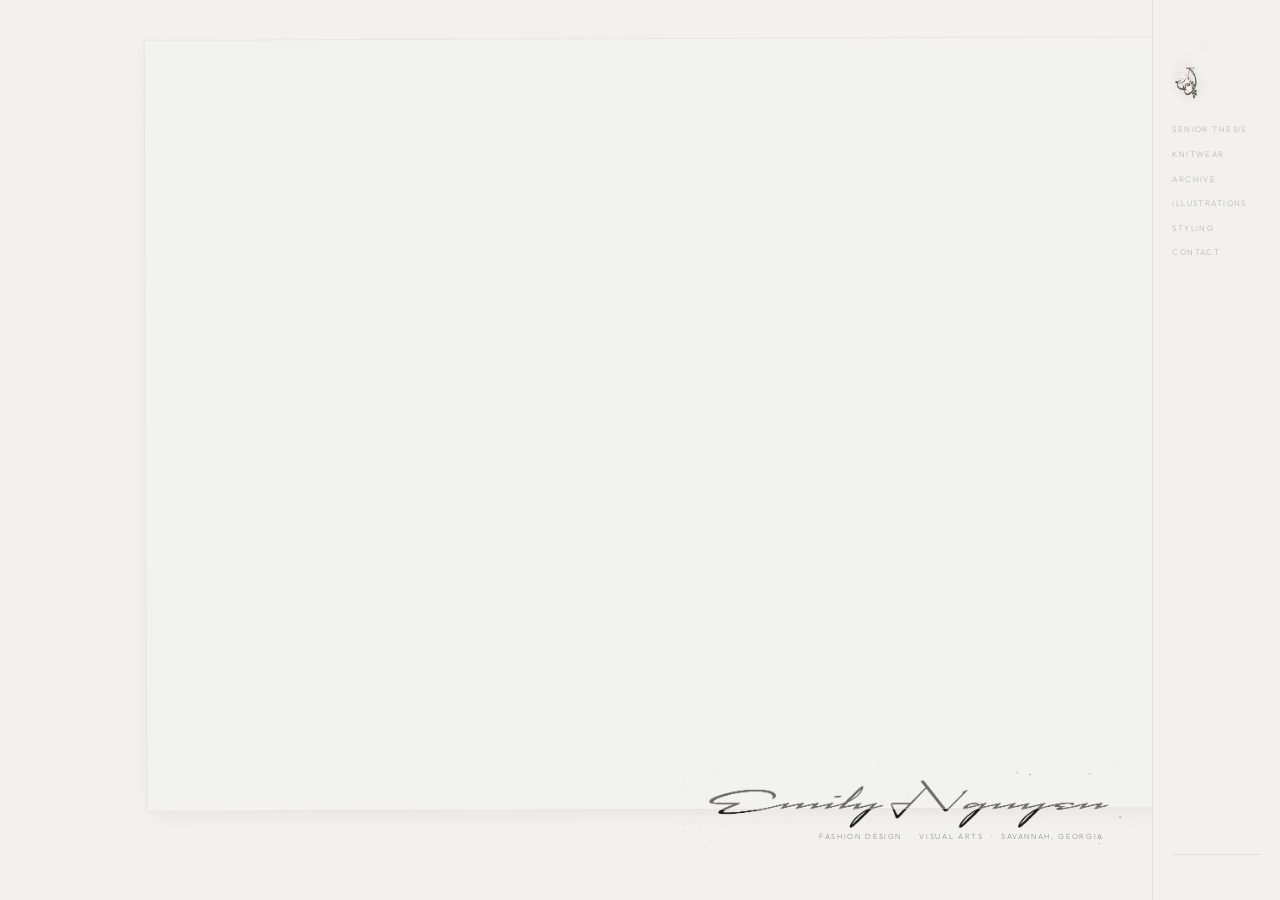
==== index.html @ 525126ff "homepage: remove iframe, fade hero out on scroll then navigate Eliminates the glitch caused by ifram" ====
<!DOCTYPE html>
<html lang="en">
<head>
  <meta charset="UTF-8" />
  <meta name="viewport" content="width=device-width, initial-scale=1.0" />
  <title>emily nguyen. — portfolio</title>
  <link rel="preconnect" href="https://fonts.googleapis.com" />
  <link rel="preconnect" href="https://fonts.gstatic.com" crossorigin />
  <link href="https://fonts.googleapis.com/css2?family=Bodoni+Moda:ital,opsz,wght@0,6..96,300;0,6..96,400;1,6..96,300;1,6..96,400&family=Cormorant+Garamond:ital,wght@0,300;1,300&family=Outfit:wght@200;300&display=swap" rel="stylesheet" />
  <link rel="stylesheet" href="style.css" />
</head>
<body>
  <!-- SIDEBAR -->
  <aside class="sidebar" id="sidebar">
    <a href="index.html" class="sidebar-brand">
      <img src="logo.png" alt="Emily Nguyen" class="sidebar-logo" />
      <span class="sidebar-name">emily nguyen.</span>
    </a>
    <nav class="sidebar-nav">
      <ul>
        <li><a href="speak-nearby.html">Senior Thesis</a></li>
        <li><a href="knitwear.html">Knitwear</a></li>
        <li><a href="archive.html">Archive</a></li>
        <li><a href="illustrations.html">Illustrations</a></li>
        <li><a href="other-works.html">Styling</a></li>
        <li><a href="contact.html">Contact</a></li>
      </ul>
    </nav>
    <div class="sidebar-footer">
      
    </div>
  </aside>


  <button class="sidebar-toggle" onclick="toggleSidebar()">
    <span></span><span></span><span></span>
  </button>

  <div class="content">

    <!-- HERO — asymmetric, color block right -->
    <section class="hero">
      <div class="hero-block">
        <!-- replace with <img> when ready -->
        <div class="img-placeholder"></div>
      </div>

      <!-- sheer veil crosses into text, partial cover -->
      <div class="sheer-rect hero-veil"></div>

      <!-- text sits under the veil -->
      <div class="hero-text">
        <h1 class="hero-name"><img src="emily%20nguyen%20transparent.png" alt="emily nguyen." class="logo-img logo-img--hero" /></h1>
        <p class="hero-sub">fashion design &nbsp;·&nbsp; visual arts &nbsp;·&nbsp; savannah, georgia</p>
      </div>

    </section>

  </div>

  <script src="script.js"></script>
  <script src="editor.js?v=6"></script>
  <script>
  (function () {
    var navigating = false;
    window.addEventListener('scroll', function () {
      /* fade the hero out as user scrolls — starts at 100px, gone by 500px */
      var t = Math.max(0, Math.min(1, (window.scrollY - 100) / 400));
      document.querySelector('.hero').style.opacity = 1 - t;
      /* once mostly faded, navigate to senior thesis */
      if (!navigating && t >= 0.9) {
        navigating = true;
        setTimeout(function () { window.location.href = 'speak-nearby.html'; }, 80);
      }
    }, { passive: true });
  })();
  </script>
  <button id="backTop" aria-label="Back to top" onclick="window.scrollTo({top:0,behavior:'smooth'})">↑</button>
  <style>
    #backTop { position: fixed; bottom: 5rem; right: 2rem; z-index: 500; width: 2.6rem; height: 2.6rem; border-radius: 50%; border: 1px solid var(--border); background: rgba(242,241,238,0.85); backdrop-filter: blur(6px); color: var(--text-mid); font-size: 1rem; cursor: pointer; display: flex; align-items: center; justify-content: center; line-height: 1; opacity: 0; pointer-events: none; transition: opacity 0.3s, color 0.2s; }
    #backTop.visible { opacity: 1; pointer-events: all; }
    #backTop:hover { color: var(--text-dark); }
  </style>
  <script>
  (function () {
    var btn = document.getElementById('backTop');
    window.addEventListener('scroll', function () { btn.classList.toggle('visible', window.scrollY > 300); }, { passive: true });
  })();
  </script>
</body>
</html>
---- style.css ----
/* ════════════════════════════════════════════
   SHEER RECTANGLE CONTROLS
   Edit these values to reposition/resize rects.
   Save the file and refresh your browser.

   hero-veil     — the rect over the name on the home page
   preview-veil  — the rect inside the hover color panel
   page-veil     — the rect on each section page (Speak Nearby etc.)
   ════════════════════════════════════════════ */
:root {
  /* HOME — name rect */
  --hv-left:    12.6%;     /* how far from the left edge   */
  --hv-bottom:  10.0%;     /* how far from the bottom      */
  --hv-width:   89.4%;     /* width of the rectangle       */
  --hv-height:  85.8%;     /* height of the rectangle      */
  --hv-rotate:  -0.2deg;   /* tilt — negative = left lean  */

  /* HOME — color preview panel rect */
  --pv-left:   -3.0%;
  --pv-bottom: -4.0%;
  --pv-width:   70.0%;
  --pv-height:  54.9%;
  --pv-rotate:  2.8deg;    /* positive = right lean        */

  /* SECTION PAGES — rect over page title */
  --sv-left:    6.1%;
  --sv-bottom:  10.1%;
  --sv-width:   93.9%;
  --sv-height:  124.0%;
  --sv-rotate:  0.0deg;

  /* HERO BLOCK widths */
  --hero-split:      81.8%; /* home hero right block  */
  --page-hero-split: 10.0%; /* subpage hero right block */

  /* PROJECTS SECTION — column split (list / color panel) */
  --proj-split: 19.0%;

  /* LOGO */
  --logo-hero-h: 6.05rem;

  /* ABOUT PHOTO */
  --about-photo-w:       323px;
  --about-photo-mt:      45px;
  --about-photo-opacity: 0.82;

  /* SECTION HEIGHTS */
  --hero-h:      100vh;
  --about-h:     auto;
  --projects-h:  100vh;
  --page-hero-h: 64.1vh;

}

/* ── ROOT ── */
:root {
  --bg:         #f2f1ee;
  --bg-alt:     #eceae6;
  --bg-warm:    #e8e5e0;
  --gray-1:     #dbd7d1;
  --gray-2:     #c2bdb7;
  --mauve:      #c4b5b9;
  --sage:       #b6bab2;
  --lavender:   #bdb9c8;
  --warm-gray:  #c8c0b8;
  --text-dark:  #4a4746;
  --text-mid:   #7c7876;
  --text-light: #aba6a2;
  --accent:     #8c8195;
  --border:     rgba(180, 172, 165, 0.25);
  --sheer:      rgba(242, 241, 238, 0.38);
  --sidebar-w:  128px;
  --ease:       cubic-bezier(0.25, 0.46, 0.45, 0.94);
}

/* Cadogan if user provides it */
@font-face {
  font-family: 'Cadogan';
  src: url('fonts/Cadogan-Italic.woff2') format('woff2');
  font-weight: 400; font-style: italic;
}
@font-face {
  font-family: 'Cadogan';
  src: url('fonts/Cadogan-Regular.woff2') format('woff2');
  font-weight: 400; font-style: normal;
}

/* ── RESET ── */
*, *::before, *::after { margin: 0; padding: 0; box-sizing: border-box; }
html { scroll-behavior: smooth; }
body {
  background: var(--bg);
  color: var(--text-dark);
  font-family: 'Cormorant Garamond', Georgia, serif;
  font-weight: 300;
  line-height: 1.8;
  overflow-x: hidden;
  display: flex;
}
a { color: inherit; text-decoration: none; }
ul { list-style: none; }
img { display: block; width: 100%; height: 100%; object-fit: cover; }

/* ── DISPLAY FONT ── */
/* Cadogan → Bodoni Moda italic → Cormorant fallback */
.display {
  font-family: 'Cadogan', 'Bodoni Moda', 'Cormorant Garamond', Georgia, serif;
  font-style: italic;
  font-weight: 400;
}

.eyebrow {
  font-family: 'Outfit', sans-serif;
  font-size: 0.55rem;
  font-weight: 200;
  letter-spacing: 0.22em;
  text-transform: uppercase;
  color: var(--text-light);
  display: block;
}

/* ── COLOR BLOCK placeholder ── */
.color-block {
  width: 100%;
  height: 100%;
  position: absolute;
  inset: 0;
}

.img-placeholder {
  width: 100%;
  height: 100%;
  min-height: inherit;
  background: linear-gradient(150deg, var(--gray-1) 0%, var(--bg-warm) 55%, var(--gray-2) 100%);
  position: relative;
}
.img-placeholder::after {
  content: '';
  position: absolute;
  inset: 0;
  background: linear-gradient(210deg, rgba(196,181,185,0.2) 0%, transparent 65%);
}

/* ── SHEER RECT ── */
.sheer-rect {
  position: absolute;
  background: var(--sheer);
  border: 1px solid rgba(200, 193, 186, 0.28);
  box-shadow: 0 8px 18px -4px rgba(100, 90, 85, 0.07);
  pointer-events: none;
}

/* ════════════════════
   SIDEBAR — narrow, condensed
   ════════════════════ */
.sidebar {
  position: fixed;
  top: 0; right: 0;
  width: var(--sidebar-w);
  height: 100vh;
  display: flex;
  flex-direction: column;
  padding: 2rem 1.2rem 1.8rem;
  border-left: 1px solid var(--border);
  background: var(--bg);
  z-index: 200;
  flex-shrink: 0;
}

.sidebar-brand {
  display: flex;
  flex-direction: column;
  gap: 0.5rem;
  margin-bottom: 1rem;
}
.sidebar-logo {
  width: 52px;
  height: auto;
  object-fit: contain;
  opacity: 0.88;
  filter: drop-shadow(0 1px 6px rgba(80, 60, 55, 0.22));
}
.sidebar-name {
  display: none;  /* name shown in hero, not duplicated in sidebar */
}

.sidebar-nav { flex: 1; }
.sidebar-nav ul { display: flex; flex-direction: column; gap: 0; }
.sidebar-nav a {
  font-family: 'Outfit', sans-serif;
  font-size: 0.5rem;
  font-weight: 200;
  letter-spacing: 0.18em;
  text-transform: uppercase;
  color: var(--text-light);
  display: block;
  padding: 0.32rem 0;
  transition: color 0.25s;
}
.sidebar-nav a:hover,
.sidebar-nav a.active { color: var(--text-dark); }

.sidebar-footer { border-top: 1px solid var(--border); padding-top: 1rem; }
.sidebar-footer a {
  font-family: 'Outfit', sans-serif;
  font-size: 0.48rem;
  font-weight: 200;
  letter-spacing: 0.14em;
  text-transform: uppercase;
  color: var(--text-light);
  transition: color 0.25s;
}
.sidebar-footer a:hover { color: var(--accent); }

/* mobile toggle */
.sidebar-toggle {
  display: none;
  position: fixed;
  top: 1.2rem; right: 1.2rem;
  z-index: 300;
  background: none;
  border: none;
  cursor: pointer;
  flex-direction: column;
  gap: 5px;
  padding: 4px;
}
.sidebar-toggle span {
  display: block;
  width: 18px; height: 1px;
  background: var(--text-mid);
  transition: 0.3s;
}

/* ════════════════════
   MAIN CONTENT
   ════════════════════ */
.content {
  margin-right: var(--sidebar-w);
  flex: 1;
  min-height: 100vh;
  overflow-x: hidden;
}

/* ── HERO — asymmetric ── */
.hero {
  height: var(--hero-h);
  position: relative;
  overflow: hidden;
  background: var(--bg);
}

/* large color block pushed right — asymmetric */
.hero-block {
  position: absolute;
  top: 0; right: 0;
  width: var(--hero-split);
  height: 100%;
  background: var(--bg);
  overflow: hidden;
}
.hero-block .img-placeholder {
  min-height: 100%;
  background: var(--bg);
}
.hero-block .img-placeholder::after { display: none; }

.hero-veil {
  bottom: var(--hv-bottom);
  left:   var(--hv-left);
  width:  var(--hv-width);
  height: var(--hv-height);
  transform: rotate(var(--hv-rotate));
  z-index: 3;
}


/* text: lower left, z-index 2 — partially under veil */
.hero-text {
  position: absolute;
  bottom: 3.5rem;
  right: 3rem;
  left: auto;
  z-index: 2;
  text-align: right;
}
.hero-name {
  font-family: 'Cadogan', 'Bodoni Moda', 'Cormorant Garamond', serif;
  font-style: italic;
  font-weight: 400;
  font-size: 2.18rem;
  line-height: 1;
  color: var(--text-dark);
  letter-spacing: -0.01em;
  transform: translate(31.0px, 37.0px);
}
.hero-sub {
  font-family: 'Outfit', sans-serif;
  font-size: 0.47rem;
  font-weight: 200;
  letter-spacing: 0.22em;
  text-transform: uppercase;
  color: var(--text-mid);
  margin-top: 0.8rem;
}

/* scroll indicator */
.hero-scroll {
  position: absolute;
  bottom: 2.2rem;
  right: 3rem;
  z-index: 4;
  display: flex;
  flex-direction: column;
  align-items: center;
  gap: 0.5rem;
}
.hero-scroll span {
  font-family: 'Outfit', sans-serif;
  font-size: 0.48rem;
  letter-spacing: 0.2em;
  text-transform: uppercase;
  color: var(--text-light);
  writing-mode: vertical-rl;
}
.scroll-line {
  width: 1px;
  height: 40px;
  background: linear-gradient(to bottom, var(--gray-2), transparent);
  animation: pulse 2.2s ease-in-out infinite;
}
@keyframes pulse {
  0%,100% { opacity: 0.25; }
  50% { opacity: 0.9; }
}

/* ── ABOUT — offset, asymmetric ── */
.about-strip {
  padding: 4.5rem 3rem 4.5rem;
  min-height: var(--about-h);
  border-top: 1px solid var(--border);
  background: var(--bg-alt);
  display: flex;
  align-items: flex-start;
  gap: 3.5rem;
}
.about-photo {
  width: var(--about-photo-w);
  flex-shrink: 0;
  margin-top: var(--about-photo-mt);
}
.about-photo img {
  width: 100%;
  height: auto;
  object-fit: cover;
  opacity: var(--about-photo-opacity);
}
.about-inner {
  max-width: 380px;
}
.about-inner .eyebrow { margin-bottom: 1rem; }
.about-bio {
  font-size: 0.82rem;
  color: var(--text-mid);
  line-height: 1.9;
}
.insta-link {
  display: inline-block;
  margin-top: 1.8rem;
  font-family: 'Outfit', sans-serif;
  font-size: 0.5rem;
  font-weight: 200;
  letter-spacing: 0.18em;
  text-transform: uppercase;
  color: var(--text-light);
  border-bottom: 1px solid var(--border);
  padding-bottom: 2px;
  transition: color 0.3s, border-color 0.3s;
}
.insta-link:hover { color: var(--accent); border-color: var(--accent); }

/* ── PROJECTS — interactive hover reveal ── */
.projects-section {
  display: grid;
  grid-template-columns: var(--proj-split) 1fr;
  min-height: var(--projects-h);
  border-top: 1px solid var(--border);
}

.projects-list {
  padding: 3.5rem 2rem 3.5rem 2.5rem;
  display: flex;
  flex-direction: column;
  justify-content: flex-start;
  border-right: 1px solid var(--border);
}

.proj-row {
  display: grid;
  grid-template-columns: 28px 1fr;
  align-items: baseline;
  gap: 0.8rem;
  padding: 1.1rem 0;
  border-bottom: 1px solid var(--border);
  cursor: pointer;
  transition: padding-left 0.35s var(--ease);
}
.proj-row:first-child { border-top: 1px solid var(--border); }
.proj-row:hover { padding-left: 0.6rem; }

.proj-num {
  font-family: 'Outfit', sans-serif;
  font-size: 0.5rem;
  font-weight: 200;
  letter-spacing: 0.14em;
  color: var(--text-light);
  padding-top: 0.3rem;
}
.proj-name {
  font-family: 'Cadogan', 'Bodoni Moda', 'Cormorant Garamond', serif;
  font-style: italic;
  font-weight: 400;
  font-size: 1.08rem;
  line-height: 1.1;
  color: var(--text-dark);
  letter-spacing: -0.01em;
  transition: color 0.3s;
}
.proj-row:hover .proj-name { color: var(--accent); }

/* preview panel — right side */
.preview-panel {
  position: relative;
  overflow: hidden;
  background: var(--bg);
}

/* each color block: fades in on hover, slight scale */
.preview-block {
  position: absolute;
  inset: 0;
  opacity: 0;
  transform: scale(1.03);
  transition: opacity 0.45s var(--ease), transform 0.6s var(--ease);
}
.preview-block.active {
  opacity: 1;
  transform: scale(1);
}

.preview-veil {
  bottom: var(--pv-bottom);
  left:   var(--pv-left);
  width:  var(--pv-width);
  height: var(--pv-height);
  transform: rotate(var(--pv-rotate));
  z-index: 2;
  opacity: 0;
  transition: opacity 0.4s ease 0.15s;
}
.preview-veil.active { opacity: 1; }

.preview-label {
  position: absolute;
  bottom: 2.2rem;
  right: 2rem;
  font-family: 'Outfit', sans-serif;
  font-size: 0.5rem;
  font-weight: 200;
  letter-spacing: 0.2em;
  text-transform: uppercase;
  color: var(--text-dark);
  opacity: 0;
  transition: opacity 0.3s ease 0.1s;
  z-index: 3;
}
.preview-label.active { opacity: 0.55; }

/* ── FOOTER ── */
.footer {
  border-top: 1px solid var(--border);
  padding: 2.5rem 3rem;
  background: var(--bg-warm);
  display: flex;
  align-items: center;
  justify-content: space-between;
}
.footer-name {
  font-family: 'Cadogan', 'Bodoni Moda', 'Cormorant Garamond', serif;
  font-style: italic;
  font-size: 1.15rem;
  color: var(--text-dark);
  opacity: 0.55;
}
.footer-links {
  display: flex;
  gap: 1.8rem;
  font-family: 'Outfit', sans-serif;
  font-size: 0.5rem;
  font-weight: 200;
  letter-spacing: 0.16em;
  text-transform: uppercase;
  color: var(--text-light);
}
.footer-links a:hover { color: var(--accent); }
.footer-copy {
  font-family: 'Outfit', sans-serif;
  font-size: 0.48rem;
  letter-spacing: 0.1em;
  color: var(--text-light);
}

/* ── LOGO IMAGE replacements ── */
.logo-img {
  display: inline-block;
  width: auto;
  filter: none;
}
.logo-img--hero {
  height: var(--logo-hero-h);
}
.logo-img--footer {
  height: 2rem;
  opacity: 0.55;
}

/* ── FADE IN ── */
.fade-up {
  opacity: 0;
  transform: translateY(18px);
  transition: opacity 0.65s var(--ease), transform 0.65s var(--ease);
}
.fade-up.visible { opacity: 1; transform: translateY(0); }

/* ════════════════════
   SUBPAGES
   ════════════════════ */
.page-hero {
  height: var(--page-hero-h);
  min-height: 300px;
  position: relative;
  overflow: hidden;
  border-bottom: 1px solid var(--border);
}

/* asymmetric color block in subpage hero — smaller, offset */
.page-hero-block {
  position: absolute;
  top: 0; right: 0;
  width: var(--page-hero-split);
  height: 100%;
  overflow: hidden;
}
.page-hero-block .img-placeholder { min-height: 100%; }

.page-veil {
  bottom: var(--sv-bottom);
  left:   var(--sv-left);
  width:  var(--sv-width);
  height: var(--sv-height);
  transform: rotate(var(--sv-rotate));
  z-index: 3;
}

.page-hero-content {
  position: absolute;
  bottom: 3rem;
  left: 2.8rem;
  z-index: 2;
}
.page-hero-content .eyebrow { margin-bottom: 0.7rem; }
.page-title {
  font-family: 'Cadogan', 'Bodoni Moda', 'Cormorant Garamond', serif;
  font-style: italic;
  font-weight: 400;
  font-size: 2.36rem;
  line-height: 1;
  color: var(--text-dark);
  letter-spacing: -0.01em;
}
.page-subtitle {
  font-size: 0.75rem;
  font-style: italic;
  color: var(--text-light);
  margin-top: 0.5rem;
}

/* ── GALLERY ── */
.page-body {
  padding: 4rem 3rem 6rem;
}

.gallery-grid { display: grid; gap: 0.7rem; }
.gallery-grid.cols-3 { grid-template-columns: repeat(3, 1fr); }
.gallery-grid.cols-2 { grid-template-columns: repeat(2, 1fr); }

.g-item { overflow: hidden; }
.g-item .img-placeholder {
  min-height: 280px;
  transition: transform 0.65s var(--ease), filter 0.4s;
}
.g-item:hover .img-placeholder { transform: scale(1.02); filter: brightness(0.96); }
.g-item.tall .img-placeholder  { min-height: 460px; }
.g-item.wide                    { grid-column: span 2; }
.g-item.wide .img-placeholder  { min-height: 320px; }
.g-item.sq .img-placeholder    { min-height: 380px; }

.g-caption { padding: 0.65rem 0 0.15rem; }
.g-caption h3 {
  font-size: 0.9rem;
  font-weight: 400;
  color: var(--text-dark);
  letter-spacing: 0.01em;
}
.g-caption p {
  font-family: 'Outfit', sans-serif;
  font-size: 0.5rem;
  font-weight: 200;
  letter-spacing: 0.16em;
  text-transform: uppercase;
  color: var(--text-light);
  margin-top: 0.1rem;
}

.page-quote {
  max-width: 560px;
  margin: 0 0 4rem;
  padding-left: 1.1rem;
  border-left: 1px solid var(--border);
}
.page-quote blockquote {
  font-size: 0.9rem;
  font-style: italic;
  color: var(--text-mid);
  line-height: 1.95;
}
.page-quote cite {
  display: block;
  margin-top: 0.9rem;
  font-size: 0.68rem;
  color: var(--text-light);
  font-style: normal;
  font-family: 'Outfit', sans-serif;
  font-weight: 200;
  letter-spacing: 0.07em;
}

/* ── FRUIT CONCEPT SECTION ── */
.fruit-concept {
  display: grid;
  grid-template-columns: 1fr 1.4fr;
  gap: 4rem;
  align-items: start;
  margin: 4rem 0 5rem;
}


.fruit-text {
  padding-top: 1rem;
}

.fruit-text .eyebrow {
  display: block;
  margin-bottom: 1.2rem;
}

.fruit-text p {
  font-family: 'Cormorant Garamond', Georgia, serif;
  font-weight: 300;
  font-style: italic;
  font-size: clamp(0.95rem, 1.3vw, 1.15rem);
  line-height: 1.85;
  color: var(--text-mid);
  max-width: 42ch;
}

.fruit-text p em {
  font-style: normal;
}

@media (max-width: 700px) {
  .fruit-concept { grid-template-columns: 1fr; gap: 2.5rem; }
  .fruit-visual { position: static; }
  .fruit-scroll-wrap { height: 55vw; }
}

.sub-divider { height: 1px; background: var(--border); margin: 4rem 0; }
/* ── FALLEN SCRIPT SCATTERED TEASER ── */
.fs-teaser {
  position: relative;
  height: 420px;
  margin-bottom: 5rem;
}
.fs-teaser-photo {
  position: absolute;
  display: block;
  box-shadow: 0 4px 18px rgba(0,0,0,0.11), 0 1px 4px rgba(0,0,0,0.07);
  transition: transform 0.38s cubic-bezier(.22,.68,0,1.15), box-shadow 0.3s ease;
  z-index: 1;
}
.fs-teaser-photo img {
  display: block;
  width: 100%;
  height: auto;
  transition: opacity 0.3s;
}
.fs-teaser-photo:hover {
  z-index: 10;
  box-shadow: 0 10px 36px rgba(0,0,0,0.17);
  transform: scale(1.05) rotate(0deg) !important;
}
.fs-teaser-photo:hover img { opacity: 0.95; }
.sub-heading { margin-bottom: 2rem; }
.sub-heading .eyebrow { margin-bottom: 0.3rem; }
.sub-case-link {
  display: inline-block;
  margin-top: 0.6rem;
  font-family: 'Outfit', sans-serif;
  font-size: 0.7rem;
  font-weight: 200;
  letter-spacing: 0.14em;
  text-transform: uppercase;
  color: var(--text);
  opacity: 0.7;
  transition: opacity 0.2s, color 0.2s;
}
.sub-case-link:hover { opacity: 1; color: var(--text-dark); }
.sub-heading h2 {
  font-family: 'Cadogan', 'Bodoni Moda', 'Cormorant Garamond', serif;
  font-style: italic;
  font-weight: 400;
  font-size: clamp(0.95rem, 1.6vw, 1.4rem);
  color: var(--text-dark);
  line-height: 1.05;
  letter-spacing: -0.01em;
}

/* ════════════════════
   SPEAK NEARBY PAGE
   ════════════════════ */

/* full-bleed lineup hero */
/* ── FILM STRIPS ── */
.sn-strips {
  padding: 5rem 0 0;
  display: flex;
  flex-direction: column;
  gap: 0.5rem;
}
.sn-strip-row {
  overflow-x: hidden;
  overflow-y: visible;
  width: 100%;
  padding: 18px 0; /* room for scale to breathe */
  touch-action: pan-x;
}
.sn-strip-track {
  display: flex;
  gap: 0.5rem;
  width: max-content;
  will-change: transform;
}
.sn-strip-track--fwd { animation: snFwd 140s linear infinite; }
.sn-strip-track--rev { animation: snRev 140s linear infinite; }
/* Pause entire row on hover */
.sn-strip-row:hover .sn-strip-track { animation-play-state: paused; }
@keyframes snFwd {
  from { transform: translateX(0); }
  to   { transform: translateX(-50%); }
}
@keyframes snRev {
  from { transform: translateX(-50%); }
  to   { transform: translateX(0); }
}
.sn-strip-item {
  flex: 0 0 auto;
  height: 240px;
  cursor: pointer;
  display: block;
  overflow: visible;
}
.sn-strip-item img {
  height: 100%;
  width: auto;
  display: block;
  transition: transform 0.45s cubic-bezier(0.4,0,0.2,1);
}
.sn-strip-item:hover img {
  transform: scale(1.14);
}

/* ── STRIP ARROW BUTTONS ── */
.sn-strips-wrap {
  position: relative;
}
.sn-strip-arrow {
  position: absolute;
  top: 50%;
  transform: translateY(-50%);
  z-index: 10;
  background: rgba(242,241,238,0.82);
  border: none;
  width: 38px;
  height: 38px;
  border-radius: 50%;
  display: flex;
  align-items: center;
  justify-content: center;
  cursor: pointer;
  font-size: 1rem;
  color: var(--text-dark);
  backdrop-filter: blur(4px);
  transition: background 0.2s, transform 0.2s;
  user-select: none;
}
.sn-strip-arrow:hover {
  background: rgba(242,241,238,1);
  transform: translateY(-50%) scale(1.08);
}
.sn-strip-arrow--left  { left: 1.2rem; }
.sn-strip-arrow--right { right: 1.2rem; }

/* ── TITLE BLOCK (below strips) ── */
.sn-title-block {
  padding: 4rem 3rem 0;
}
.sn-title-block .eyebrow { margin-bottom: 0.7rem; }
.sn-title {
  font-family: 'Cadogan', 'Bodoni Moda', 'Cormorant Garamond', serif;
  font-style: italic;
  font-weight: 400;
  font-size: clamp(2.4rem, 5vw, 4rem);
  line-height: 1;
  color: var(--text-dark);
  letter-spacing: -0.01em;
}
.sn-subtitle {
  font-size: 0.78rem;
  font-style: italic;
  color: var(--text-mid);
  margin-top: 0.6rem;
}

/* concept section — two column */
.sn-concept {
  padding: 5rem 3rem 0;
  display: grid;
  grid-template-columns: 1fr 1fr;
  gap: 3.5rem;
  border-top: 1px solid var(--border);
  align-items: start;
}
.sn-concept-left {
  display: flex;
  flex-direction: column;
  gap: 3rem;
}
.sn-concept-lineup {
  margin-left: -2rem;
}
.sn-concept-lineup img {
  width: 115%;
  height: auto;
  display: block;
}
.sn-concept-quote { padding-left: 4rem; }
.sn-concept-quote blockquote {
  font-family: 'Cormorant Garamond', Georgia, serif;
  font-size: 0.88rem;
  font-style: italic;
  color: var(--text-mid);
  line-height: 1.95;
  border-left: 1px solid var(--border);
  padding-left: 1.1rem;
}
.sn-concept-quote cite {
  display: block;
  margin-top: 0.9rem;
  padding-left: 1.1rem;
  font-size: 0.63rem;
  color: var(--text-light);
  font-style: normal;
  font-family: 'Outfit', sans-serif;
  font-weight: 200;
  letter-spacing: 0.07em;
}
.sn-concept-text .eyebrow { margin-bottom: 1.1rem; }
.sn-concept-text p {
  font-family: 'Cormorant Garamond', Georgia, serif;
  font-weight: 300;
  font-style: italic;
  font-size: clamp(0.88rem, 1.2vw, 1.05rem);
  line-height: 1.9;
  color: var(--text-mid);
  max-width: 42ch;
}

/* editorial scatter zone */
.sn-scatter-section {
  border-top: 1px solid var(--border);
  padding: 4rem 3rem 2rem;
}
.sn-scatter-label { margin-bottom: 2.5rem; }
.sn-scatter-zone {
  position: relative;
  min-height: 600px;
  overflow: hidden;
}


/* ── PHOTOS LINK BLOCK ── */
.sn-photos-link-block {
  border-top: 1px solid var(--border);
  padding: 4rem 3rem;
  display: flex;
  align-items: center;
  gap: 4rem;
}
.sn-photos-link {
  display: inline-flex;
  flex-direction: column;
  gap: 0.6rem;
  text-decoration: none;
  flex-shrink: 0;
}
.sn-photos-link .eyebrow {
  display: block;
}
.sn-photos-link-label {
  font-family: 'Bodoni Moda', serif;
  font-size: clamp(1.4rem, 2.5vw, 2rem);
  font-weight: 300;
  font-style: italic;
  color: var(--text-dark);
  transition: opacity 0.2s ease;
}
.sn-photos-link:hover .sn-photos-link-label {
  opacity: 0.55;
}

/* ── CARD STACK ── */
.sn-card-stack {
  position: relative;
  width: 190px;
  height: 254px;
  flex-shrink: 0;
  overflow: visible;
  user-select: none;
  -webkit-user-select: none;
}
.sn-card {
  position: absolute;
  width: 190px;
  height: 254px;
  overflow: hidden;
  cursor: pointer;
  transform-origin: bottom center;
  transition: transform 0.5s cubic-bezier(0.34, 1.1, 0.64, 1);
}
.sn-card img {
  width: 100%;
  height: 100%;
  object-fit: cover;
  display: block;
  pointer-events: none;
}

/* ── STACK (default) — pos 0 = front ── */
.sn-card[data-pos="0"] { z-index: 5; transform: rotate(0deg)    translate(0px,  0px);  }
.sn-card[data-pos="1"] { z-index: 4; transform: rotate(-1.2deg) translate(7px,  4px);  }
.sn-card[data-pos="2"] { z-index: 3; transform: rotate(1.8deg)  translate(14px, 8px);  }
.sn-card[data-pos="3"] { z-index: 2; transform: rotate(-2.4deg) translate(21px, 12px); }
.sn-card[data-pos="4"] { z-index: 1; transform: rotate(2deg)    translate(28px, 16px); }

/* ── FAN (on container hover) ── */
.sn-card-stack.fanned .sn-card[data-pos="0"] { transform: rotate(14deg);  }
.sn-card-stack.fanned .sn-card[data-pos="1"] { transform: rotate(7deg);   }
.sn-card-stack.fanned .sn-card[data-pos="2"] { transform: rotate(0deg);   }
.sn-card-stack.fanned .sn-card[data-pos="3"] { transform: rotate(-7deg);  }
.sn-card-stack.fanned .sn-card[data-pos="4"] { transform: rotate(-14deg); }

/* Lift on hover when fanned */
.sn-card-stack.fanned .sn-card[data-pos="0"]:hover { transform: rotate(14deg)  translateY(-16px); }
.sn-card-stack.fanned .sn-card[data-pos="1"]:hover { transform: rotate(7deg)   translateY(-16px); }
.sn-card-stack.fanned .sn-card[data-pos="2"]:hover { transform: rotate(0deg)   translateY(-16px); }
.sn-card-stack.fanned .sn-card[data-pos="3"]:hover { transform: rotate(-7deg)  translateY(-16px); }
.sn-card-stack.fanned .sn-card[data-pos="4"]:hover { transform: rotate(-14deg) translateY(-16px); }

/* lightbox */
.sn-lightbox {
  position: fixed;
  inset: 0;
  background: rgba(242, 241, 238, 0.97);
  z-index: 500;
  display: flex;
  align-items: center;
  justify-content: center;
  opacity: 0;
  pointer-events: none;
  transition: opacity 0.3s ease;
}
.sn-lightbox.active {
  opacity: 1;
  pointer-events: all;
}
.sn-lightbox-img {
  max-height: 84vh;
  max-width: 80vw;
  object-fit: contain;
  display: block;
}
.sn-lightbox-close {
  position: absolute;
  top: 2rem; right: 2.5rem;
  background: none; border: none;
  font-family: 'Outfit', sans-serif;
  font-size: 0.5rem;
  font-weight: 200;
  letter-spacing: 0.2em;
  text-transform: uppercase;
  color: var(--text-light);
  cursor: pointer;
  transition: color 0.2s;
}
.sn-lightbox-close:hover { color: var(--text-dark); }
.sn-lightbox-prev,
.sn-lightbox-next {
  position: absolute;
  top: 50%;
  transform: translateY(-50%);
  background: none; border: none;
  font-size: 1.1rem;
  color: var(--text-light);
  cursor: pointer;
  padding: 1.2rem;
  transition: color 0.2s;
}
.sn-lightbox-prev { left: 1.5rem; }
.sn-lightbox-next { right: 1.5rem; }
.sn-lightbox-prev:hover,
.sn-lightbox-next:hover { color: var(--text-dark); }

/* section nav links */
.sn-sections {
  border-top: 1px solid var(--border);
  margin-top: 5rem;
}
.sn-section-link {
  display: grid;
  grid-template-columns: 80px 1fr auto;
  align-items: center;
  gap: 1.5rem;
  padding: 2.8rem 3rem;
  border-bottom: 1px solid var(--border);
  transition: background 0.35s var(--ease), padding-left 0.35s var(--ease);
}
.sn-section-link:hover {
  background: var(--bg-alt);
  padding-left: 4rem;
}
.sn-section-link .eyebrow { transition: color 0.3s; }
.sn-section-name {
  font-family: 'Cadogan', 'Bodoni Moda', 'Cormorant Garamond', serif;
  font-style: italic;
  font-weight: 400;
  font-size: clamp(1.7rem, 3.2vw, 3rem);
  color: var(--text-dark);
  letter-spacing: -0.01em;
  transition: color 0.3s;
  line-height: 1;
}
.sn-section-link:hover .sn-section-name { color: var(--accent); }
.sn-section-arrow {
  font-size: 1.4rem;
  color: var(--text-light);
  transition: transform 0.35s var(--ease), color 0.3s;
  line-height: 1;
}
.sn-section-link:hover .sn-section-arrow {
  transform: translateX(10px);
  color: var(--accent);
}

/* sub-page breadcrumb */
.sn-back {
  display: inline-flex;
  align-items: center;
  gap: 0.5rem;
  font-family: 'Outfit', sans-serif;
  font-size: 0.48rem;
  font-weight: 200;
  letter-spacing: 0.18em;
  text-transform: uppercase;
  color: var(--text-light);
  margin-bottom: 3rem;
  transition: color 0.25s;
}
.sn-back:hover { color: var(--text-dark); }
.sn-back::before { content: '←'; font-size: 0.6rem; }

/* responsive */
@media (max-width: 700px) {
  .sn-concept { grid-template-columns: 1fr; gap: 2.5rem; }
  .sn-section-link { grid-template-columns: 60px 1fr auto; padding: 2rem 1.5rem; }
  .sn-title-block { padding: 3rem 1.5rem 0; }
  .sn-strip-item { height: 160px; }
}

/* ── RESPONSIVE ── */
@media (max-width: 900px) {
  :root { --sidebar-w: 0px; }
  .sidebar {
    transform: translateX(100%);
    transition: transform 0.35s var(--ease);
    width: 160px;
    box-shadow: none;
  }
  .sidebar.open {
    transform: translateX(0);
    box-shadow: -4px 0 20px rgba(0,0,0,0.06);
  }
  .content { margin-right: 0; }
  .sidebar-toggle { display: flex; }
  .projects-section { grid-template-columns: 1fr; }
  .preview-panel { display: none; }
  .about-strip { flex-direction: column; gap: 2rem; }
  .about-photo { width: 100%; max-width: 320px; }
  .gallery-grid.cols-3 { grid-template-columns: repeat(2, 1fr); }
  .footer { flex-direction: column; gap: 0.8rem; text-align: center; }
}
@media (max-width: 560px) {
  .gallery-grid.cols-3,
  .gallery-grid.cols-2 { grid-template-columns: 1fr; }
  .g-item.wide { grid-column: span 1; }
  .hero-veil { display: none; }
  .page-body { padding: 3rem 1.5rem 5rem; }
  /* prevent full-bleed negative margins from overflowing on mobile */
  .fs-moodboard,
  .fs-cf,
  .fs-lineup { margin-left: 0; margin-right: 0; }
  /* collapse two-column layouts */
  .fs-cf { grid-template-columns: 1fr; }
  .fs-cf-text { border-left: none; border-top: 1px solid var(--border); }
  .fs-brands-grid,
  .fs-research-grid,
  .fs-products-grid { grid-template-columns: 1fr; }
  /* keep images from overflowing their containers */
  img { max-width: 100%; height: auto; }
  /* knitwear carousel: constrain width */
  .kw-garment-pair { grid-template-columns: 1fr; }
}


/* ══════════════════════════════════════════════
   GLOBAL LIGHTBOX (lightbox.js)
   All elements are direct children of <body> so
   z-index stacking is in the root context.
   ══════════════════════════════════════════════ */

/* Backdrop: click-outside target, sits below float img */
.glb-backdrop {
  position: fixed;
  inset: 0;
  z-index: 1000;
  background: transparent;
  opacity: 0;
  pointer-events: none;
  transition: opacity 0.25s ease;
  cursor: zoom-out;
}

/* Float img is z-index 1001 (set inline in JS) */

/* All control buttons above float img */
.glb-btn {
  position: fixed;
  z-index: 1002;
  background: none;
  border: none;
  cursor: pointer;
  opacity: 0;
  pointer-events: none;
  transition: opacity 0.25s ease;
}

.glb-close {
  top: 2rem; right: 2.5rem;
  color: rgba(20,19,18,0.4);
  font-family: 'Outfit', sans-serif;
  font-size: 0.62rem; font-weight: 200;
  letter-spacing: 0.2em; text-transform: uppercase;
  padding: 0;
  transition: opacity 0.25s ease, color 0.2s;
}
.glb-close:hover { color: rgba(20,19,18,0.85); }

.glb-prev, .glb-next {
  top: 50%; transform: translateY(-50%);
  width: 44px; height: 44px;
  border-radius: 50% !important;
  border: 1px solid rgba(20,19,18,0.18) !important;
  background: rgba(242,241,238,0.75) !important;
  backdrop-filter: blur(6px);
  color: rgba(20,19,18,0.55);
  font-size: 1rem;
  display: flex;
  align-items: center;
  justify-content: center;
  transition: opacity 0.25s ease, background 0.2s, color 0.2s;
}
.glb-prev:hover, .glb-next:hover {
  background: rgba(242,241,238,1) !important;
  color: rgba(20,19,18,0.9);
}
.glb-prev { left: 1.5rem; }
.glb-next { right: 1.5rem; }

.glb-counter {
  position: fixed;
  bottom: 1.8rem; left: 50%; transform: translateX(-50%);
  z-index: 1002;
  font-family: 'Outfit', sans-serif;
  font-size: 0.58rem; font-weight: 200;
  letter-spacing: 0.15em; color: rgba(20,19,18,0.35);
  opacity: 0; pointer-events: none;
  transition: opacity 0.25s ease;
}

/* ══════════════════════════════════════════════════════════
   KNITWEAR PAGE
══════════════════════════════════════════════════════════ */

/* hero photo wash */
.kw-hero-bg {
  position: absolute;
  inset: 0;
  z-index: 0;
  overflow: hidden;
}
.kw-hero-bg img {
  width: 100%;
  height: 100%;
  object-fit: cover;
  object-position: 50% 25%;
  opacity: 0.22;
  filter: saturate(0.55);
}

/* cover spread */
.kw-cover-spread {
  margin-bottom: 4rem;
}
.kw-cover-spread img {
  width: 100%;
  display: block;
}

/* concept 2-col */
.kw-concept {
  display: grid;
  grid-template-columns: 1fr 1fr;
  gap: 4.5rem;
  align-items: start;
}
.kw-concept-text .eyebrow { margin-bottom: 0.8rem; }
.kw-concept-text p {
  font-family: 'Outfit', sans-serif;
  font-weight: 200;
  font-size: 0.82rem;
  line-height: 1.92;
  color: var(--text-mid);
  margin-top: 0;
}
.kw-concept-text p + p { margin-top: 1rem; }
.kw-concept-credit {
  display: block;
  margin-top: 1.8rem;
  font-family: 'Cormorant Garamond', serif;
  font-style: italic;
  font-size: 0.74rem;
  color: var(--text-light);
  letter-spacing: 0.03em;
}
.kw-concept-img { overflow: hidden; }
.kw-concept-img img {
  width: 100%;
  display: block;
  opacity: 0.88;
}

/* swatches grid */
.kw-swatches {
  display: grid;
  grid-template-columns: repeat(3, 1fr);
  gap: 2.8rem 2.2rem;
}
.kw-swatch-img-wrap {
  background: #fff;
  display: flex;
  align-items: center;
  justify-content: center;
  aspect-ratio: 1 / 1;
  overflow: hidden;
  padding: 1.3rem;
  box-shadow: 0 1px 8px rgba(0,0,0,0.05);
}
.kw-swatch-img-wrap img {
  max-width: 100%;
  max-height: 100%;
  width: auto;
  height: auto;
  object-fit: contain;
  display: block;
}
.kw-swatch-label { padding-top: 0.85rem; }
.kw-swatch-num {
  display: block;
  font-family: 'Outfit', sans-serif;
  font-weight: 200;
  font-size: 0.52rem;
  letter-spacing: 0.24em;
  text-transform: uppercase;
  color: var(--text-light);
  margin-bottom: 0.28rem;
}
.kw-swatch-name {
  display: block;
  font-family: 'Cormorant Garamond', serif;
  font-style: italic;
  font-size: 0.95rem;
  line-height: 1.2;
  color: var(--text-dark);
  margin-bottom: 0.22rem;
}
.kw-swatch-tech {
  display: block;
  font-family: 'Outfit', sans-serif;
  font-weight: 200;
  font-size: 0.55rem;
  letter-spacing: 0.1em;
  color: var(--text-light);
}

/* garments editorial */
.kw-garment-full { overflow: hidden; margin-bottom: 0.7rem; }
.kw-garment-full img { width: 100%; display: block; }
.kw-garment-pair {
  display: grid;
  grid-template-columns: 1fr 1fr;
  gap: 0.7rem;
  margin-bottom: 0.7rem;
}
.kw-garment-pair img { width: 100%; display: block; }

/* night editorial closing */
.kw-closing { position: relative; margin-top: 0; }
.kw-closing img { width: 100%; display: block; }
.kw-closing-caption {
  position: absolute;
  bottom: 2.2rem;
  right: 3rem;
  font-family: 'Bodoni Moda', 'Cormorant Garamond', serif;
  font-style: italic;
  font-size: 1.05rem;
  color: rgba(242,241,238,0.82);
  letter-spacing: 0.01em;
  pointer-events: none;
}

/* process grid */
.kw-process-grid {
  display: grid;
  grid-template-columns: repeat(3, 1fr);
  gap: 0.7rem;
}
.kw-process-grid img {
  width: 100%;
  display: block;
  object-fit: cover;
}

/* swatch stack (knitwear.html preview) */
/* physical card stack — swatches overlap like a deck of cards */
.kw-swatch-stack {
  position: relative;
  width: 420px;
  margin: 2rem 0 0;
}
.kw-swatch-stack a {
  position: absolute;
  display: block;
  transition: transform 0.15s ease;
  cursor: pointer;
}
.kw-swatch-stack a img {
  width: 100%;
  height: auto;
  display: block;
  pointer-events: none;
}
.kw-swatch-stack a:hover {
  filter: brightness(0.93);
  z-index: 20;
}

.kw-col-nav {
  display: flex;
  flex-direction: row;
  align-items: center;
  gap: 1.6rem;
  margin: 2rem 0 2.4rem;
}
.kw-col-arrow {
  background: none;
  border: none;
  cursor: pointer;
  font-size: 1.1rem;
  color: var(--text-mid);
  padding: 0.2rem 0.4rem;
  transition: color 0.15s;
  line-height: 1;
}
.kw-col-arrow:hover { color: var(--text-dark); }
.kw-col-nav-label {
  display: flex;
  flex-direction: column;
  gap: 0.25rem;
}
.kw-col-nav-title {
  font-family: var(--font-serif);
  font-style: italic;
  font-weight: 300;
  font-size: 1.5rem;
  color: var(--text-dark);
  line-height: 1.1;
}
.kw-coming-soon {
  font-family: var(--font-serif);
  font-style: italic;
  font-weight: 300;
  color: var(--text-mid);
  font-size: 0.95rem;
  margin: 2rem 0 4rem;
}

/* Edit mode */
.kw-swatch-stack.editing a {
  cursor: grab;
  outline: 1px solid rgba(80,120,255,0.35);
  transition: none;
}
.kw-swatch-stack.editing a:hover { filter: none; }
.kw-swatch-stack.editing a:active { cursor: grabbing; }

.kw-stack-resize {
  display: none;
  position: absolute;
  right: -5px; bottom: -5px;
  width: 14px; height: 14px;
  background: #5070ff;
  border-radius: 2px;
  cursor: se-resize;
  z-index: 10;
}
.kw-swatch-stack.editing a .kw-stack-resize { display: block; }

.kw-stack-badge {
  display: none;
  position: absolute;
  top: 4px; left: 4px;
  background: rgba(0,0,0,0.65);
  color: #fff;
  font-family: monospace;
  font-size: 9px;
  padding: 2px 5px;
  pointer-events: none;
  z-index: 10;
  white-space: nowrap;
}
.kw-swatch-stack.editing a .kw-stack-badge { display: block; }

/* ── Shared edit bar (knitwear stack + swatches page) ── */
.kw-sw-edit-bar {
  display: flex;
  align-items: center;
  gap: 1rem;
  padding: 0.7rem 0 0.9rem;
  margin-bottom: 0.5rem;
}
.kw-sw-edit-bar button {
  background: none;
  border: 1px solid var(--border);
  font-family: 'Outfit', sans-serif;
  font-size: 0.6rem;
  font-weight: 300;
  letter-spacing: 0.14em;
  text-transform: uppercase;
  color: var(--text);
  padding: 0.4rem 0.9rem;
  cursor: pointer;
  transition: background 0.2s, color 0.2s;
}
.kw-sw-edit-bar button:hover { background: var(--text-dark); color: var(--bg); }
.kw-sw-edit-bar button.active-edit { background: var(--text-dark); color: var(--bg); border-color: var(--text-dark); }
.kw-sw-edit-hint {
  font-family: 'Outfit', sans-serif;
  font-size: 0.58rem;
  font-weight: 200;
  letter-spacing: 0.1em;
  color: var(--text-mid);
}

.kw-swatch-cta-row {
  margin-top: 0;
  text-align: left;
}
.kw-swatch-cta {
  font-family: 'Outfit', sans-serif;
  font-size: 0.62rem;
  font-weight: 200;
  letter-spacing: 0.2em;
  text-transform: uppercase;
  color: var(--text-mid);
  text-decoration: none;
  transition: color 0.2s;
}
.kw-swatch-cta:hover { color: var(--text-dark); }

/* responsive */
@media (max-width: 960px) {
  .kw-concept { grid-template-columns: 1fr; gap: 2.4rem; }
  .kw-process-grid { grid-template-columns: repeat(2, 1fr); }
}
@media (max-width: 600px) {
  .kw-garment-pair { grid-template-columns: 1fr; }
  .kw-process-grid { grid-template-columns: 1fr; }
  .kw-closing-caption { font-size: 0.82rem; right: 1.5rem; bottom: 1.2rem; }
}
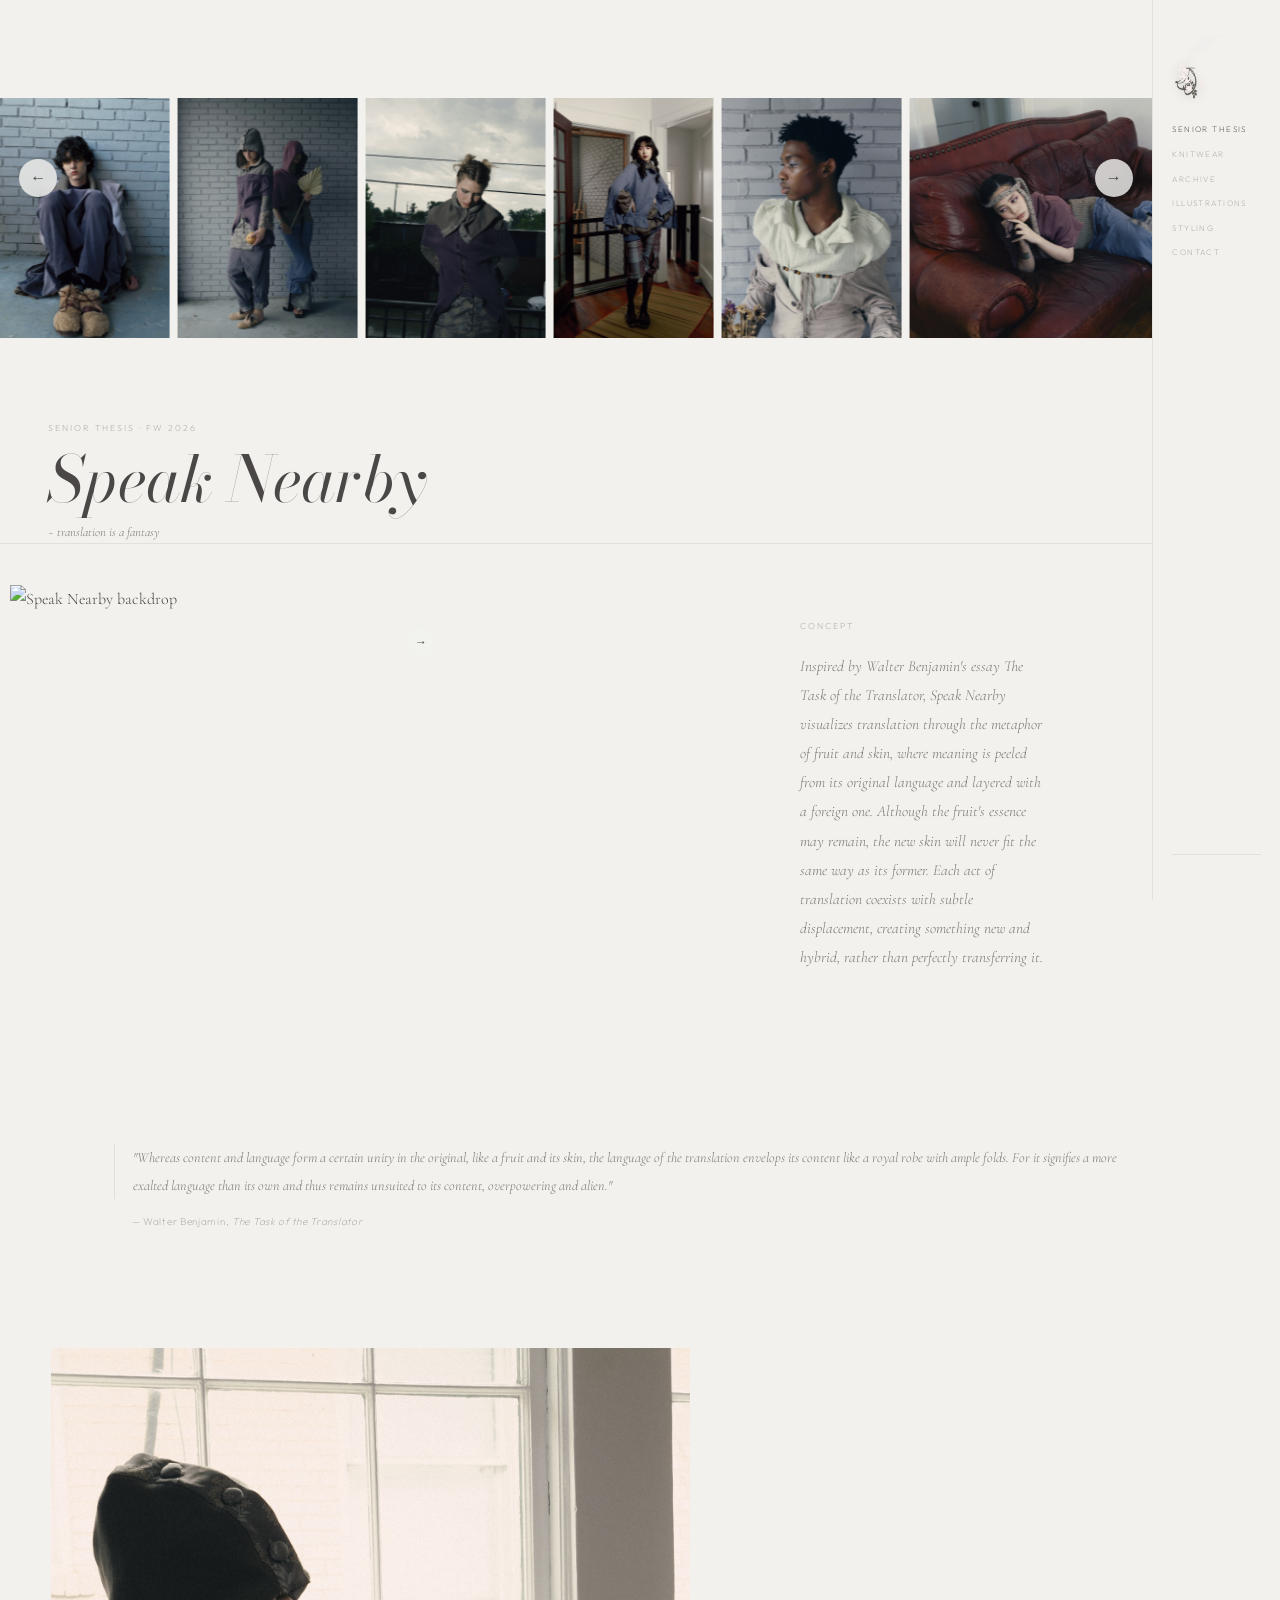
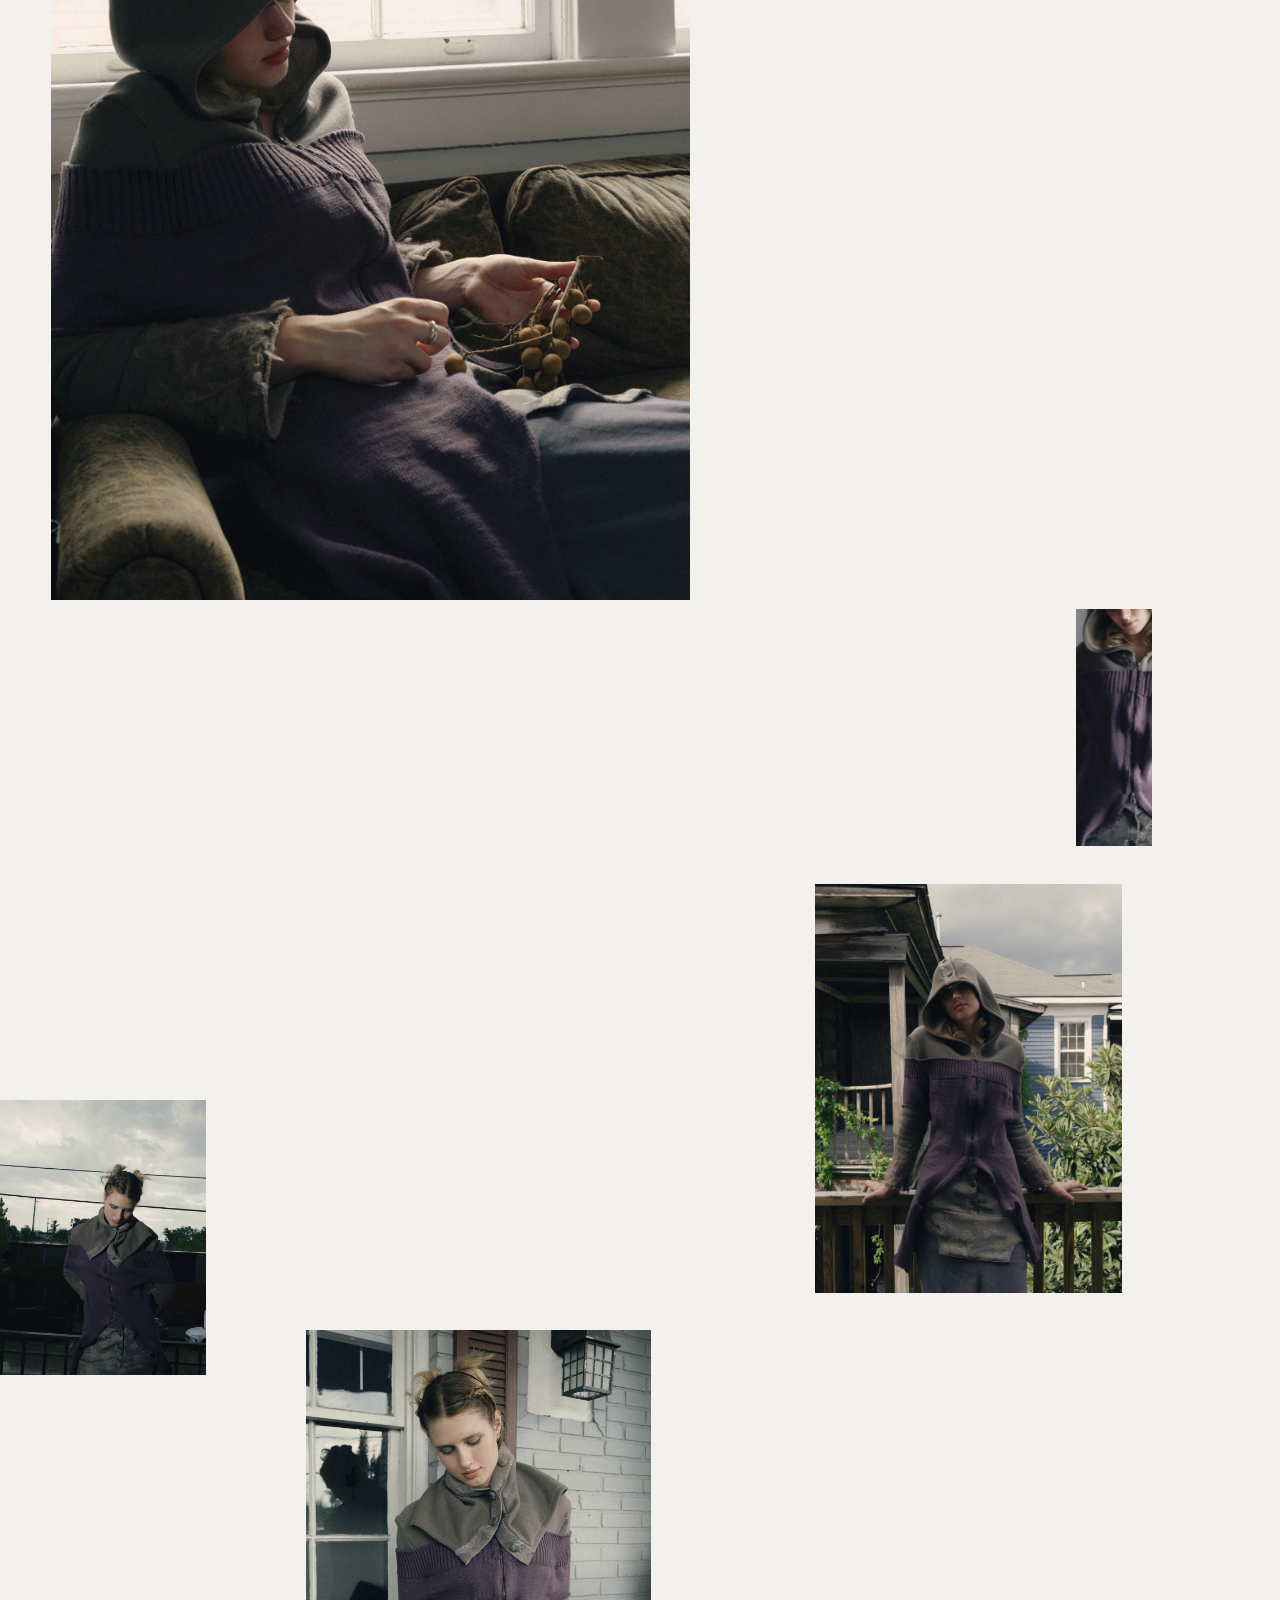
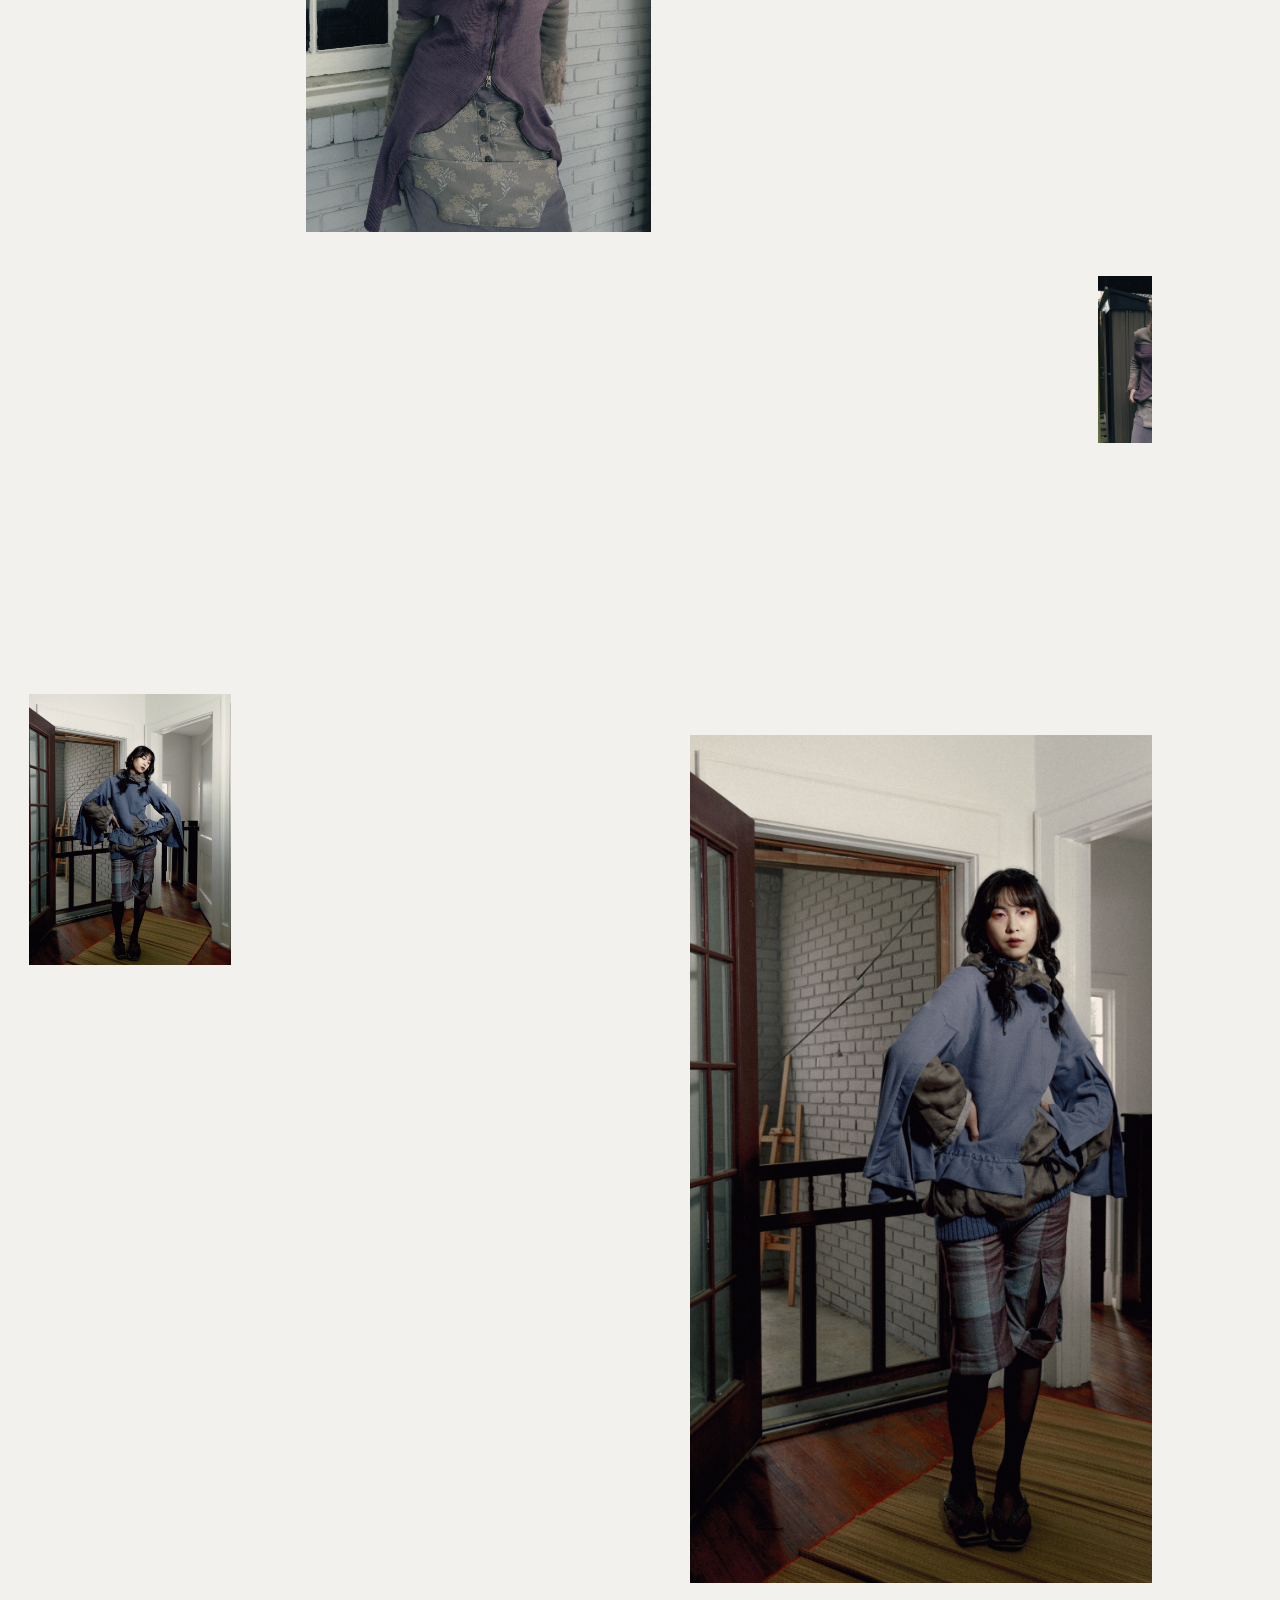
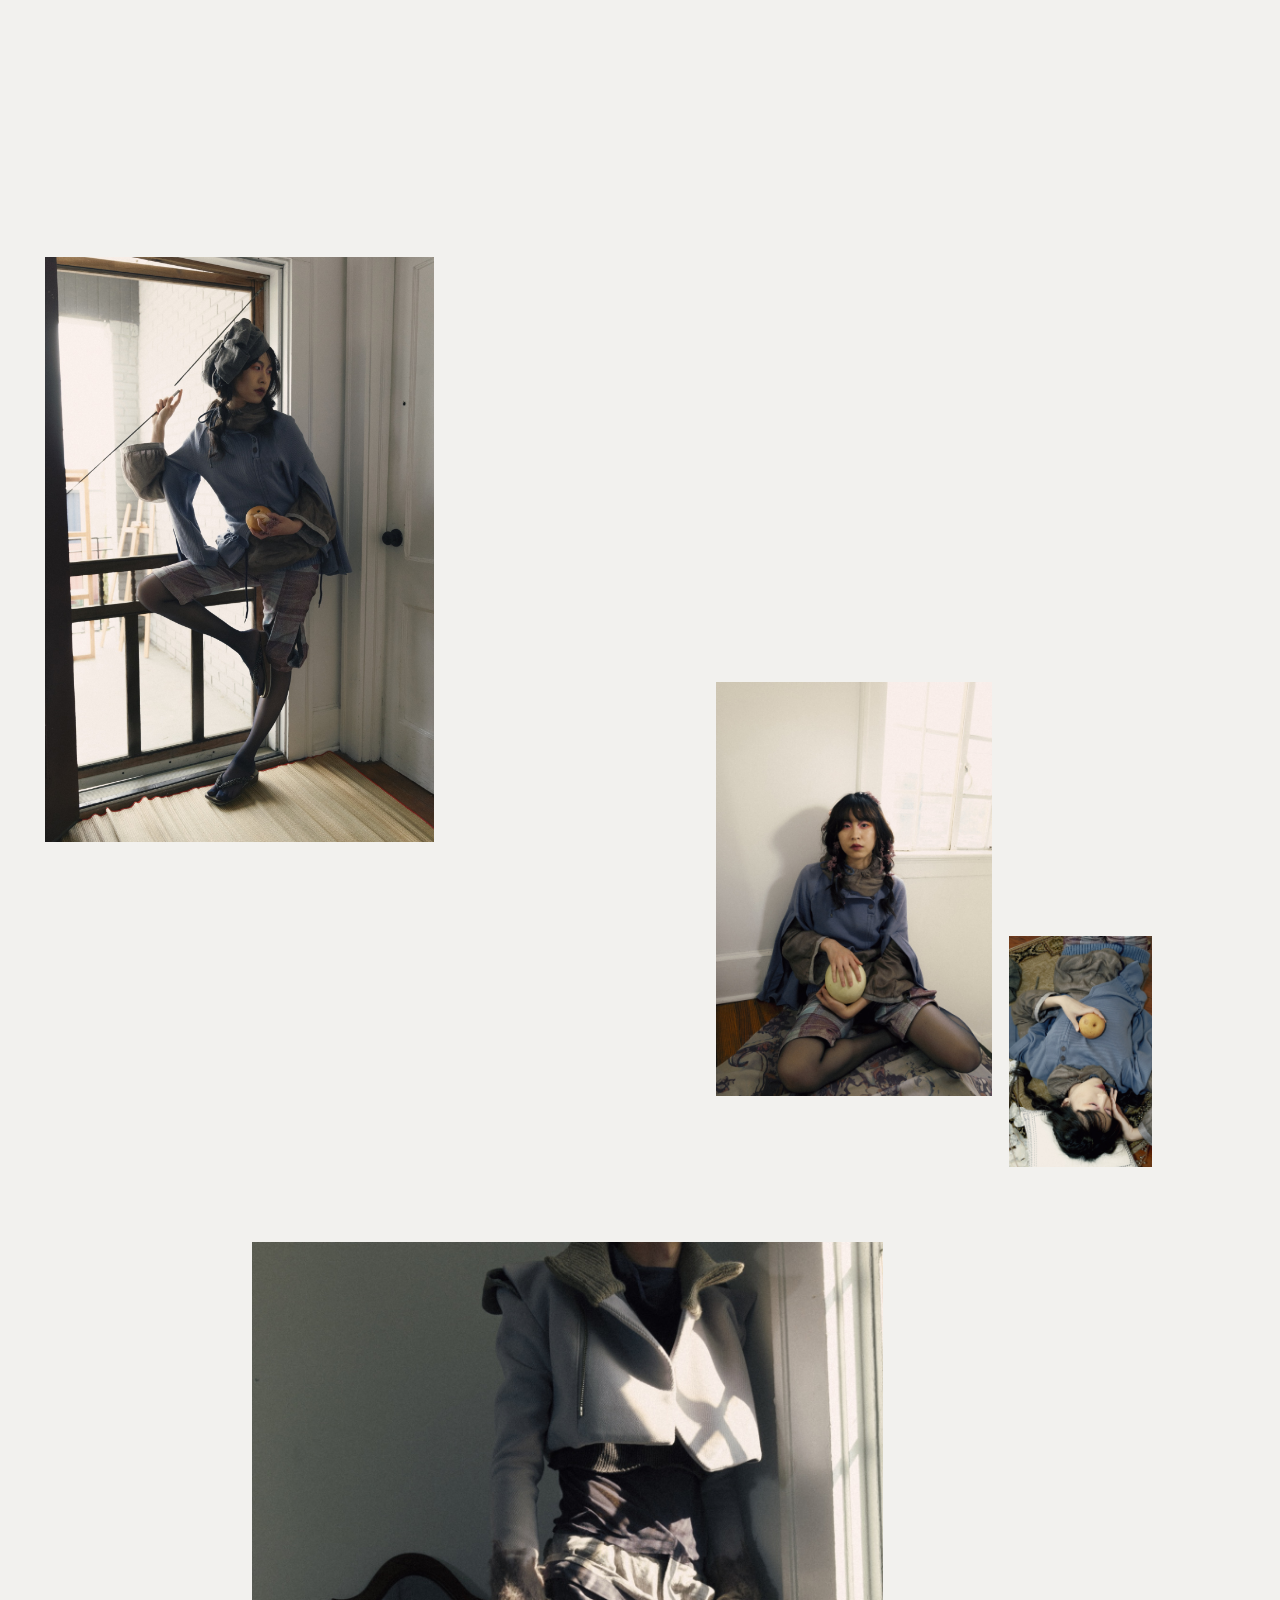
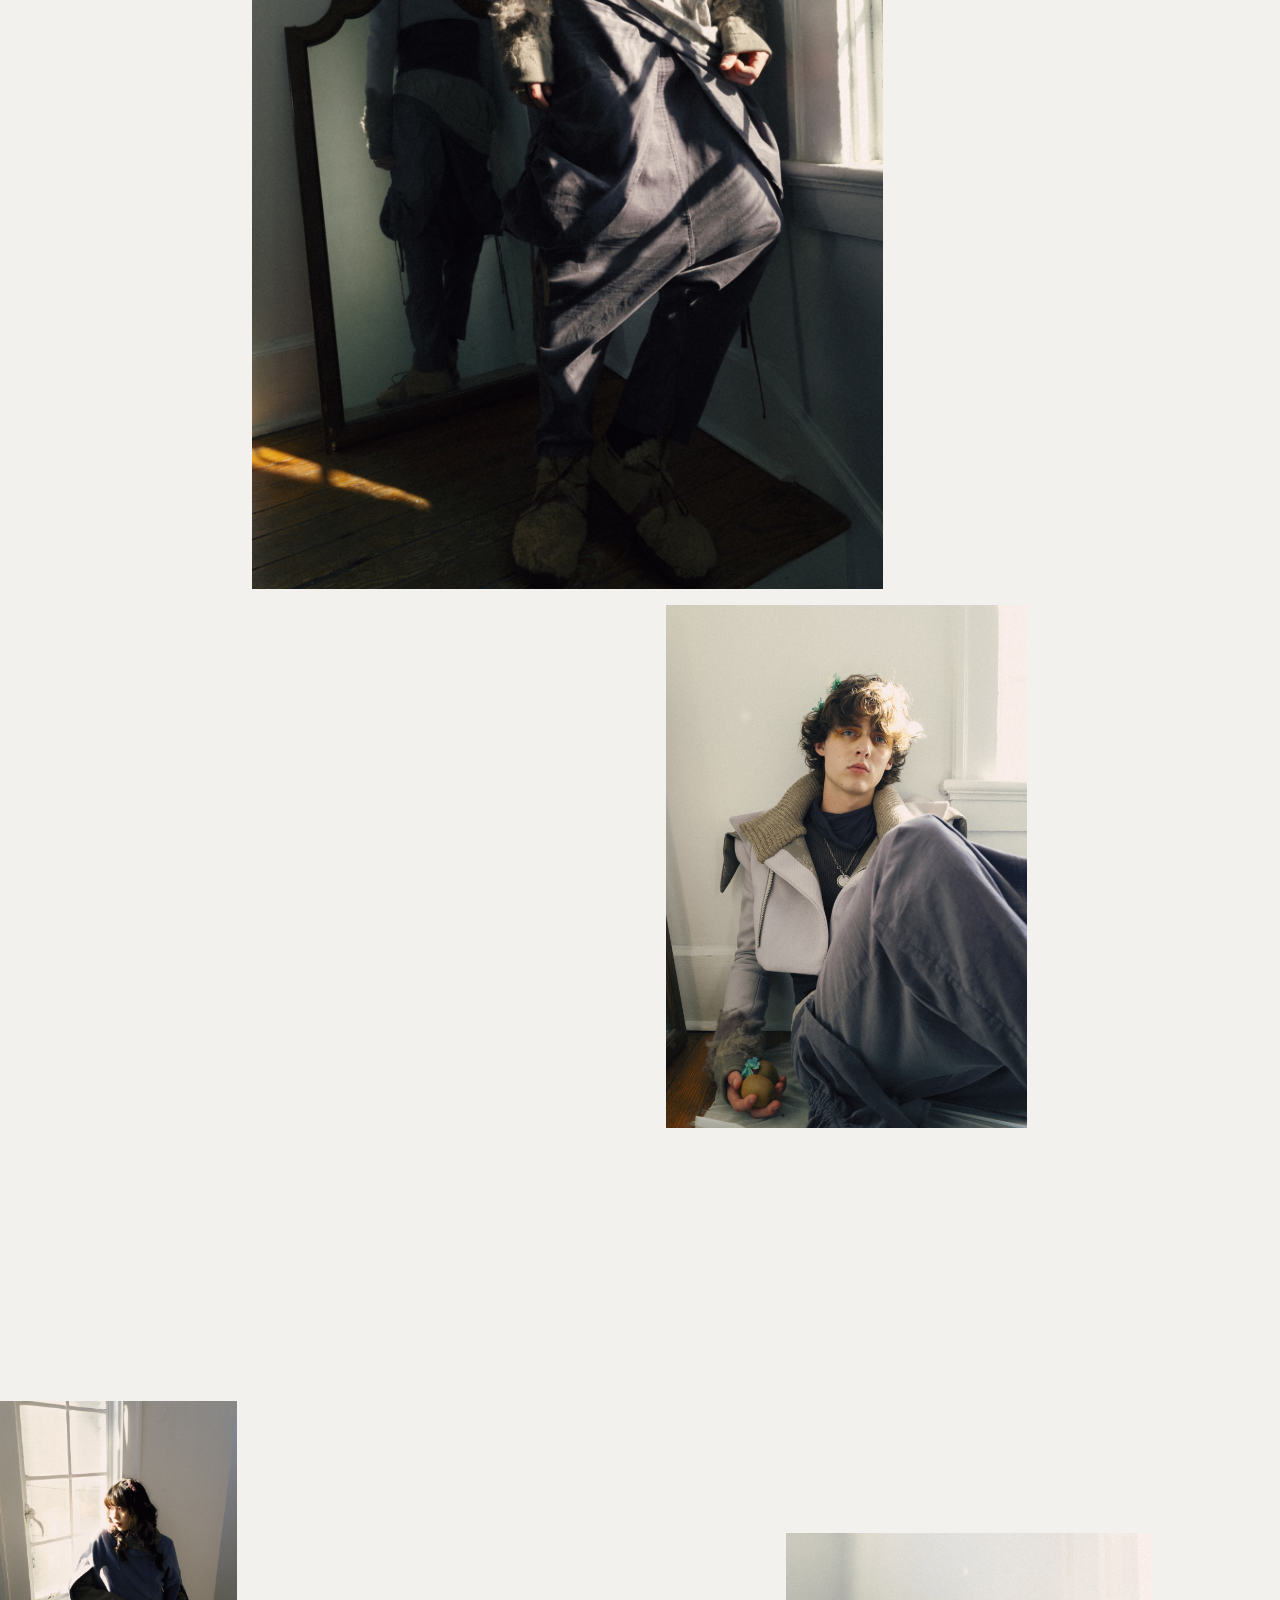
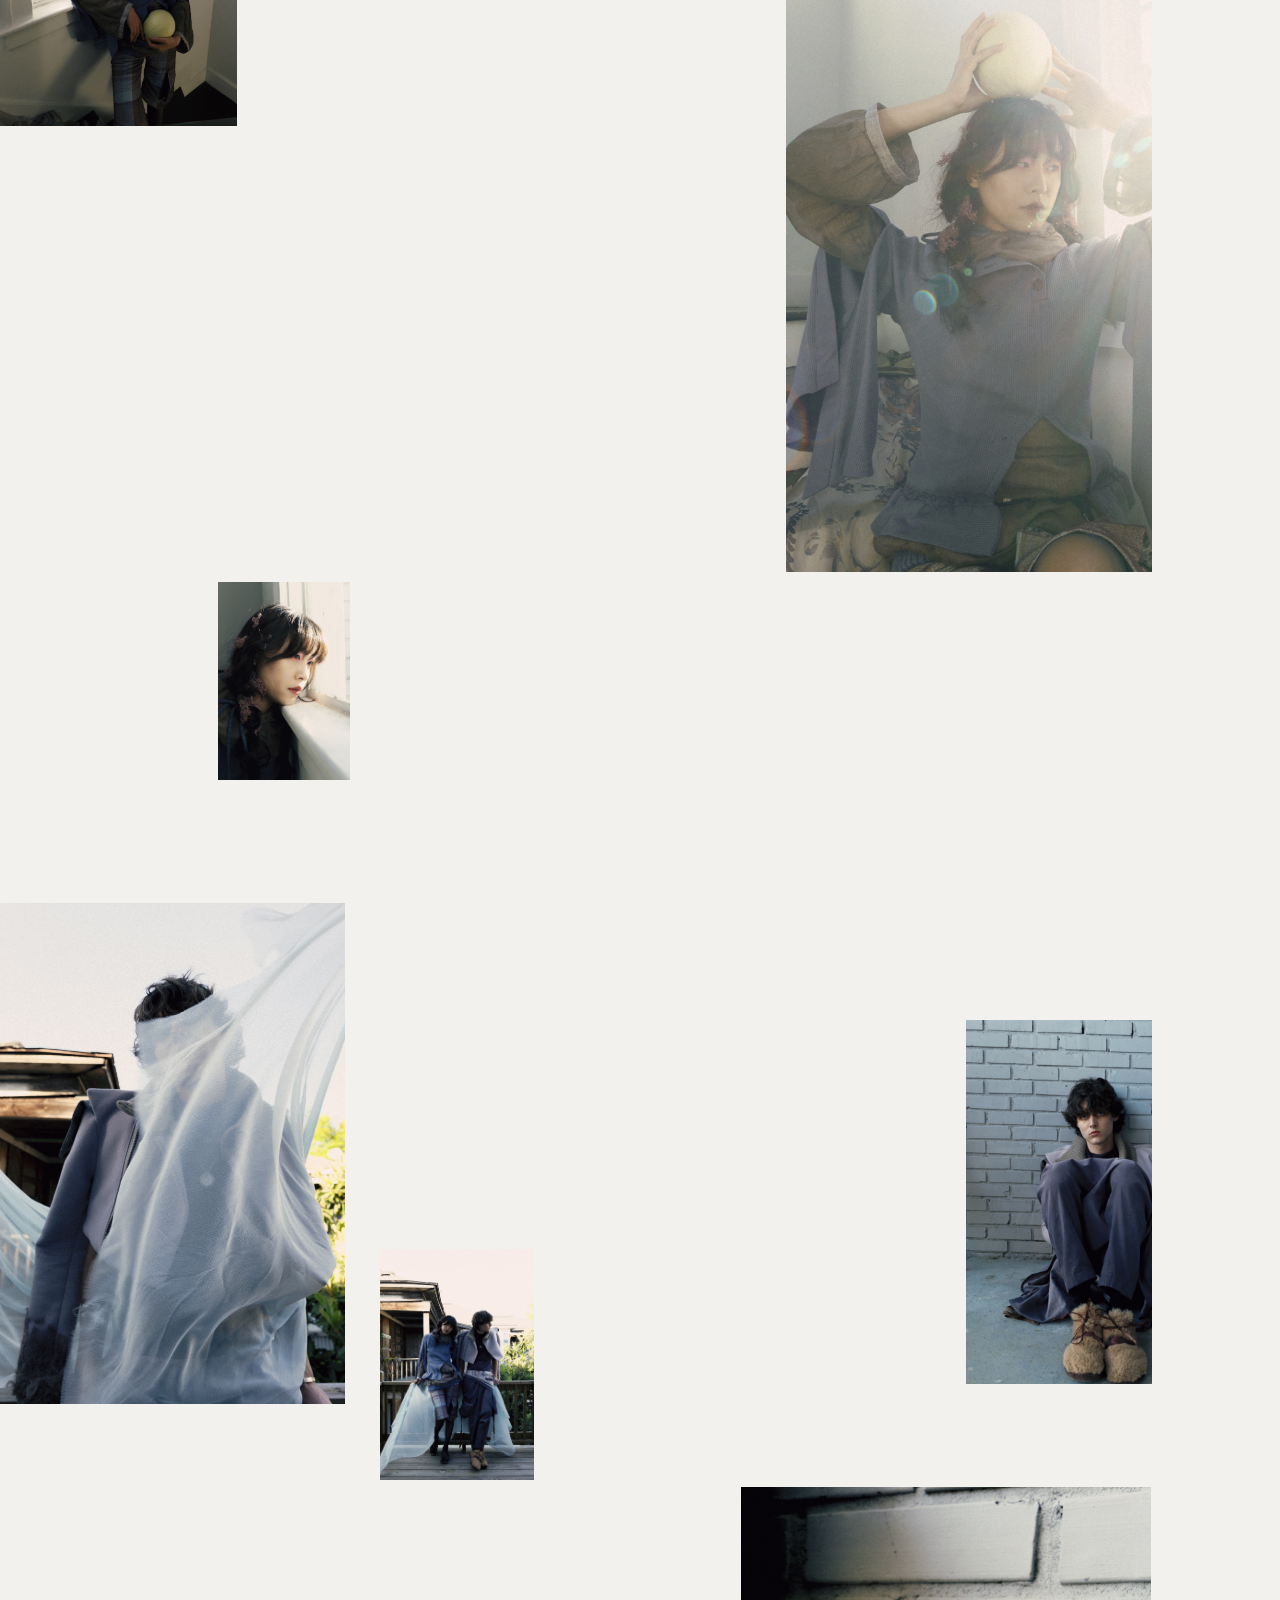
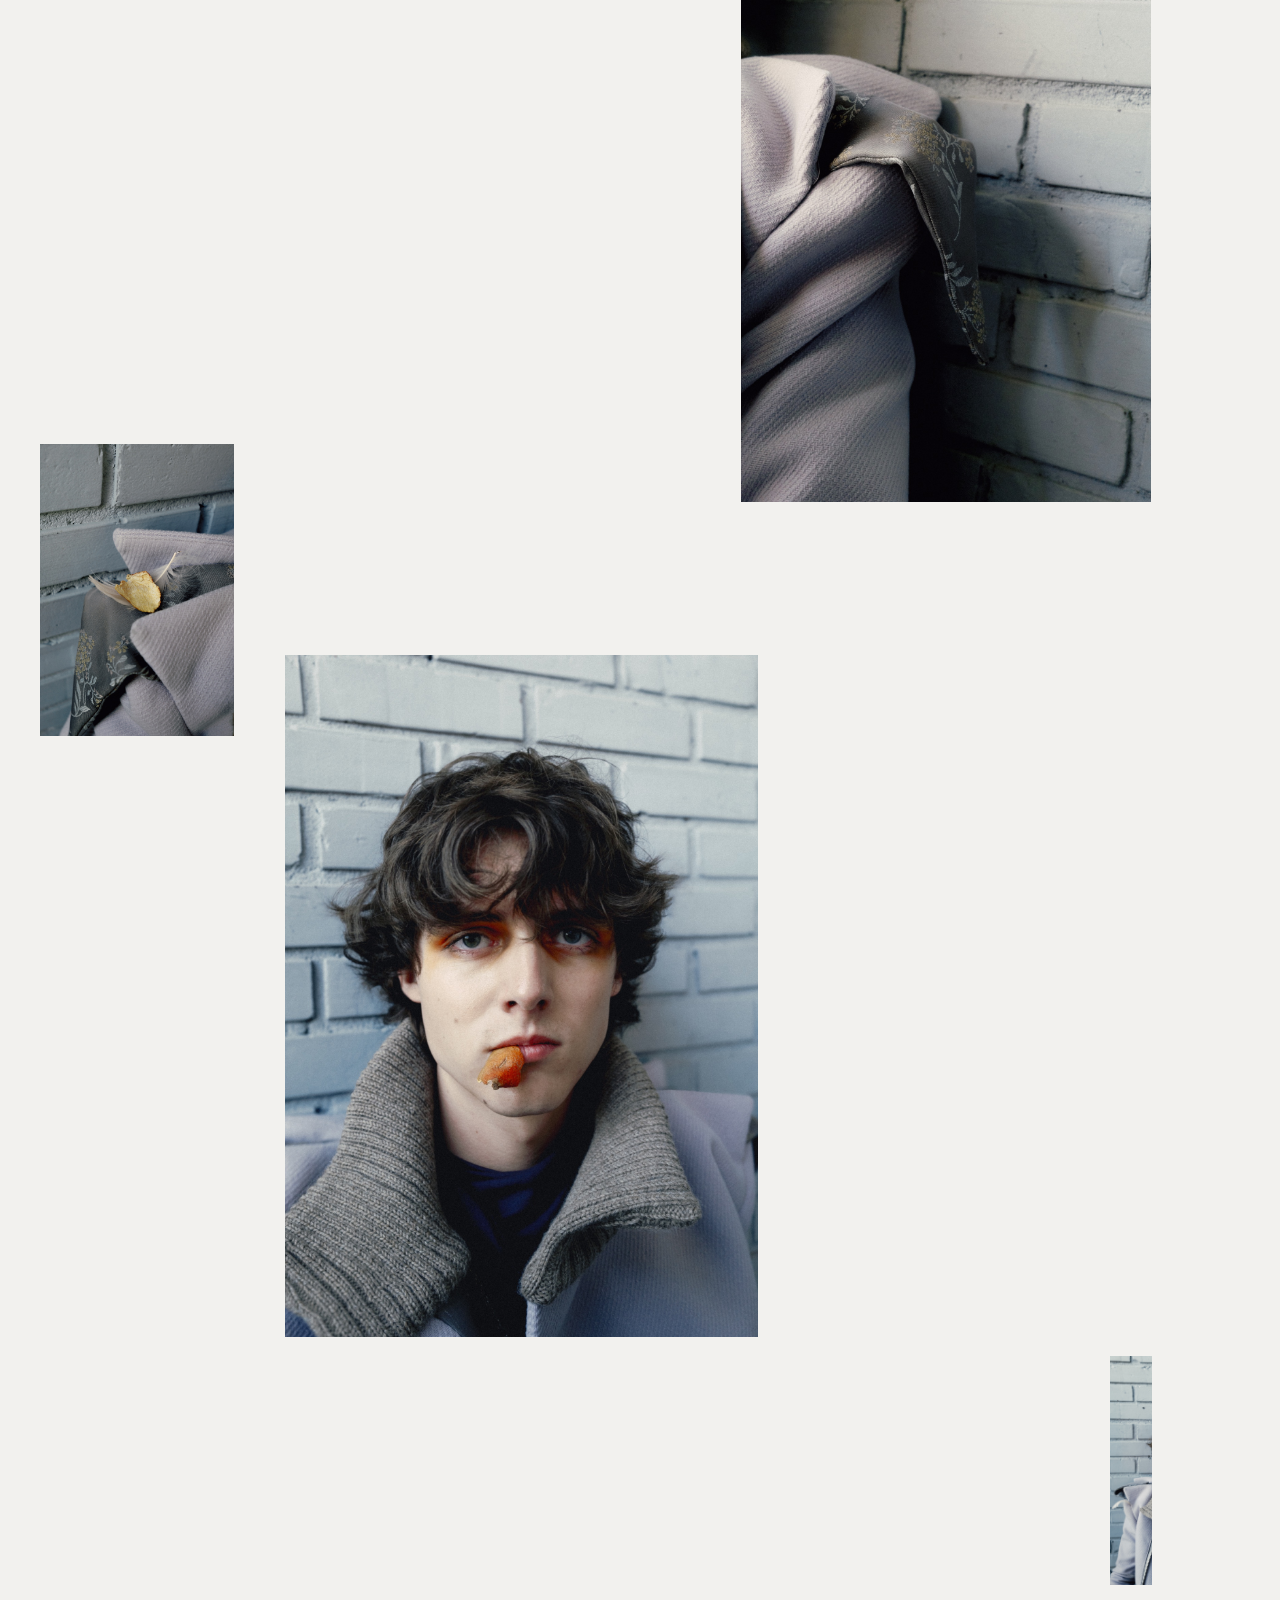
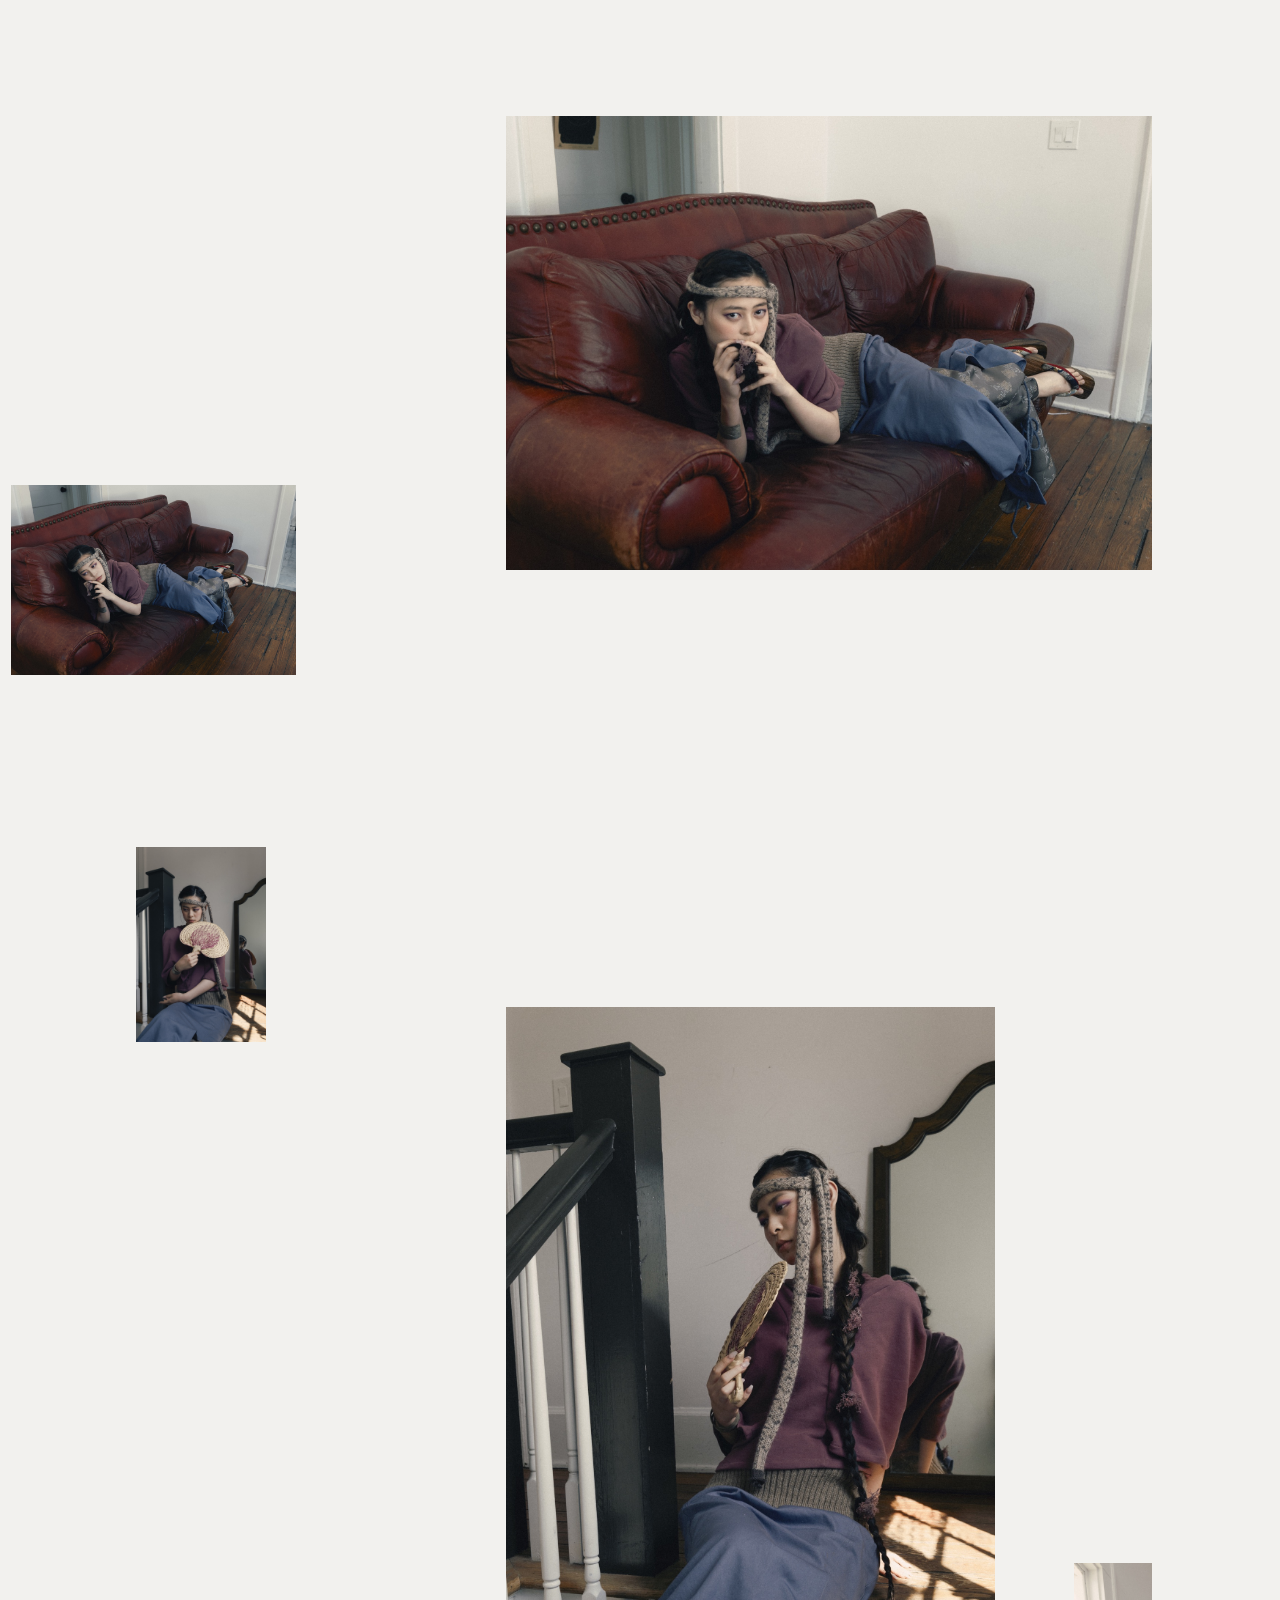
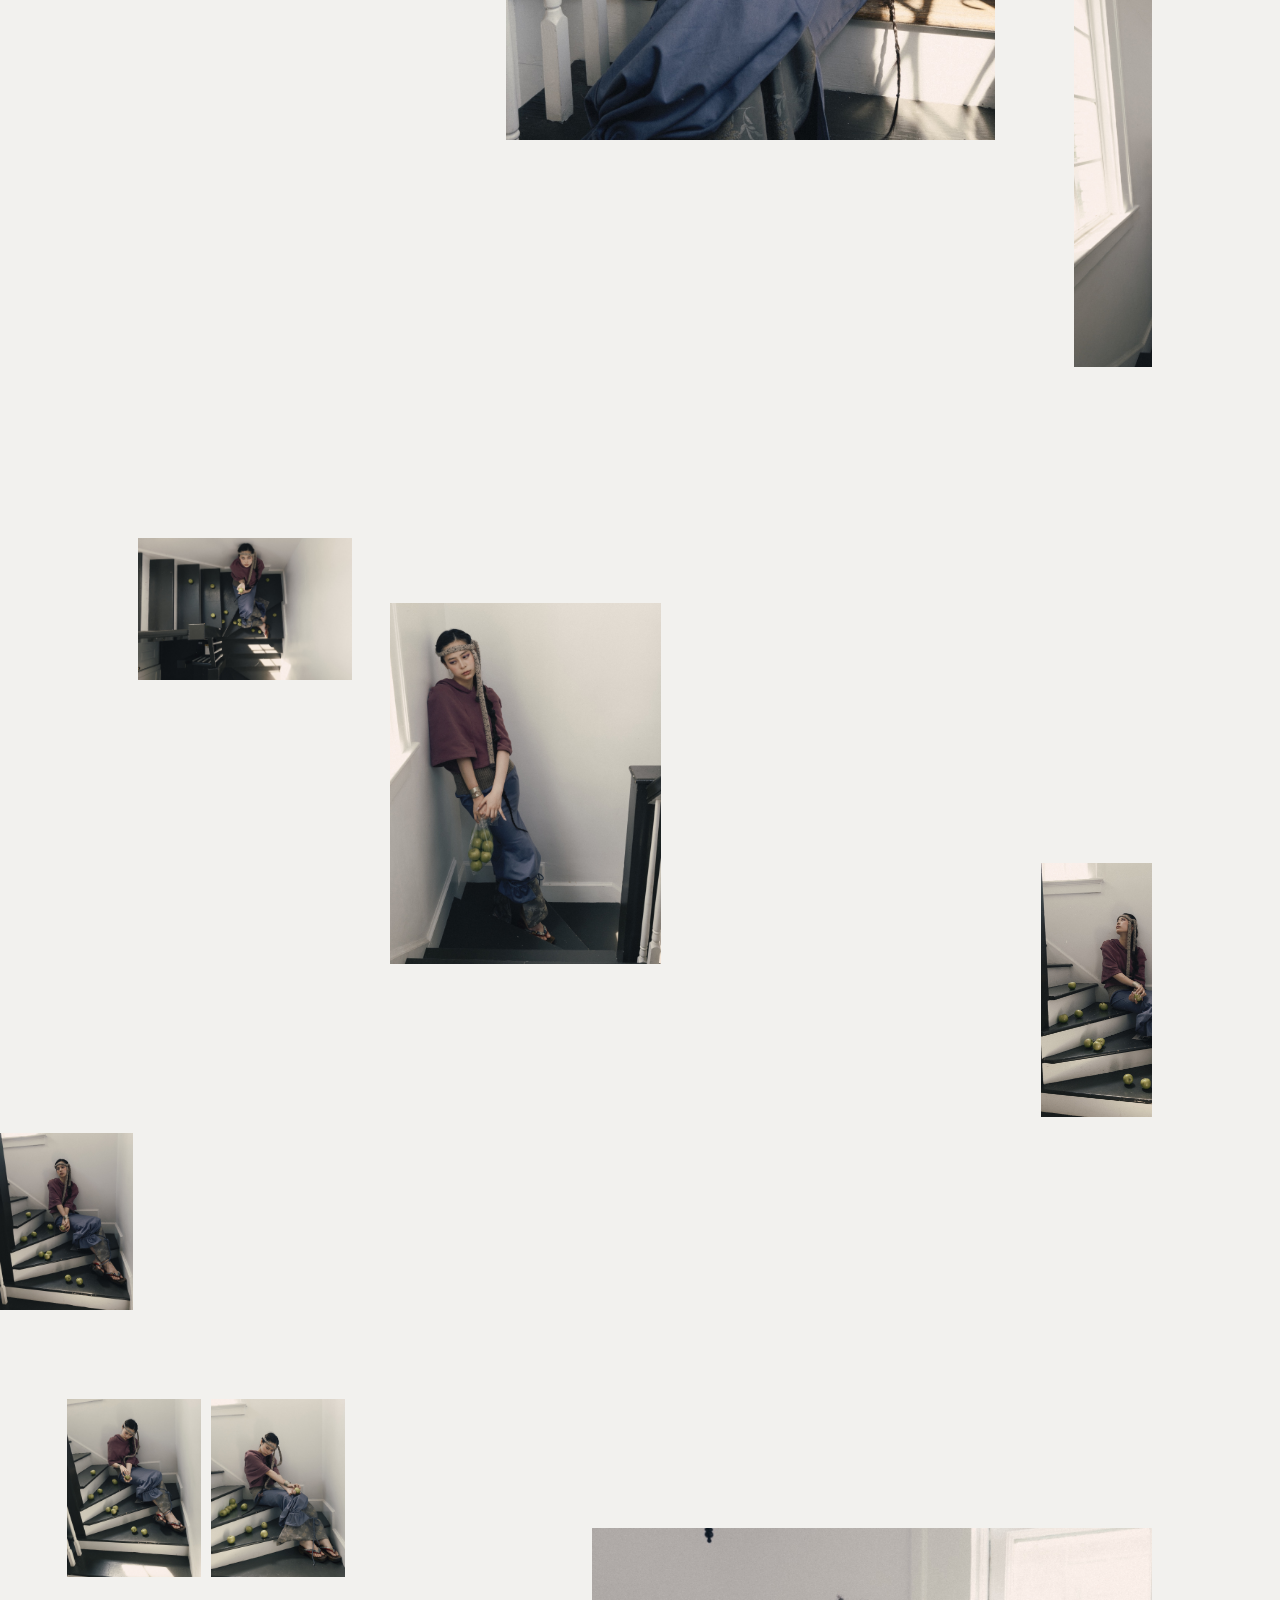
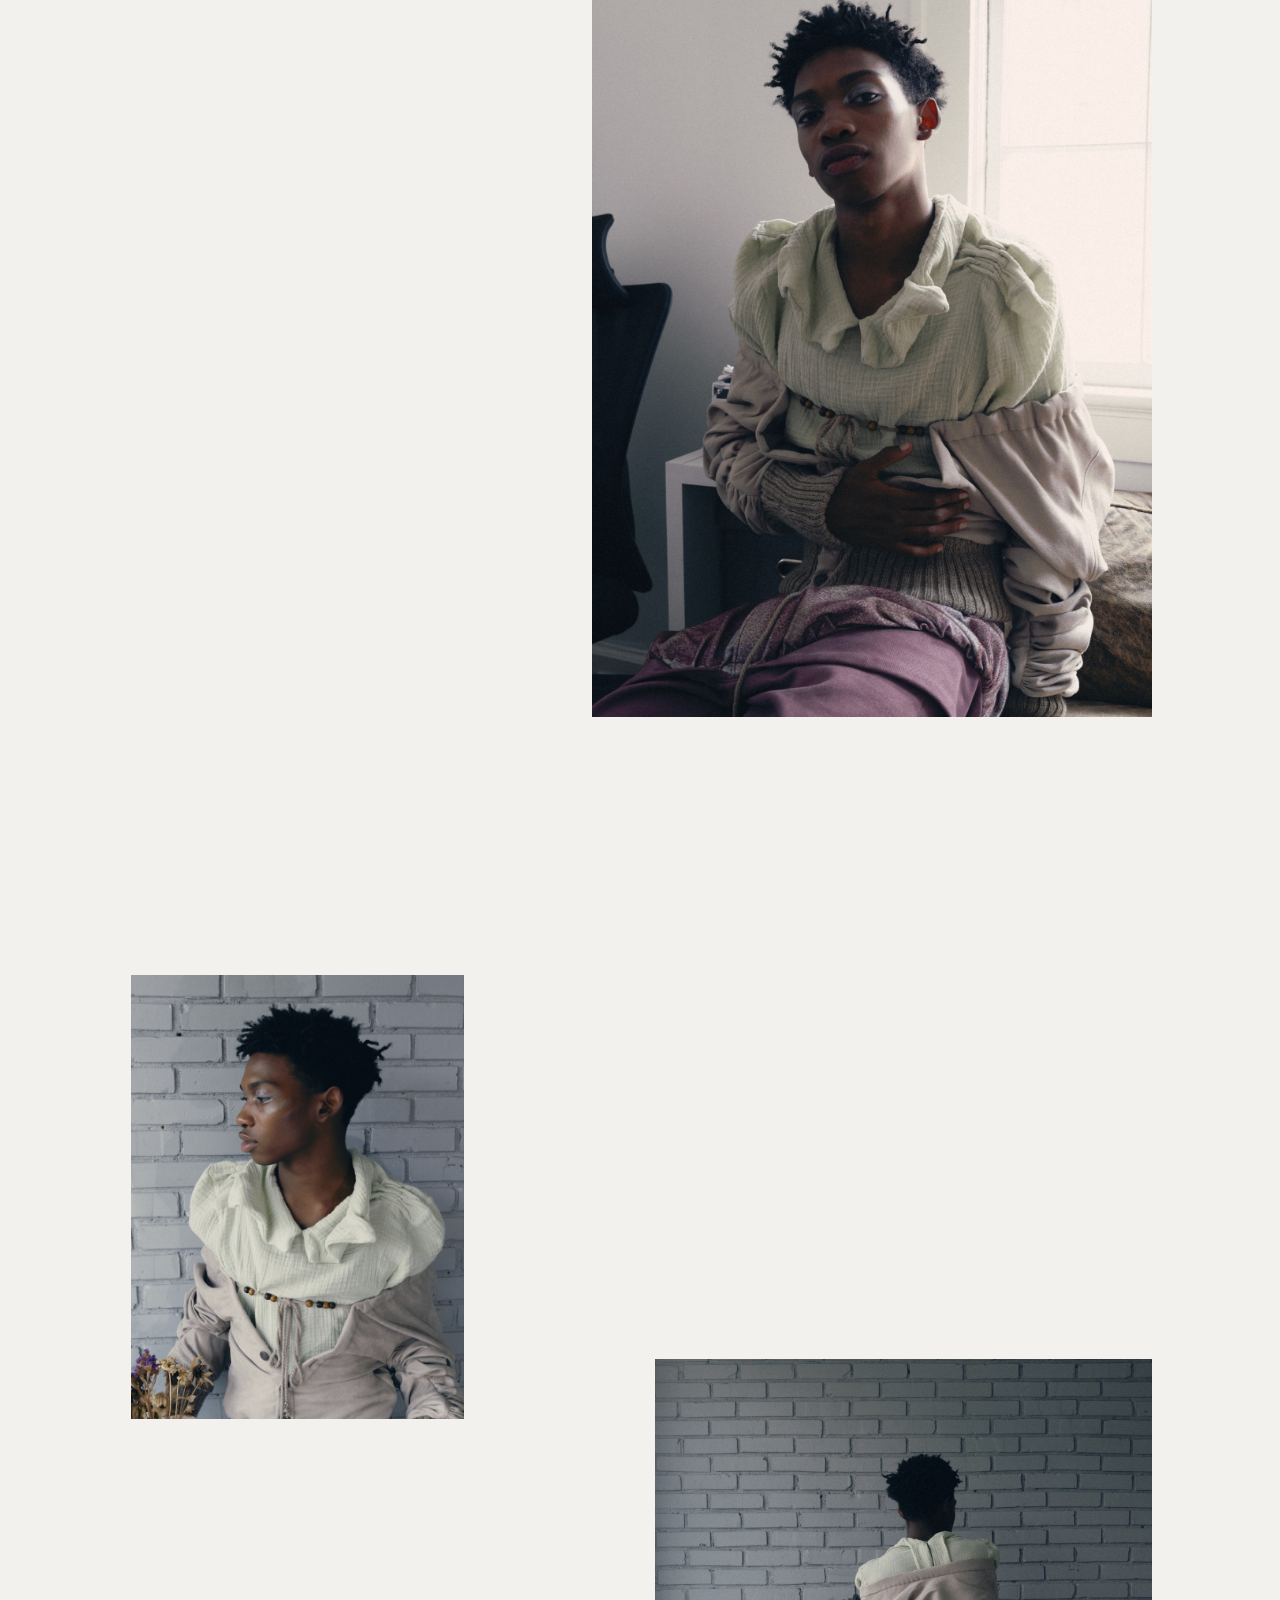
==== commit e5bb1f0d: "homepage: add scroll spacer so page is scrollable past hero Without content below the 100vh hero the" ====
--- a/index.html
+++ b/index.html
@@ -56,6 +56,9 @@
 
     </section>
 
+    <!-- spacer so the page is scrollable; navigation fires before user reaches it -->
+    <div style="height:600px;background:var(--bg);"></div>
+
   </div>
 
   <script src="script.js"></script>
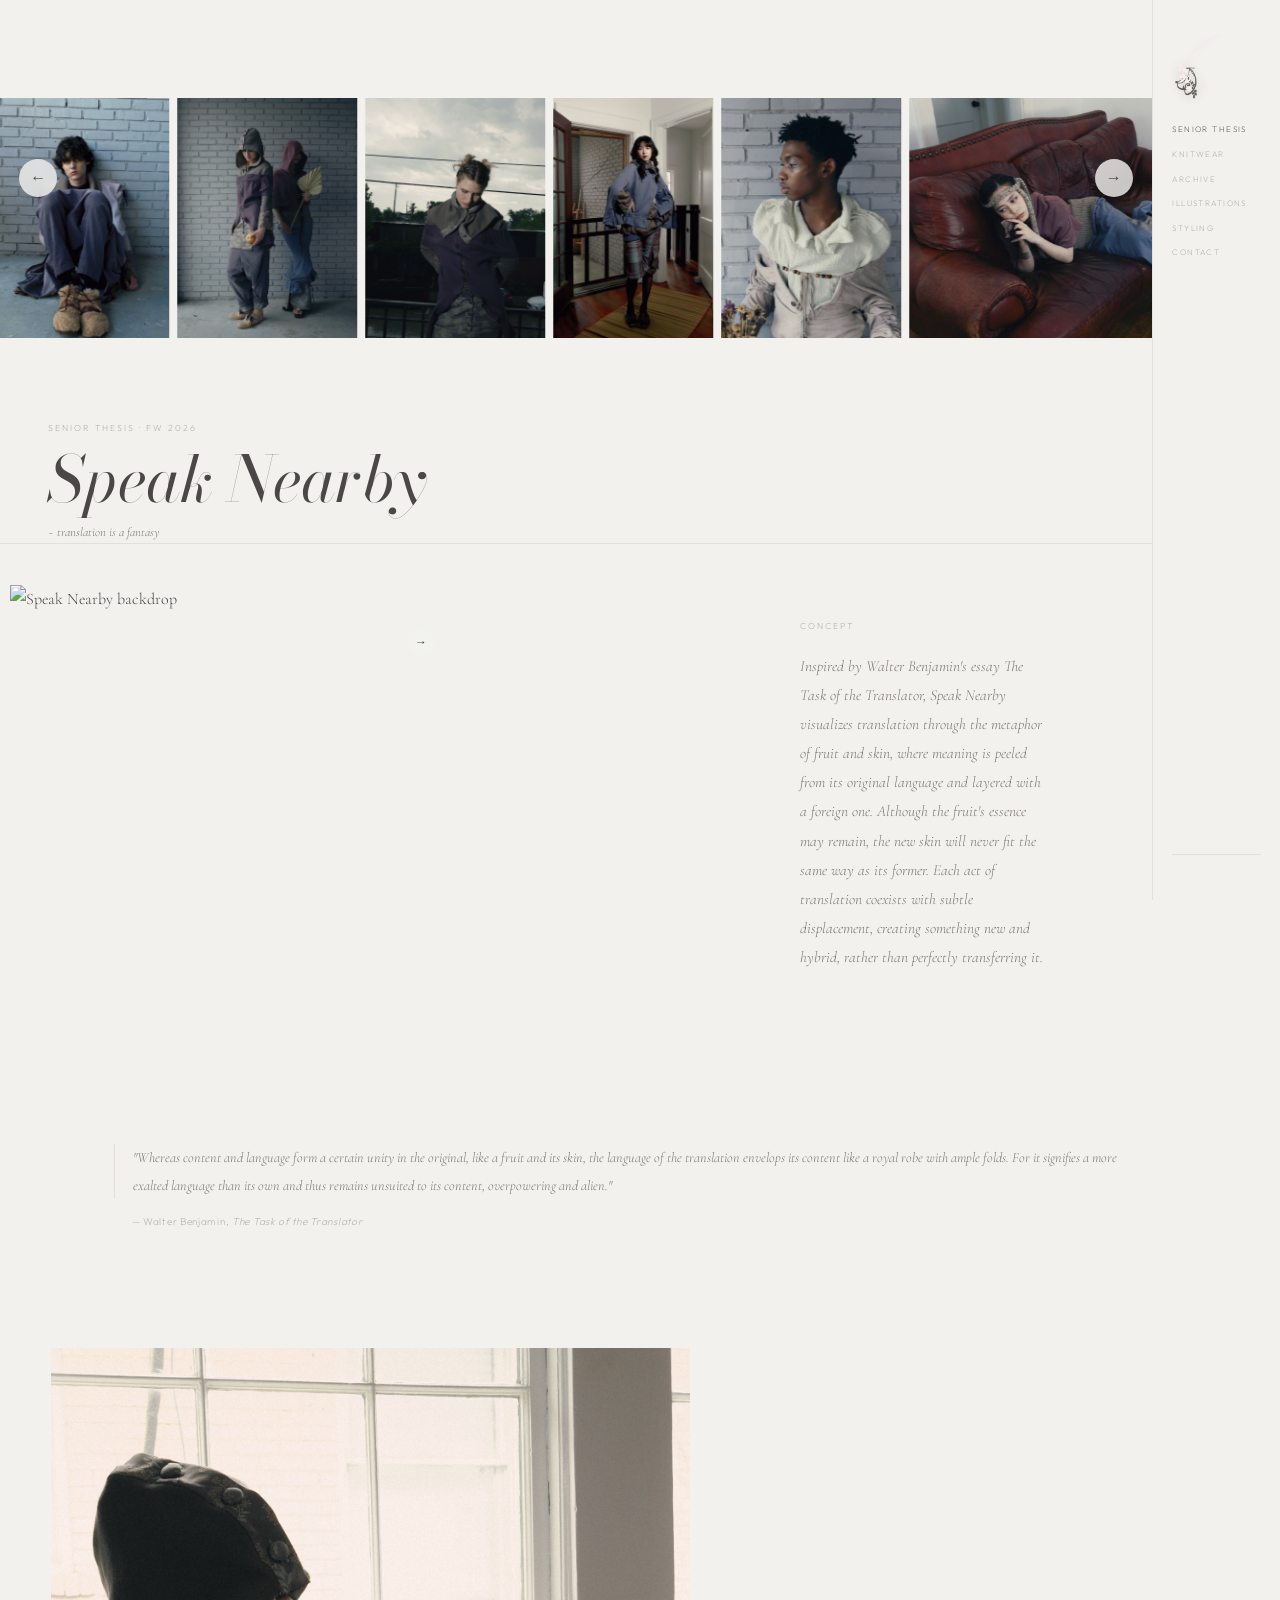
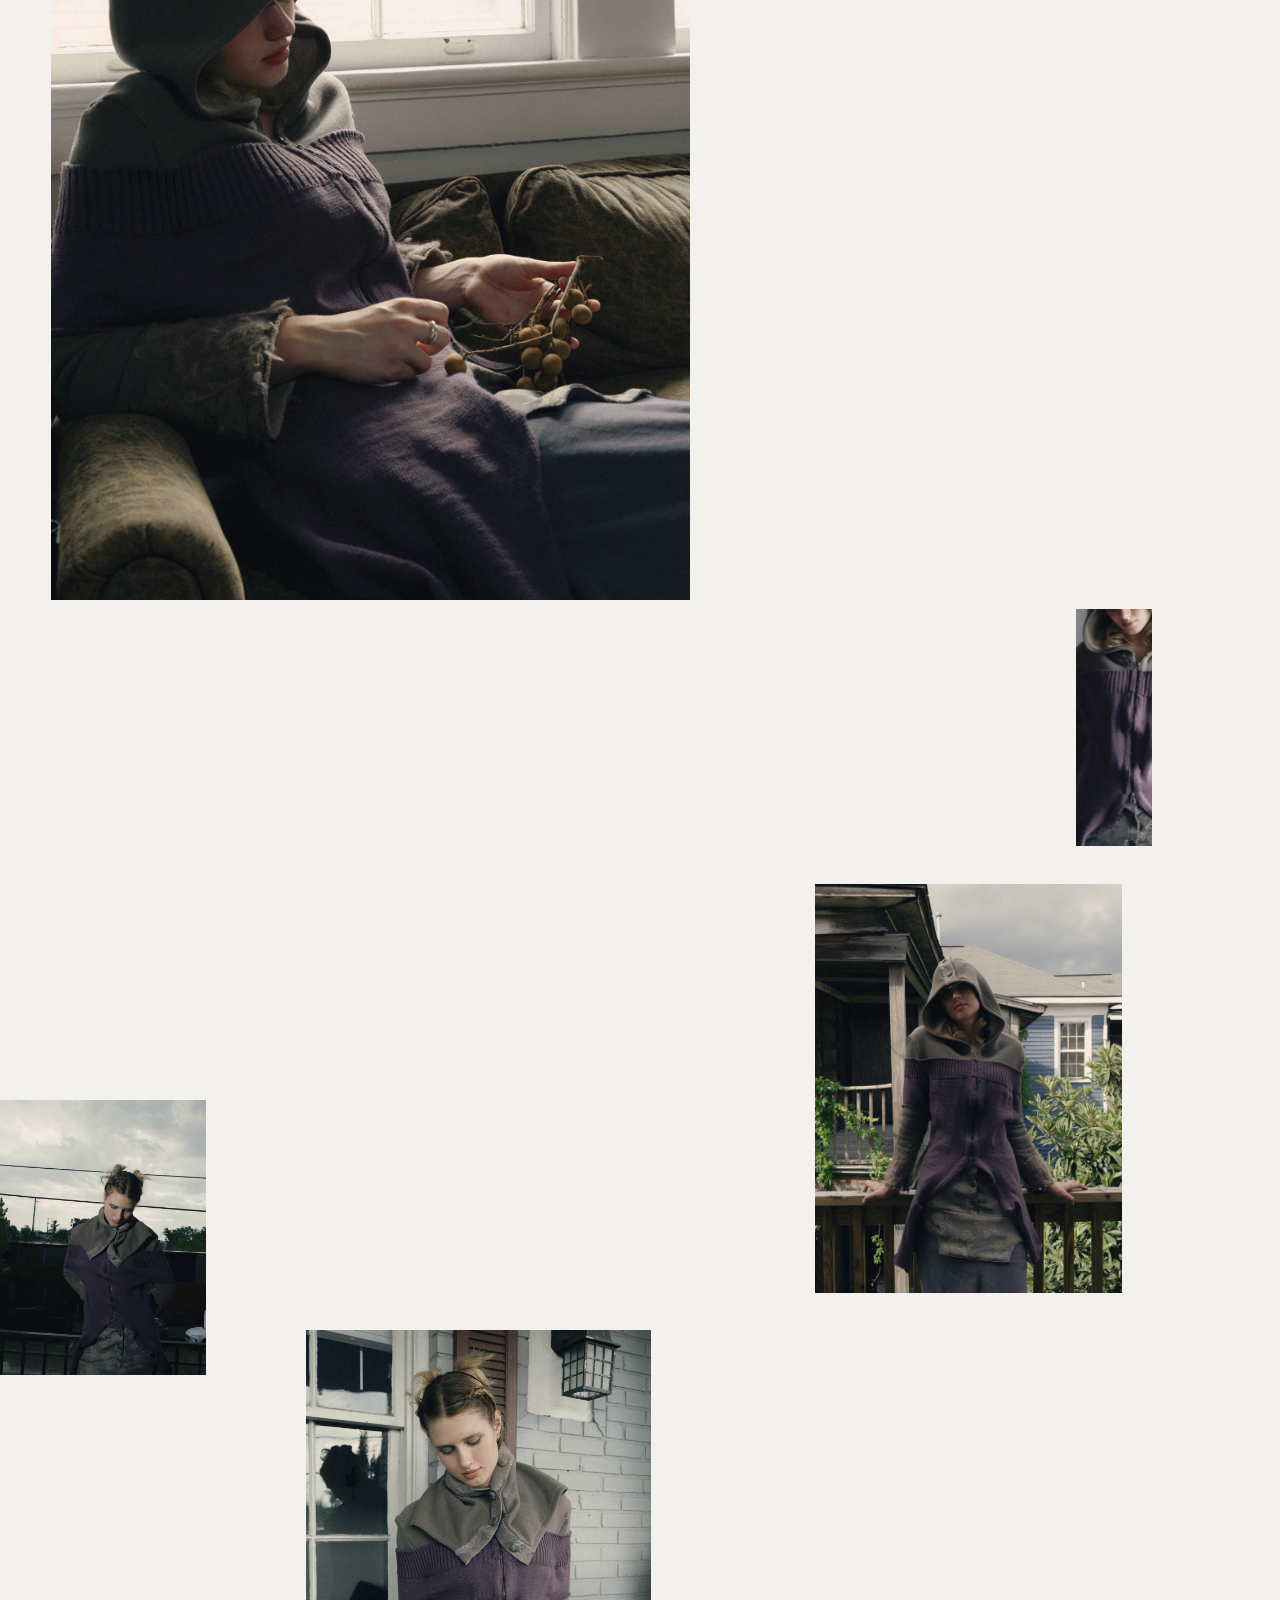
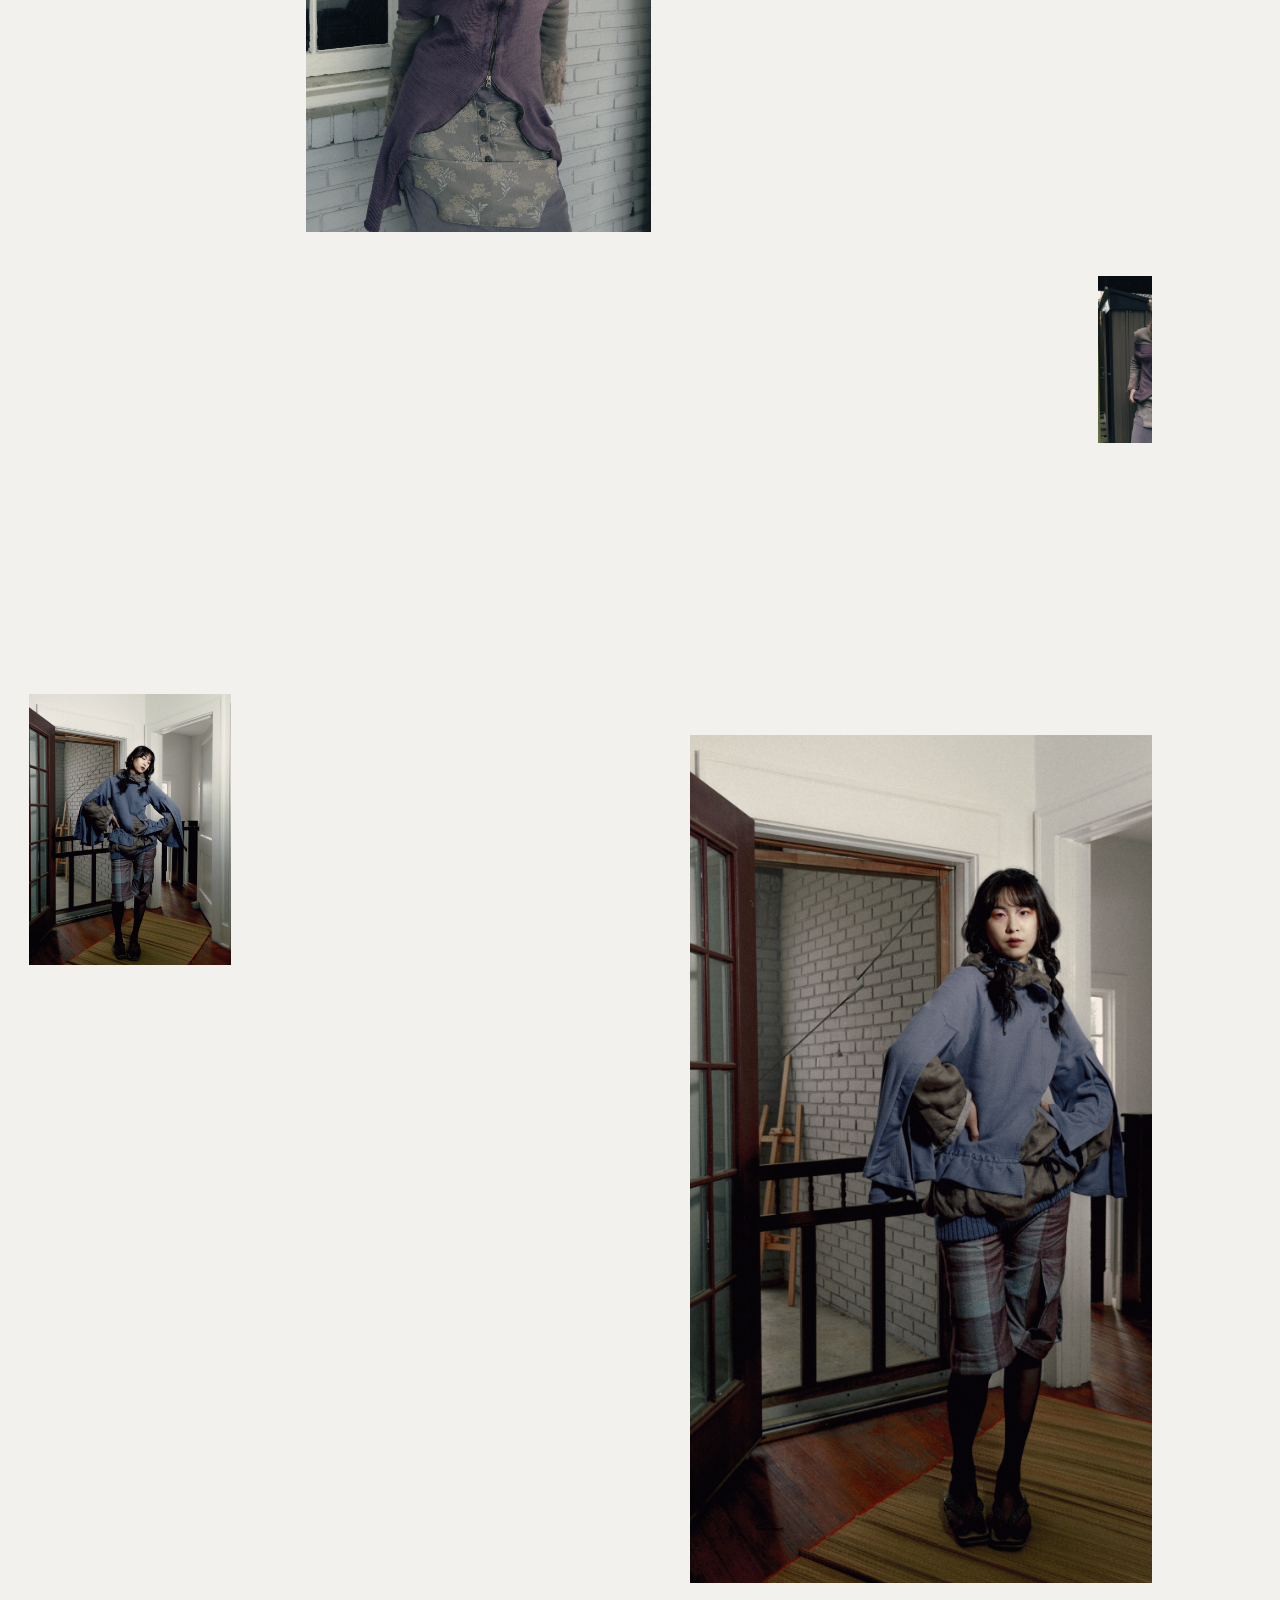
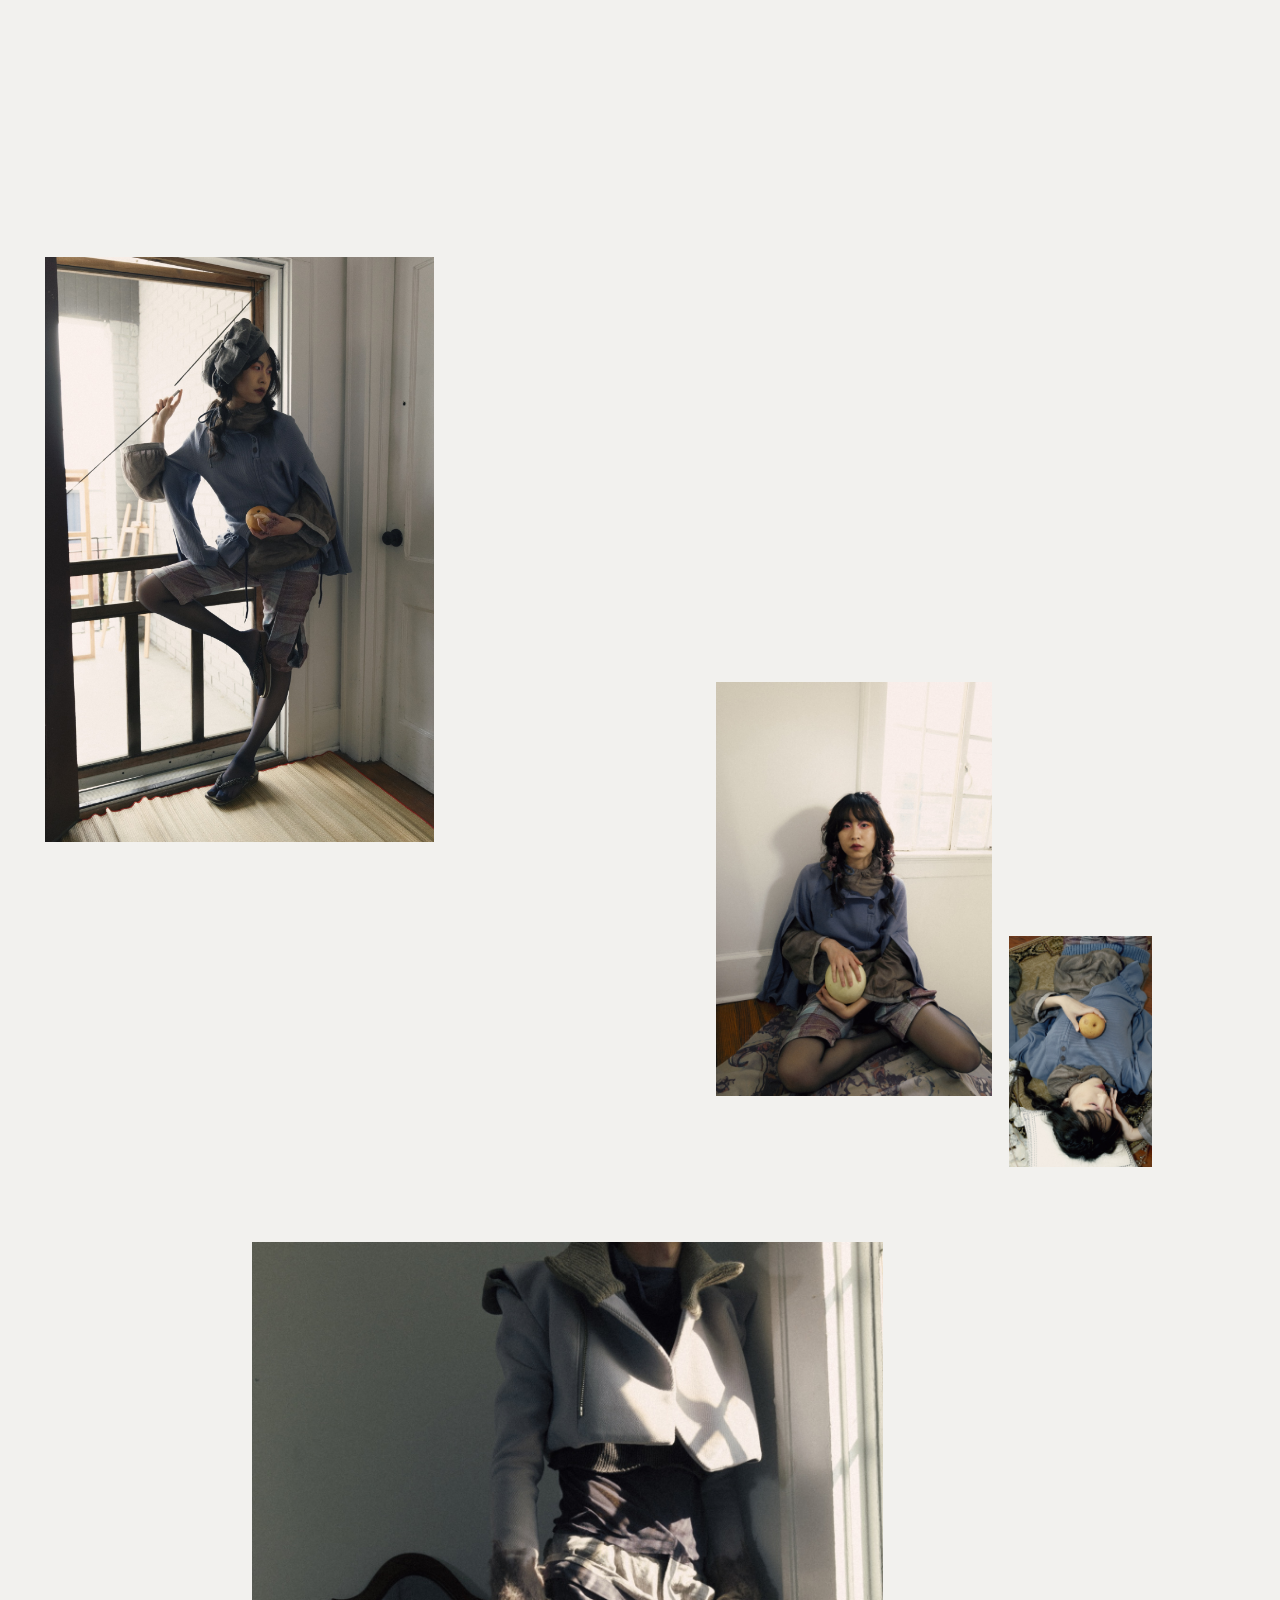
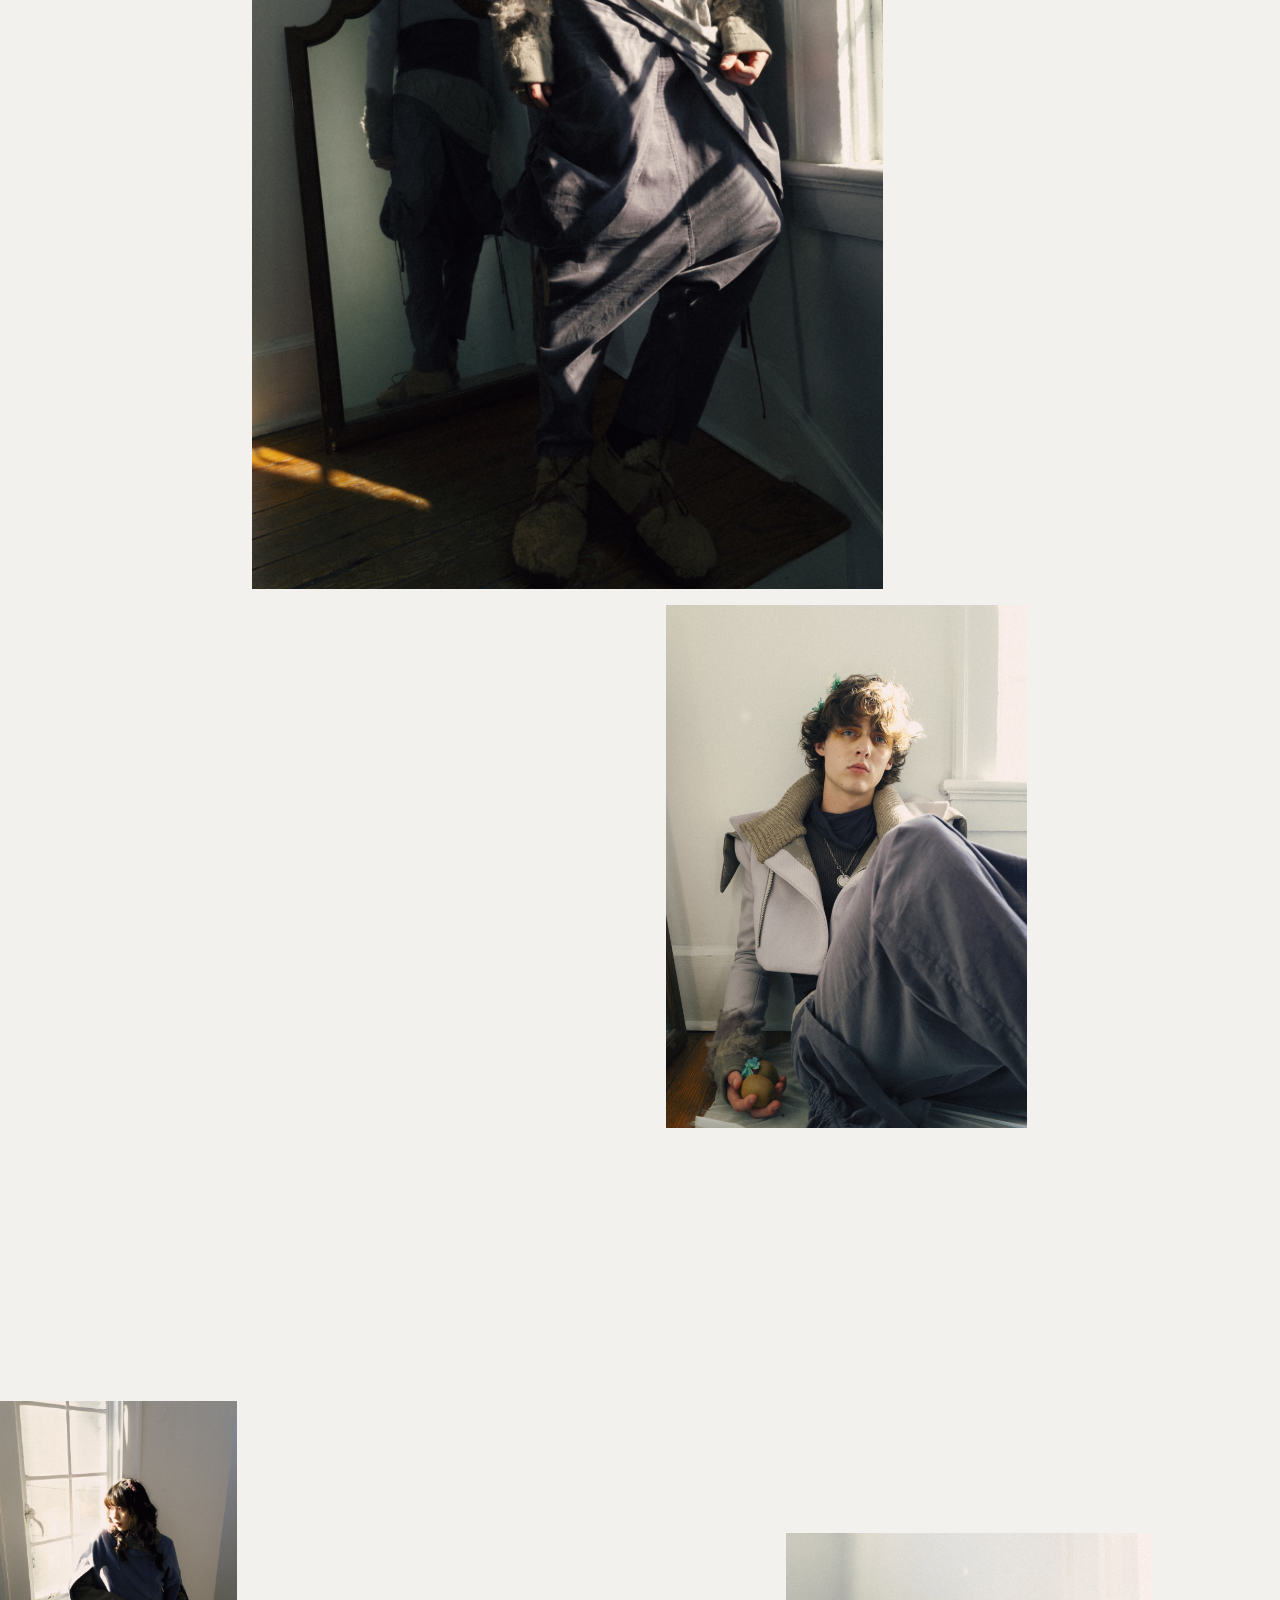
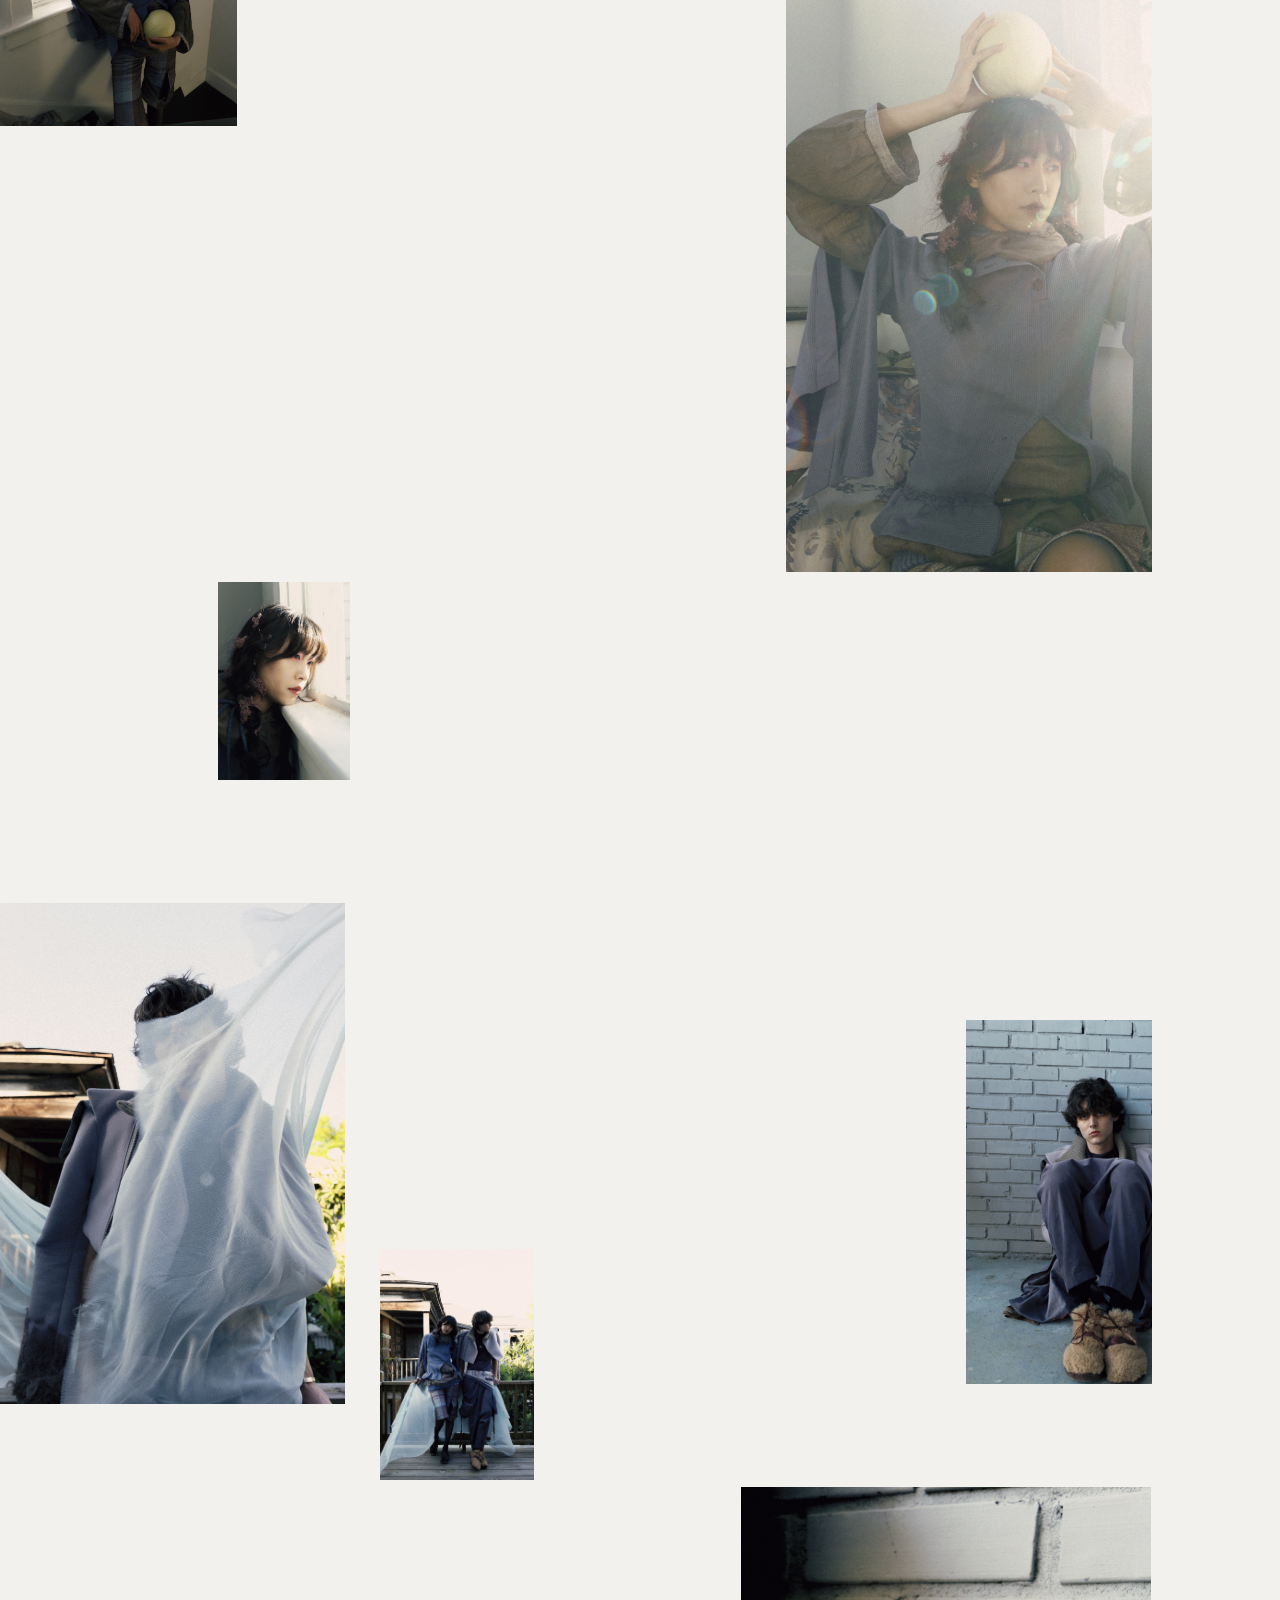
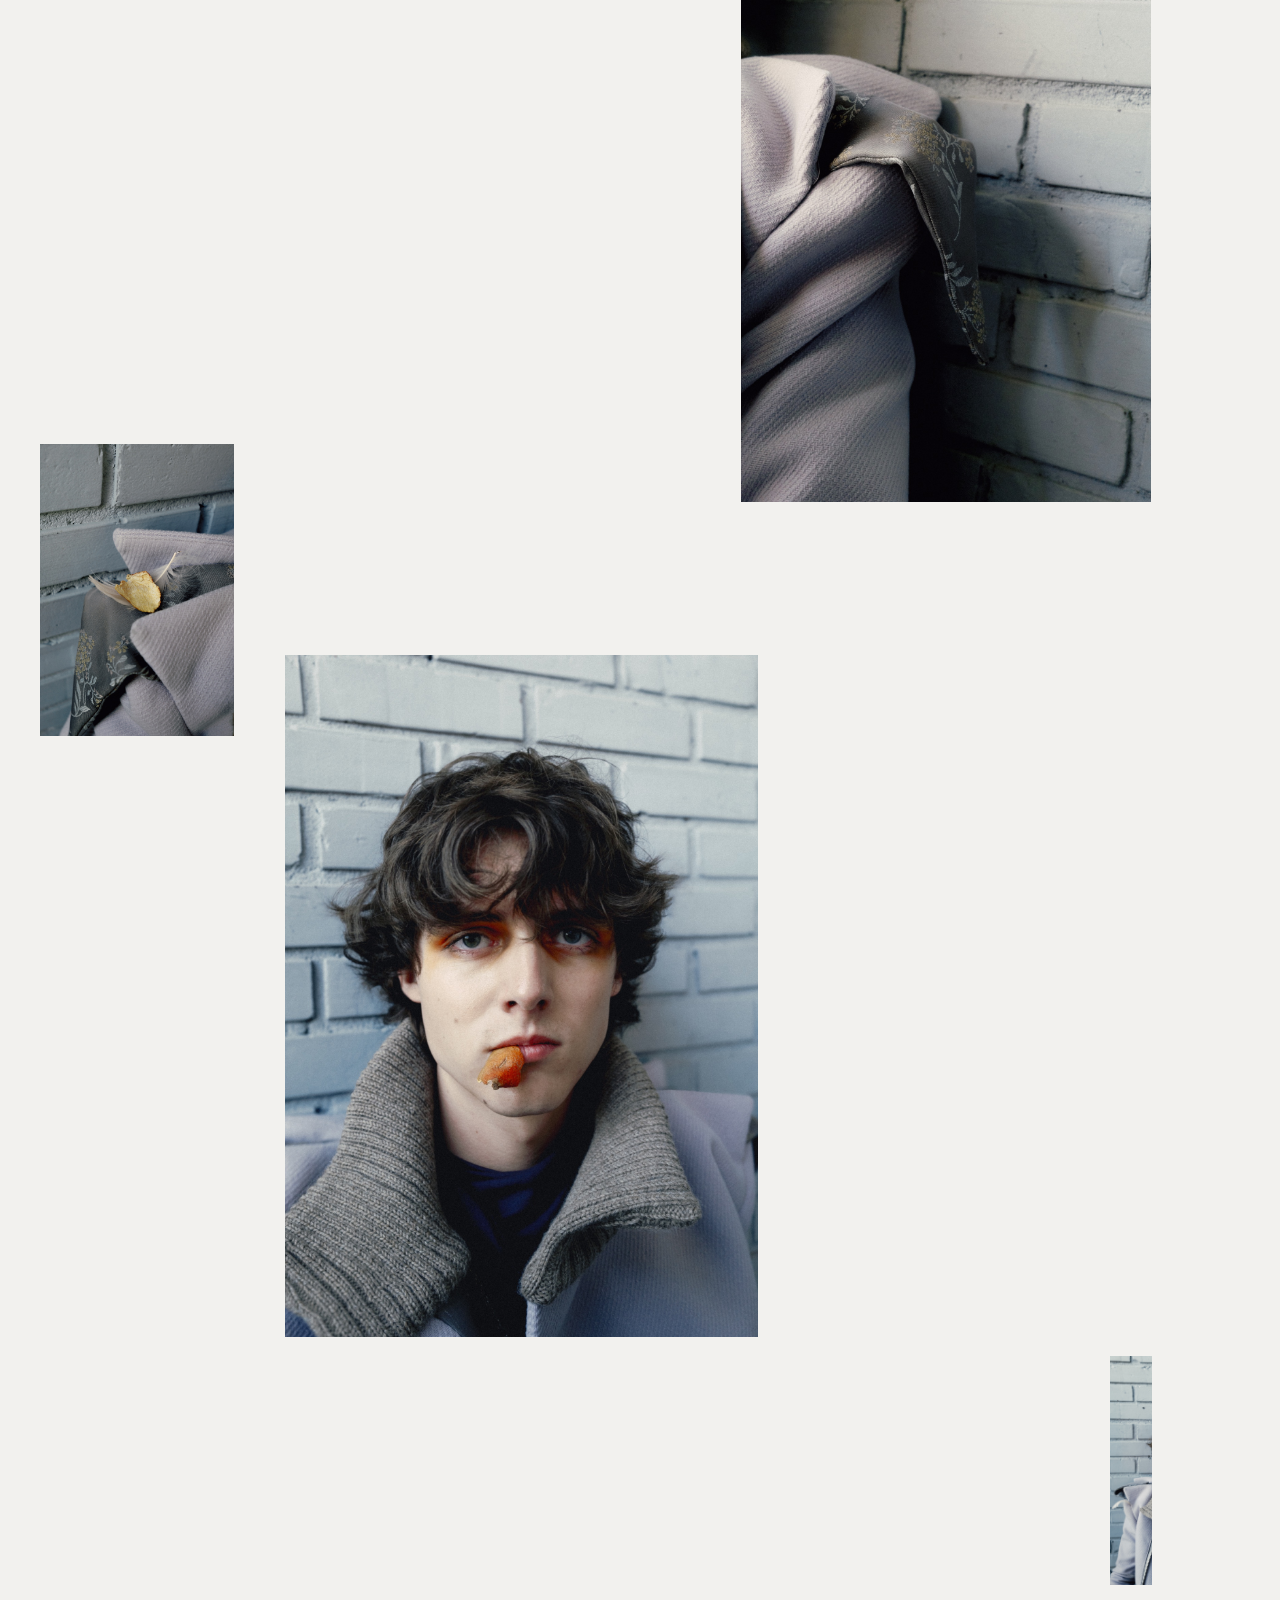
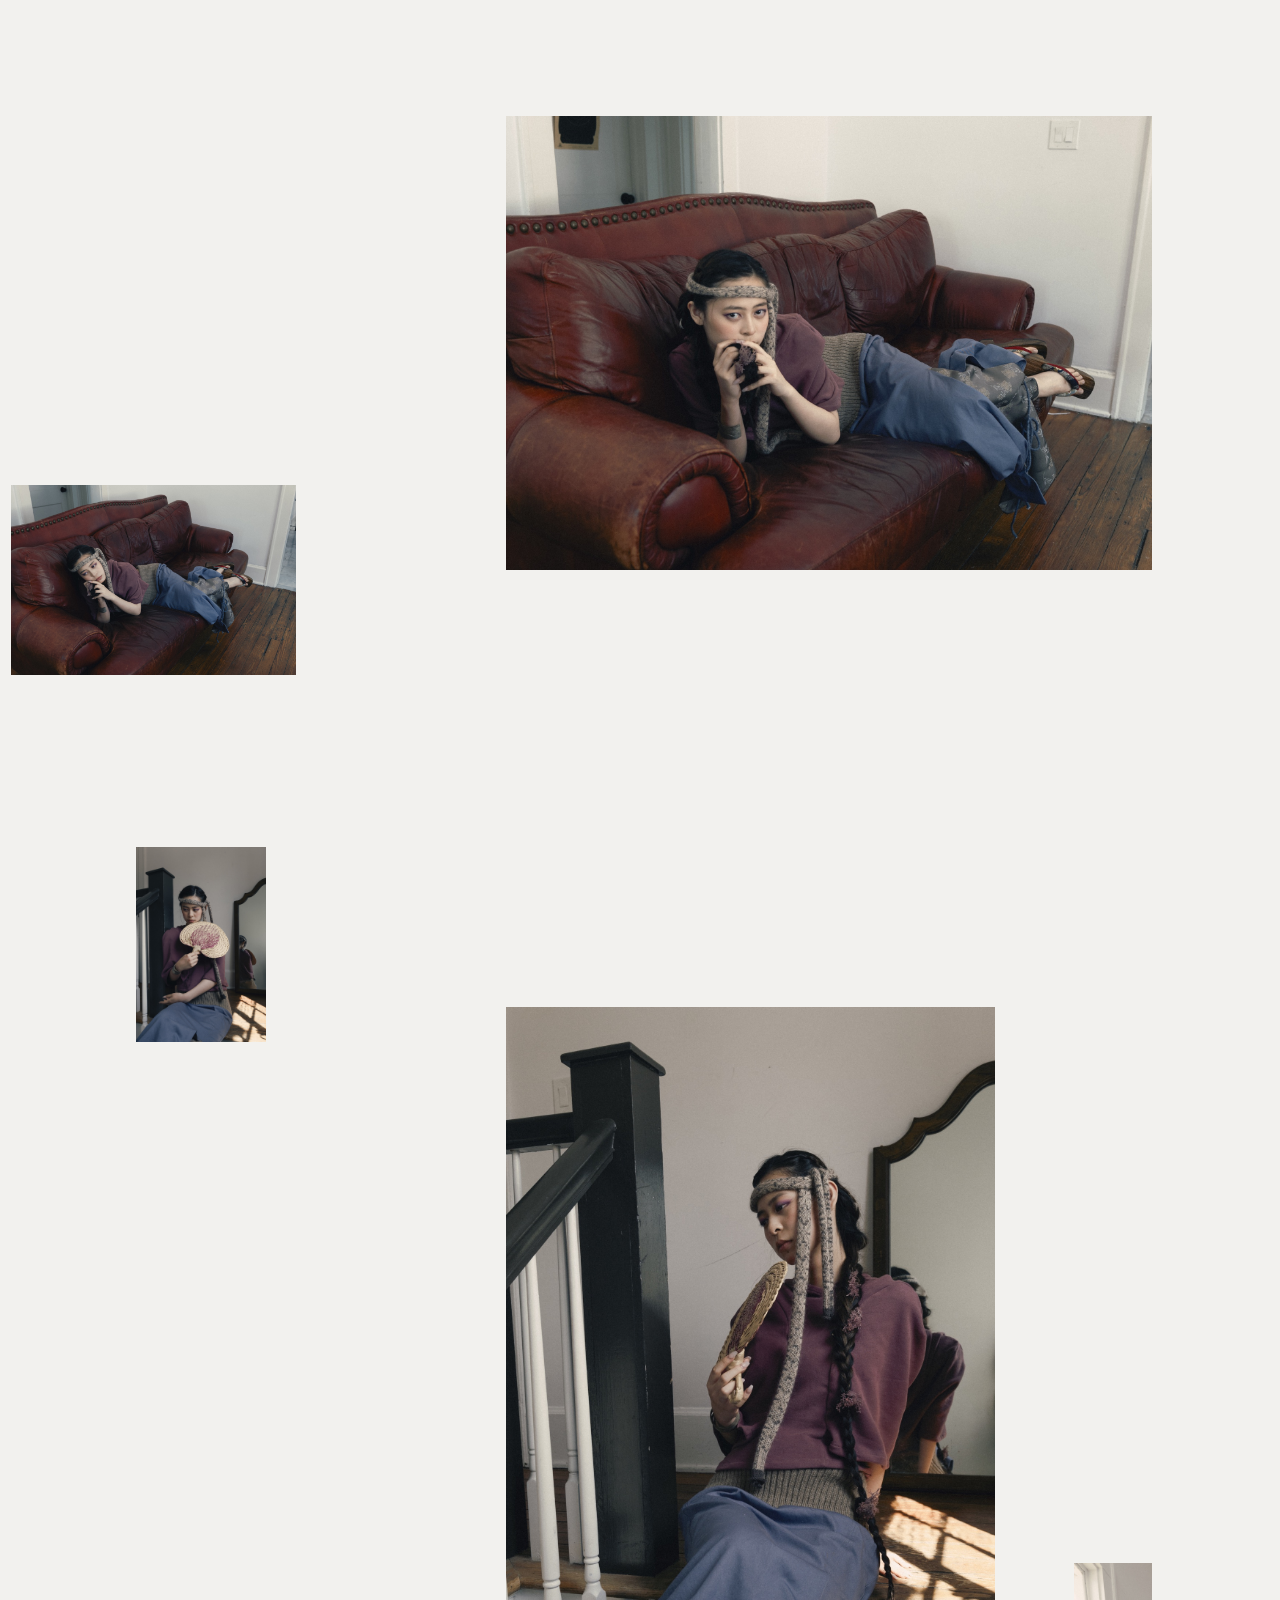
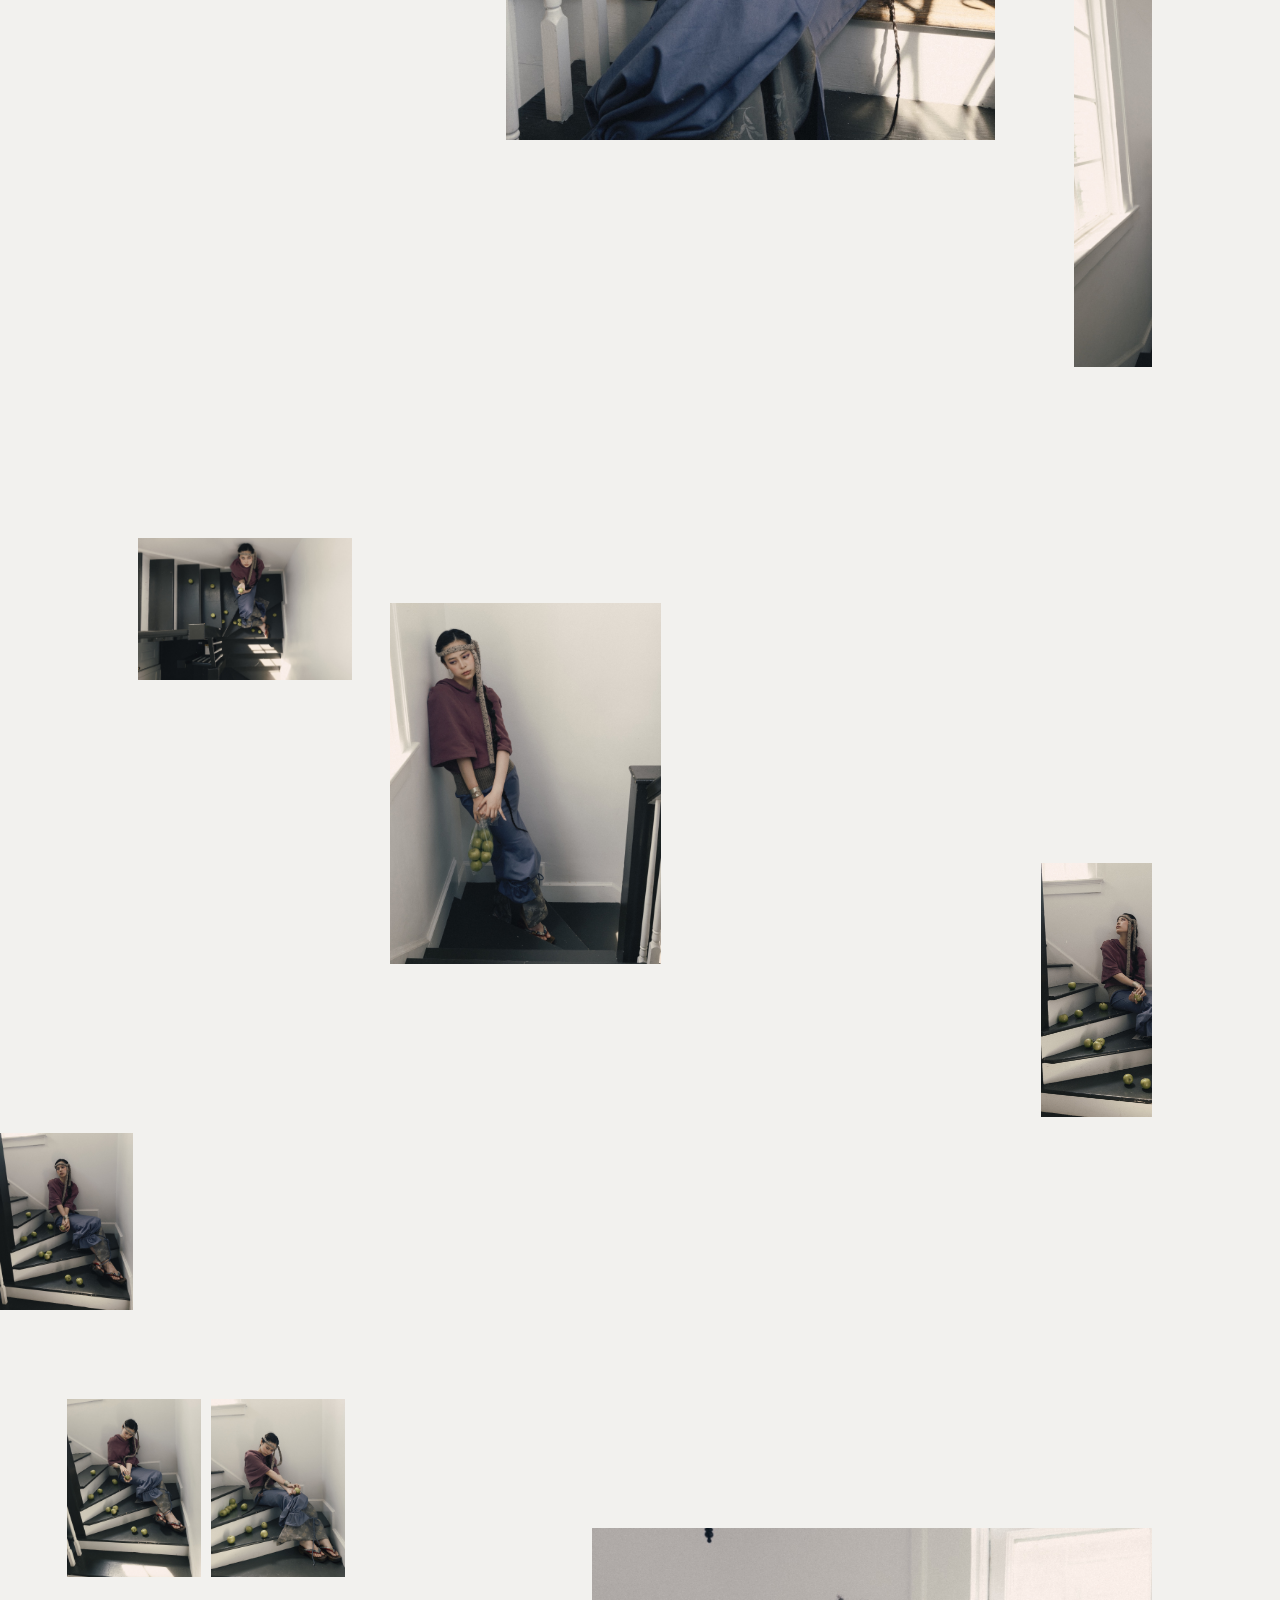
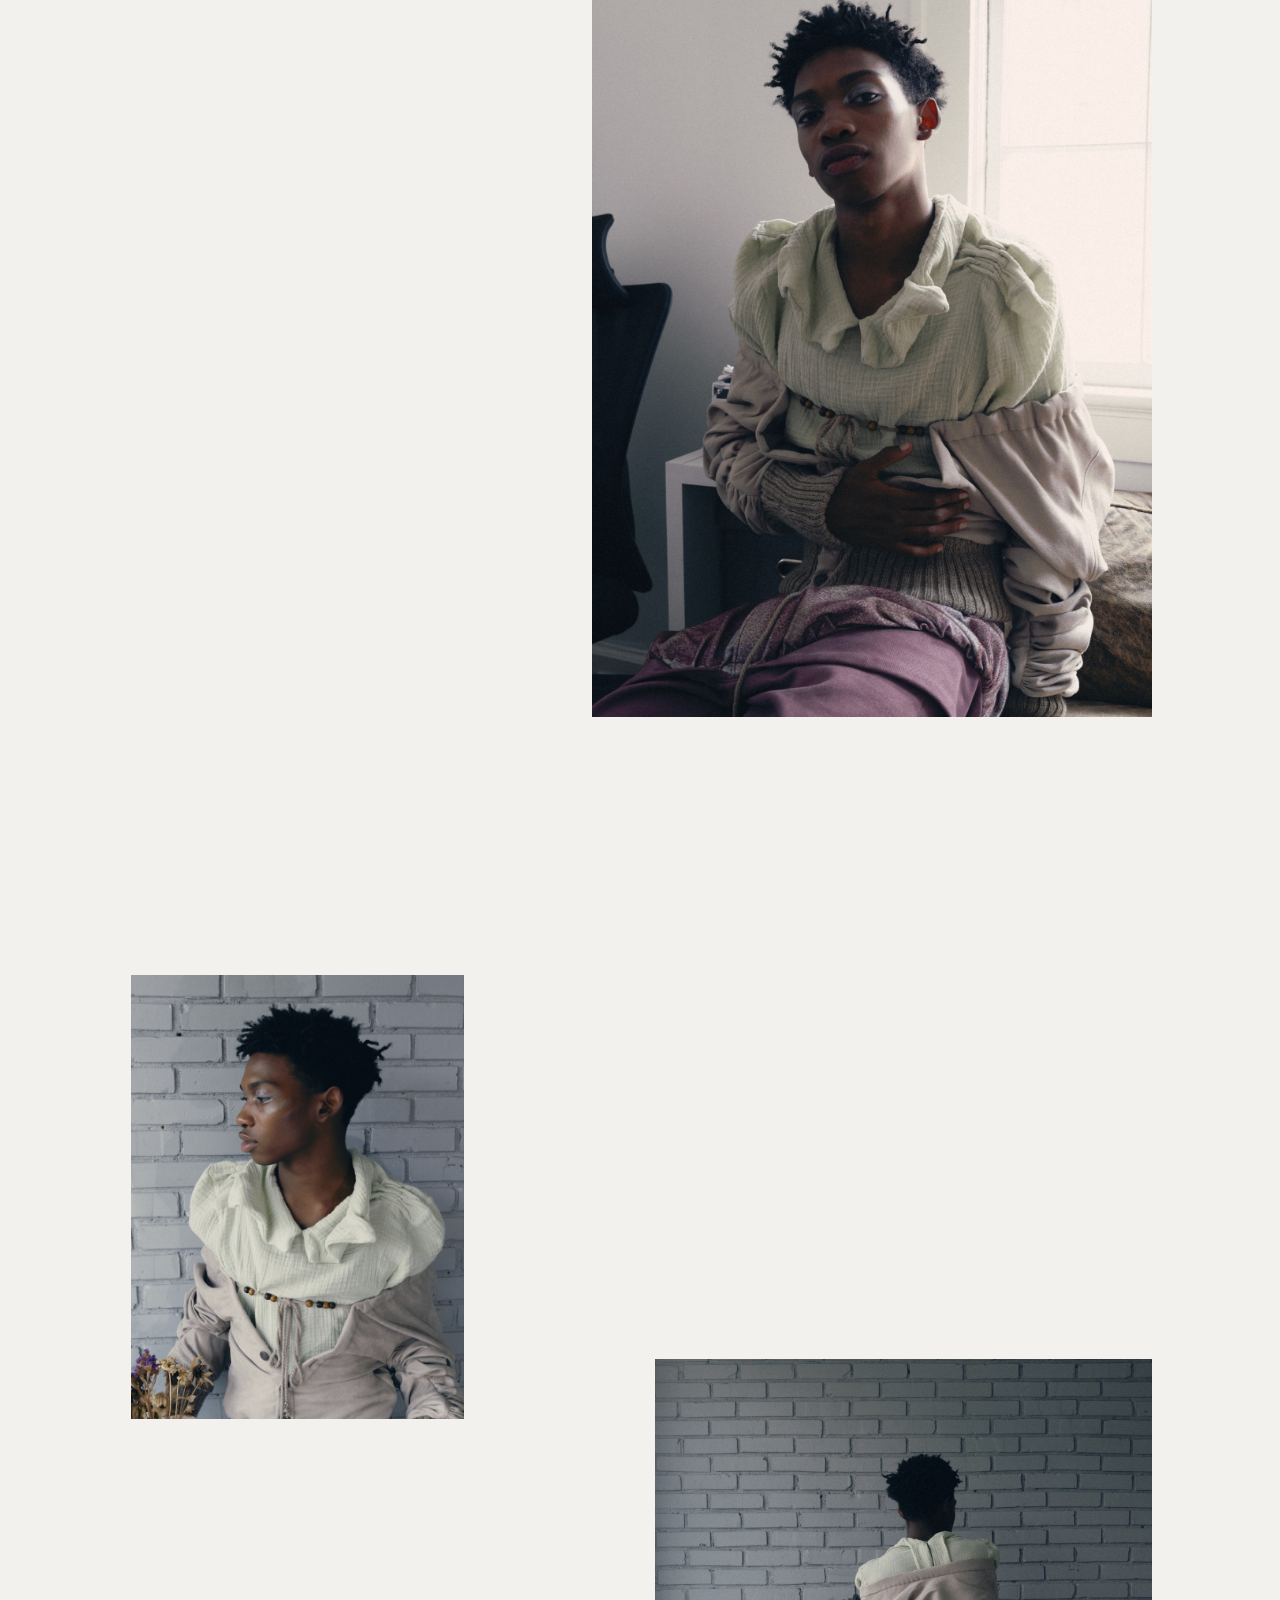
==== commit 2b3dc932: "homepage: restore footer below hero Co-Authored-By: Claude Sonnet 4.6 <noreply@anthropic.com>" ====
--- a/index.html
+++ b/index.html
@@ -56,8 +56,15 @@
 
     </section>
 
-    <!-- spacer so the page is scrollable; navigation fires before user reaches it -->
-    <div style="height:600px;background:var(--bg);"></div>
+    <footer class="footer">
+      <span class="footer-name"><img src="emily%20nguyen%20transparent.png" alt="emily nguyen." class="logo-img logo-img--footer" /></span>
+      <div class="footer-links">
+        <a href="contact.html">contact</a>
+      </div>
+      <span class="footer-copy">© 2026 Emily Nguyen</span>
+    </footer>
+    <!-- spacer so page is tall enough to scroll; navigation fires before user reaches it -->
+    <div style="height:400px;background:var(--bg);"></div>
 
   </div>
 
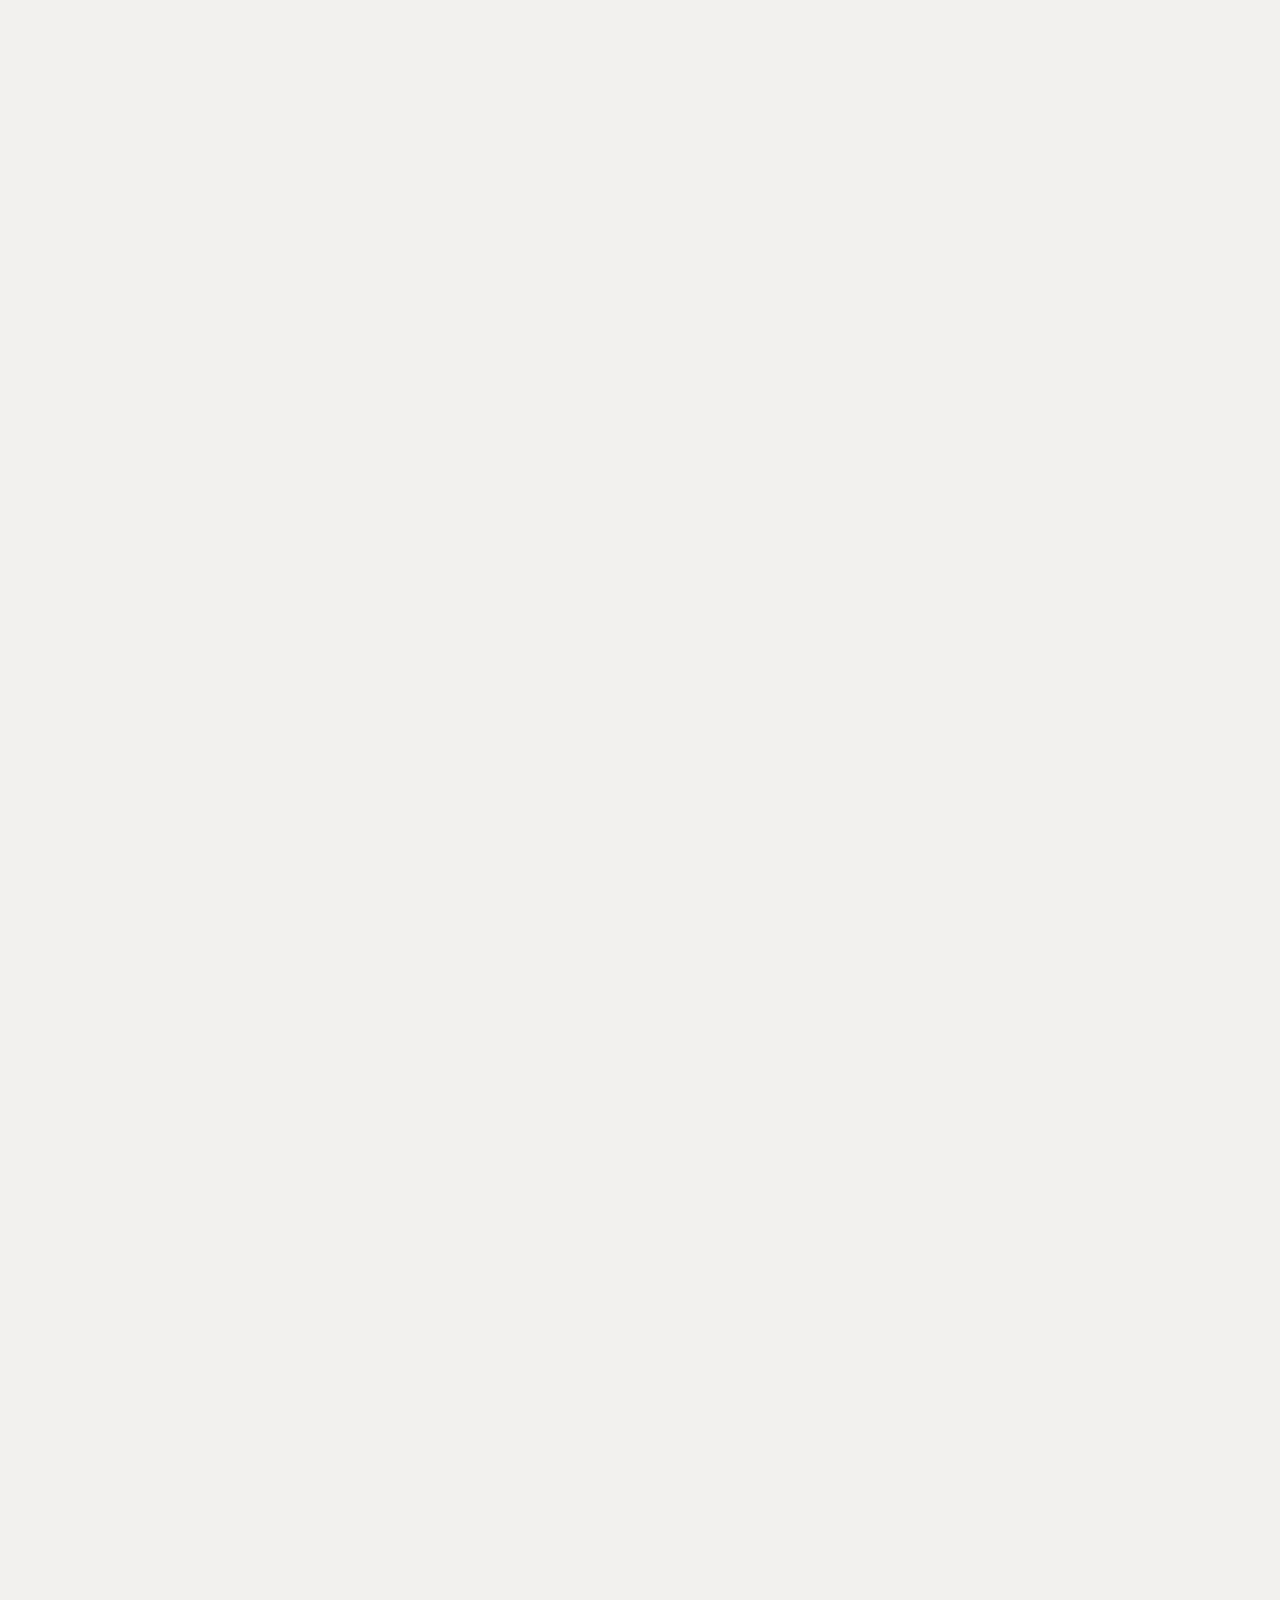
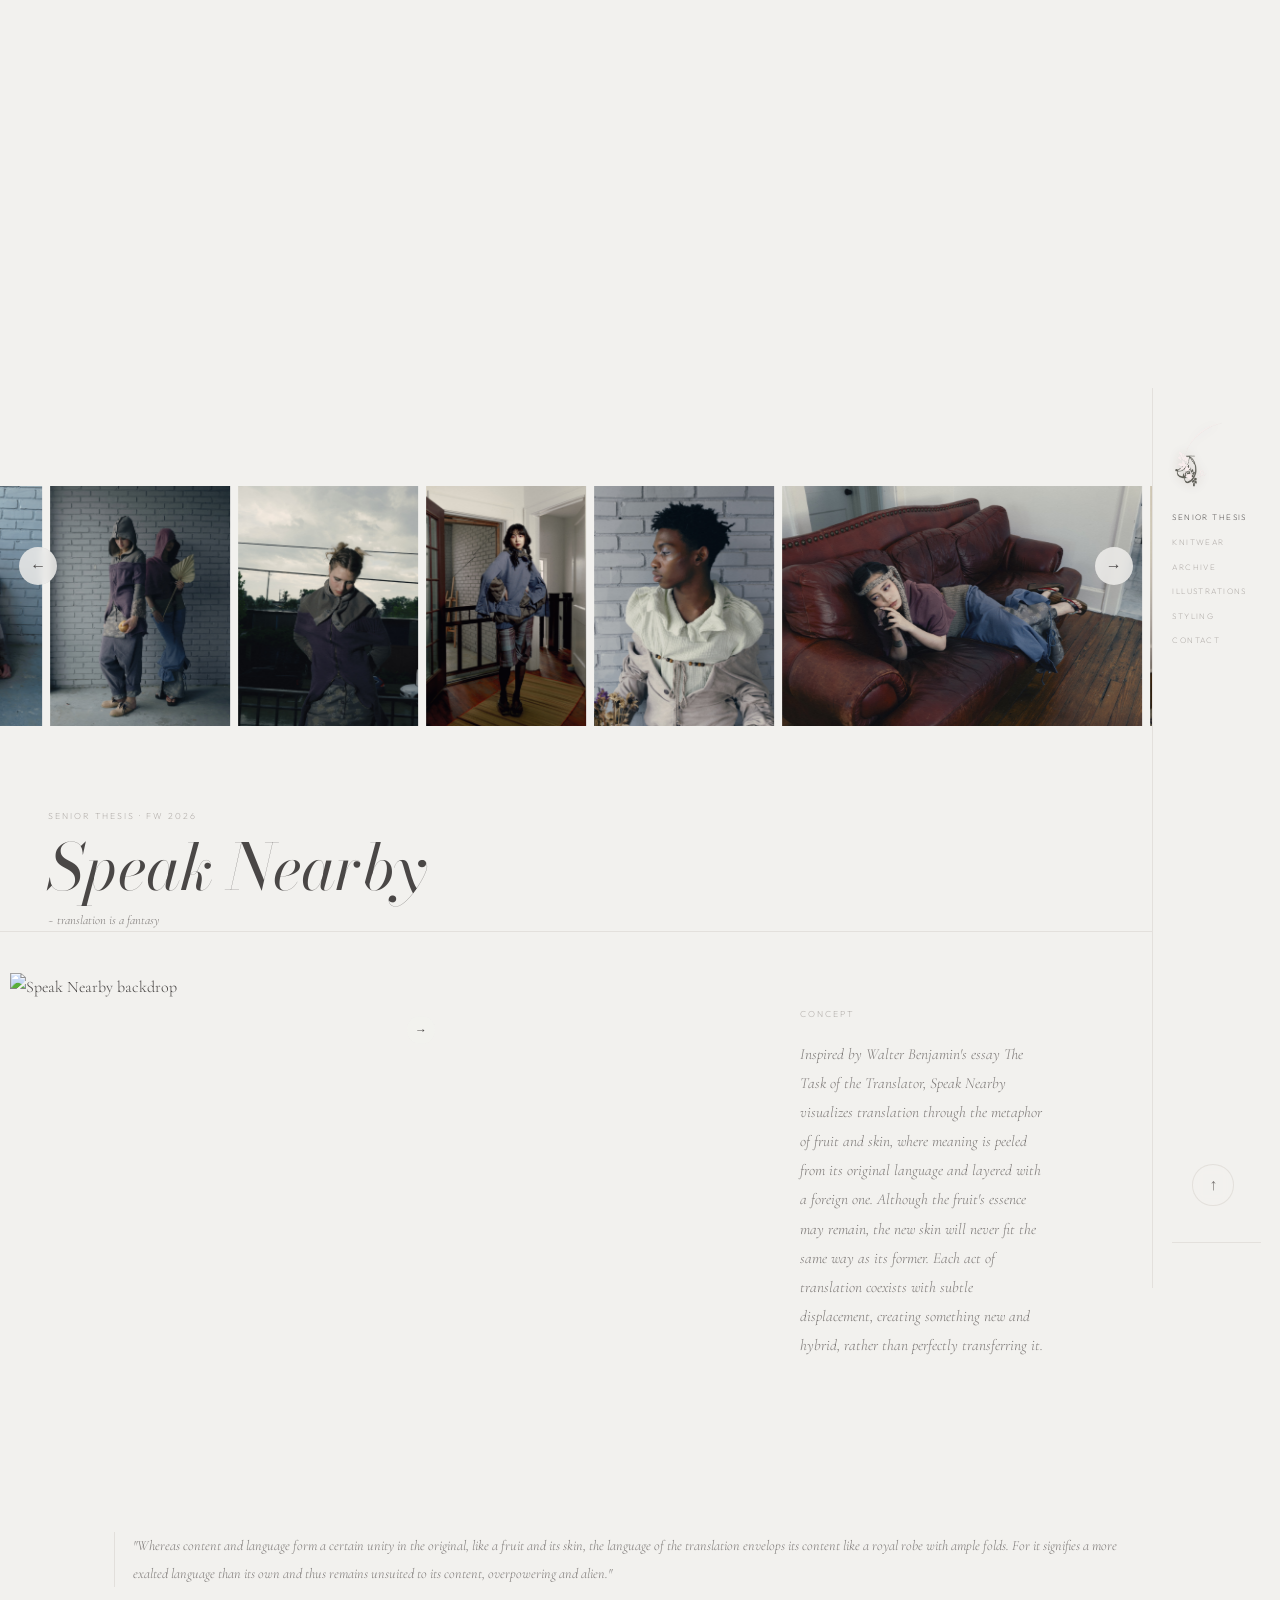
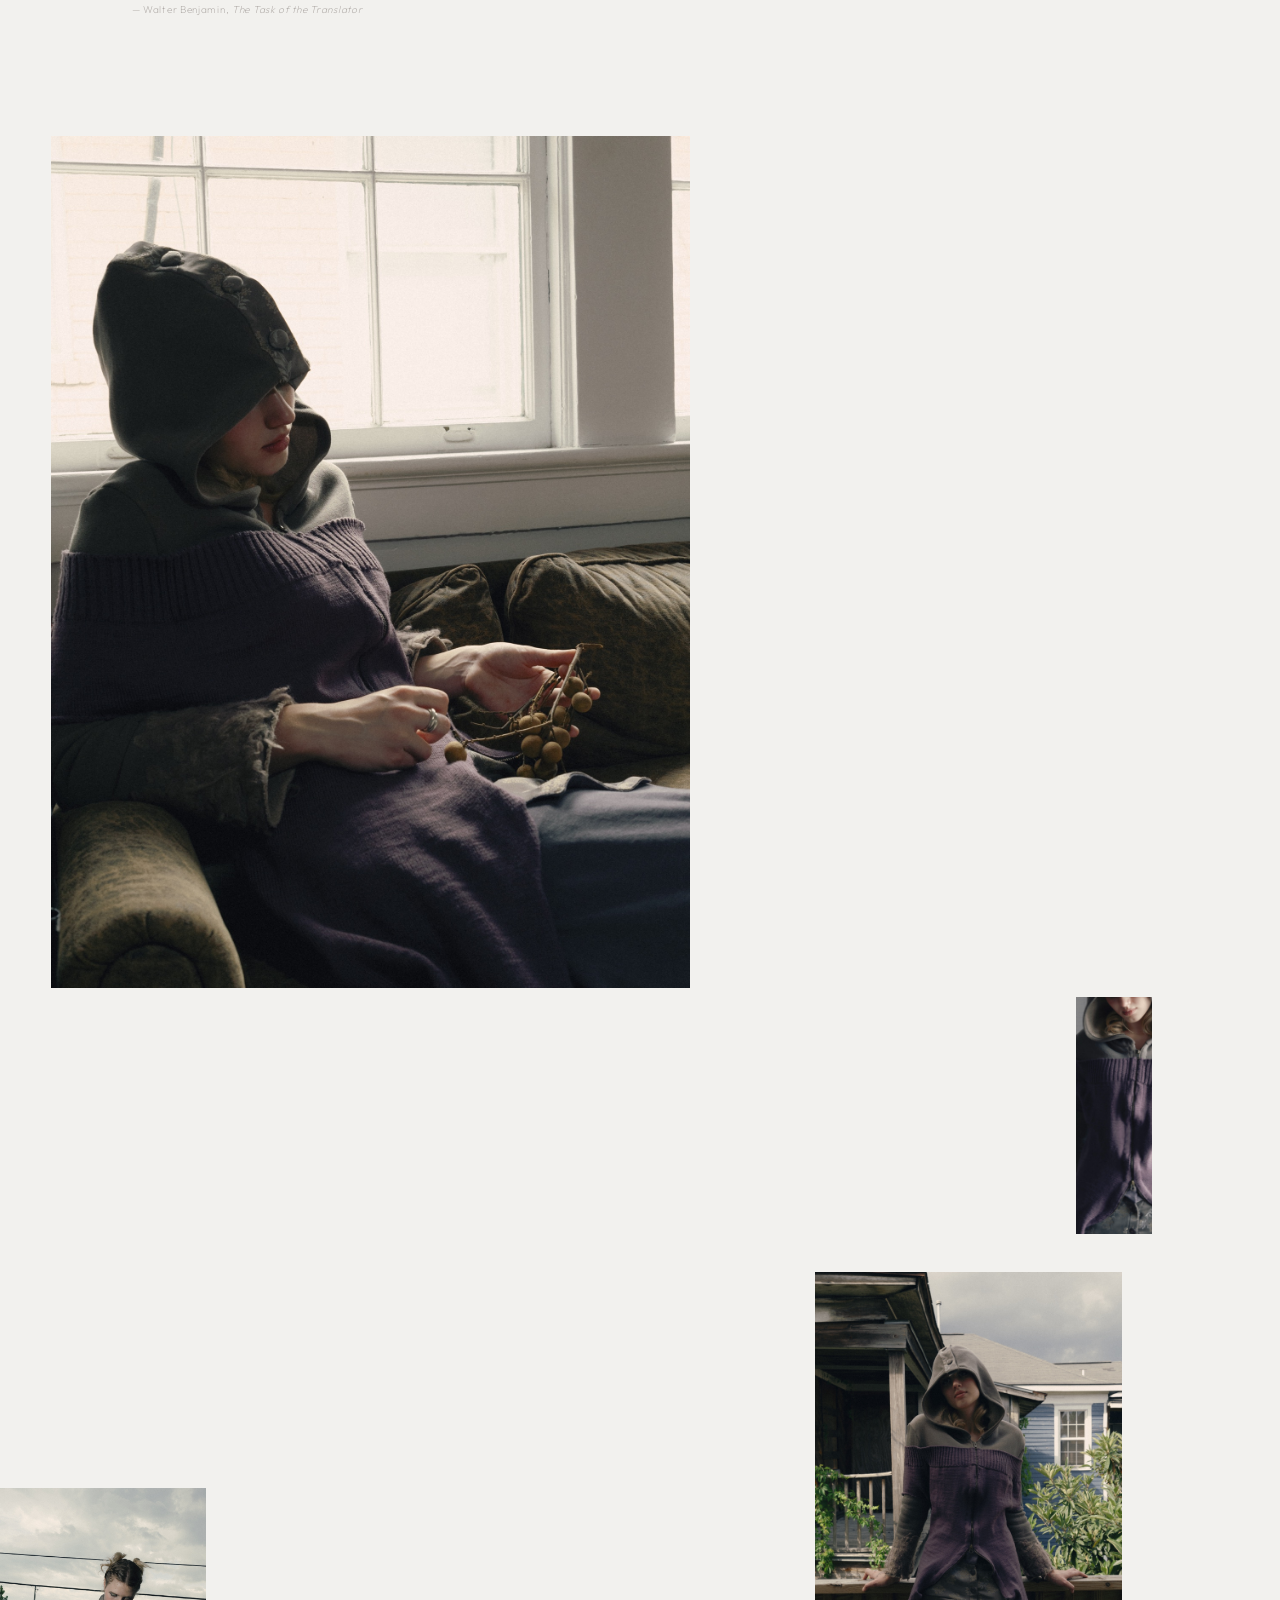
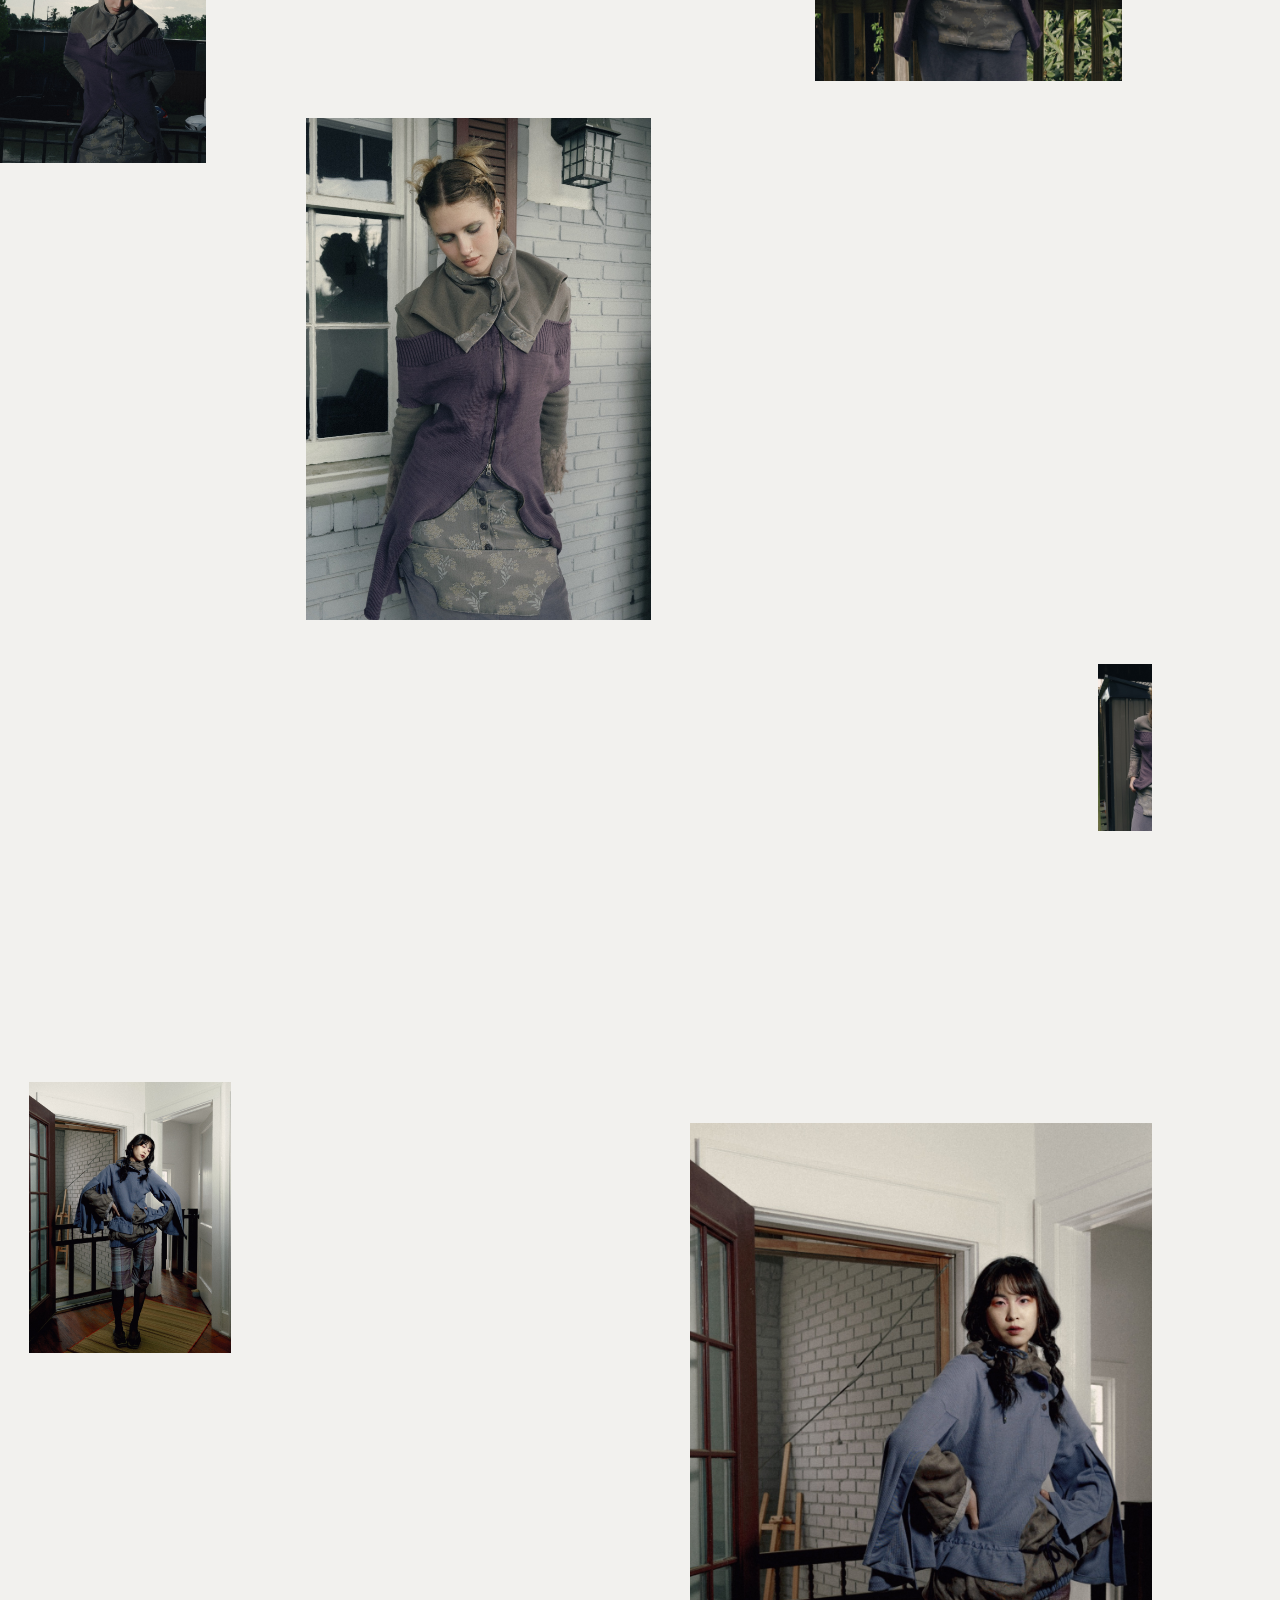
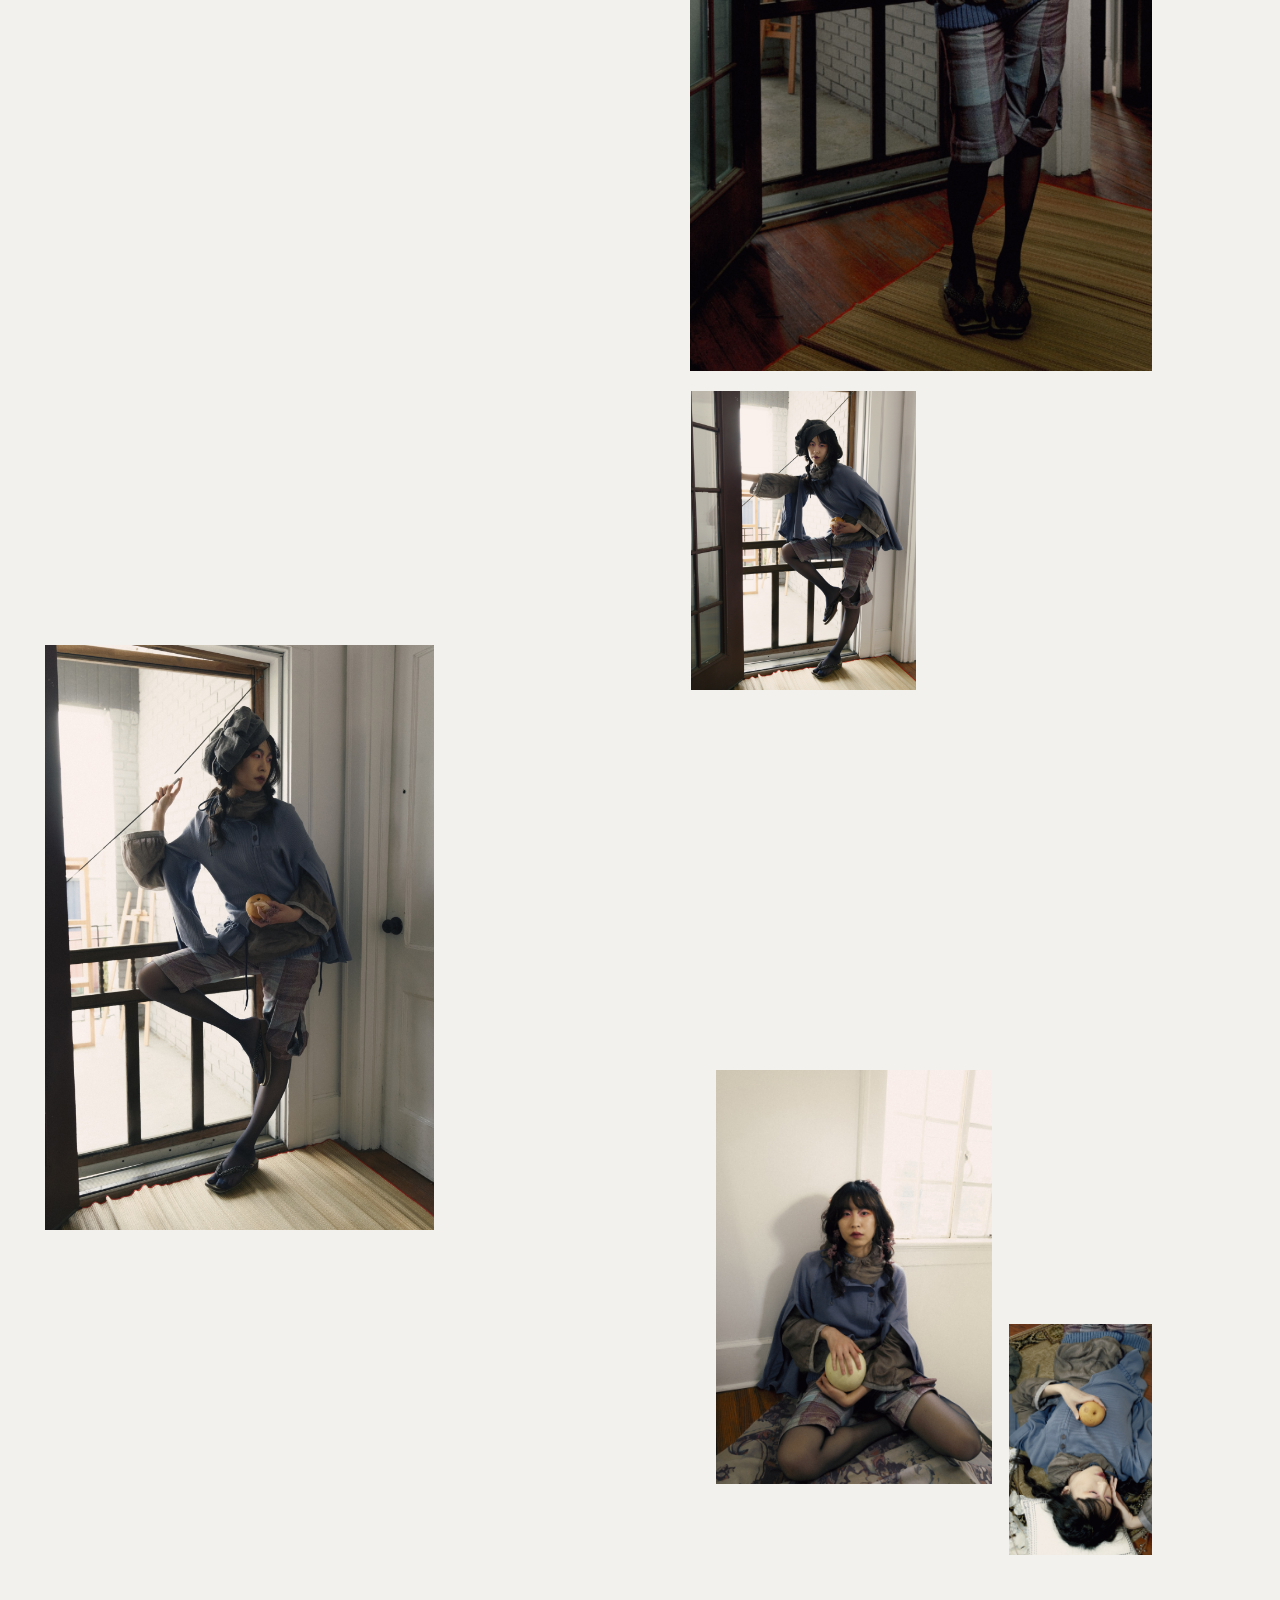
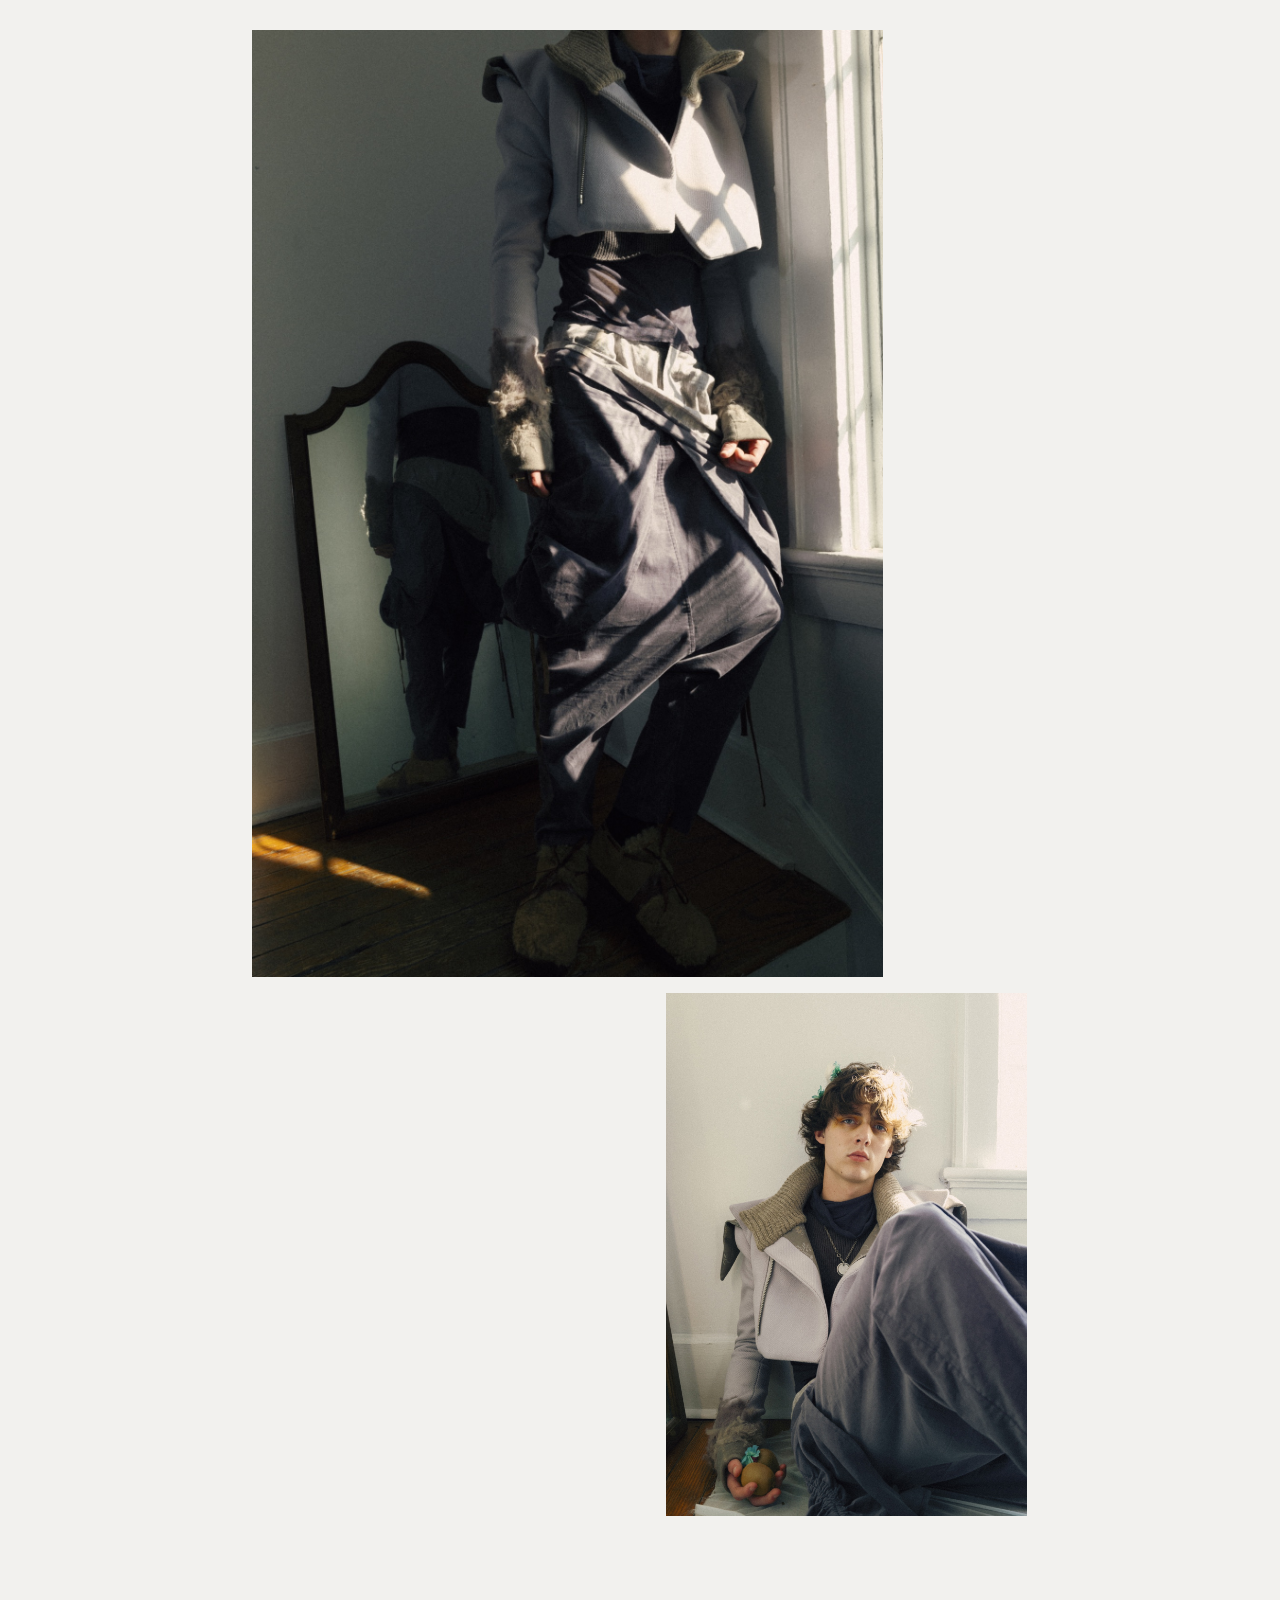
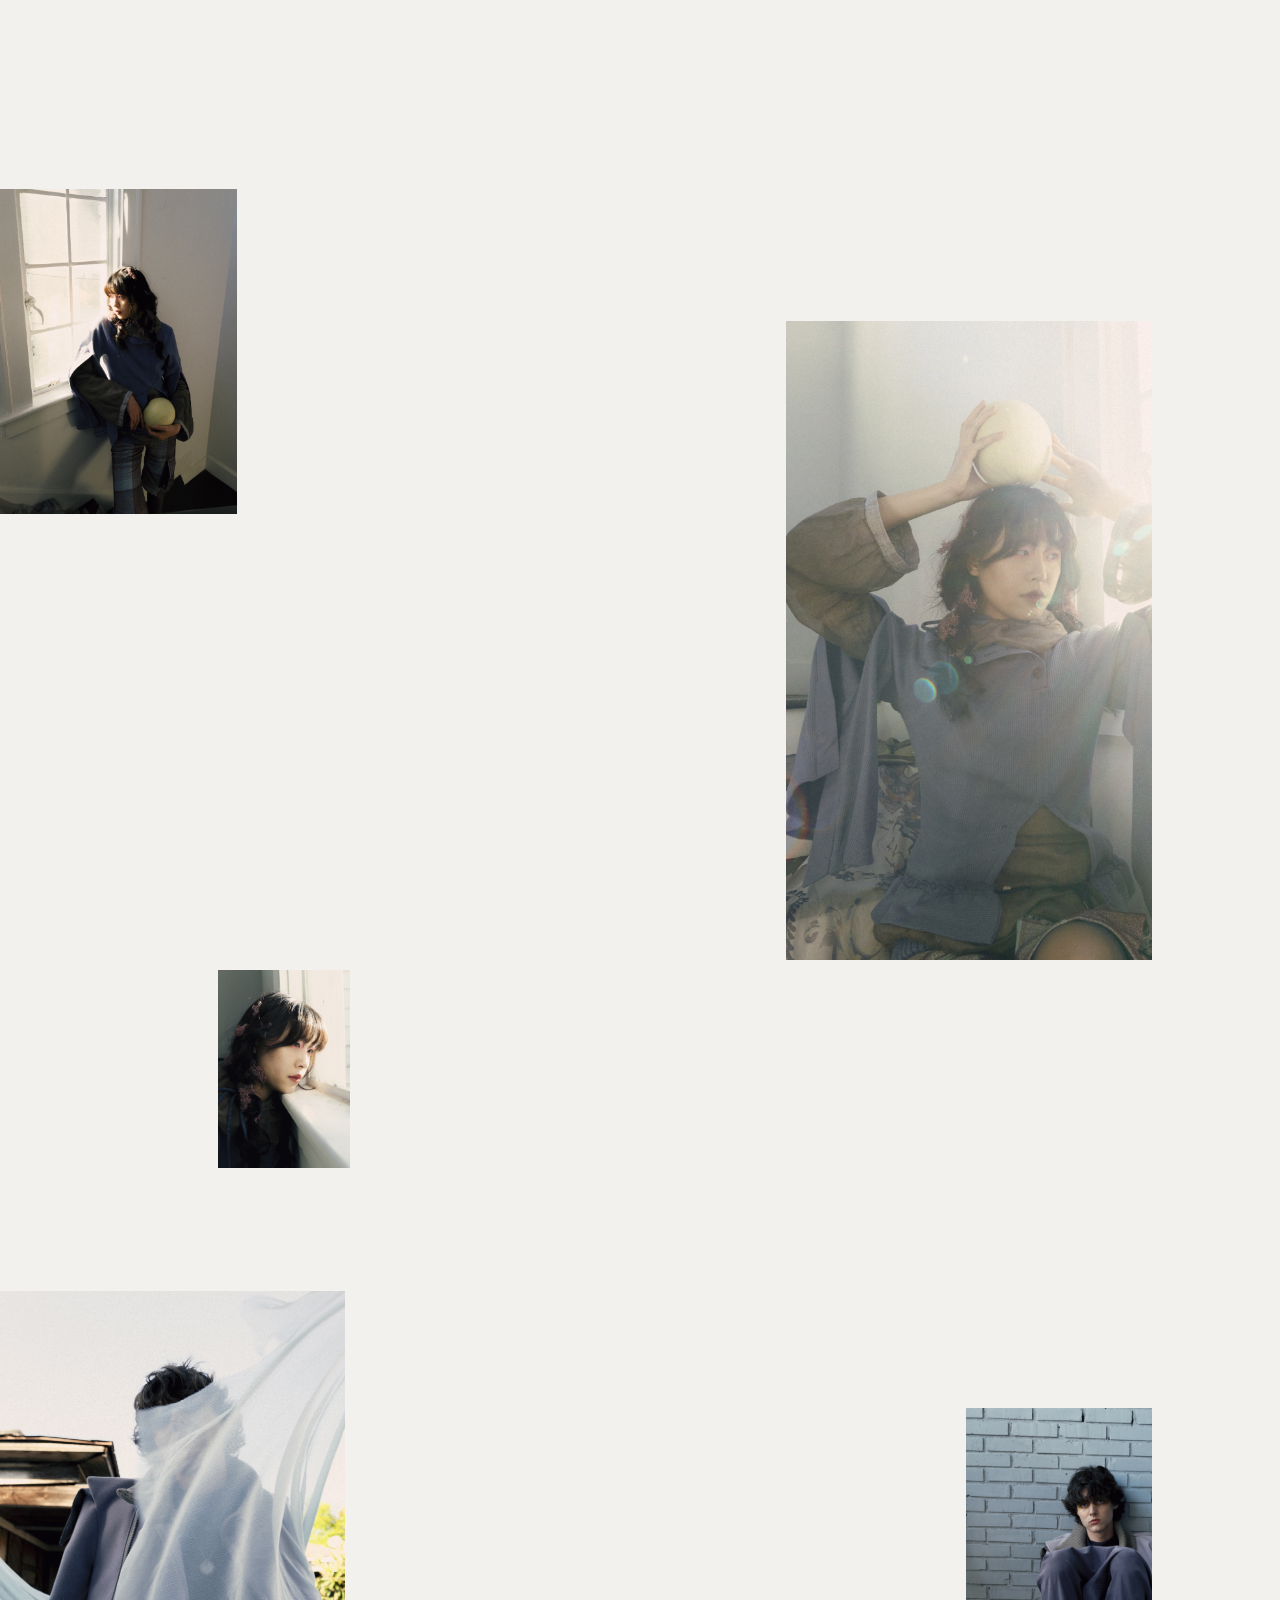
==== commit cd1816f3: "homepage: iframe fades in by DOM position, navigates seamlessly at full opacity - Iframe fades in as" ====
--- a/index.html
+++ b/index.html
@@ -63,8 +63,12 @@
       </div>
       <span class="footer-copy">© 2026 Emily Nguyen</span>
     </footer>
-    <!-- spacer so page is tall enough to scroll; navigation fires before user reaches it -->
-    <div style="height:400px;background:var(--bg);"></div>
+
+    <!-- senior thesis fades in as it scrolls into view -->
+    <div id="snWrapper" style="opacity:0;">
+      <iframe id="snFrame" src="speak-nearby.html?embed" scrolling="no" frameborder="0"
+        style="width:100%;border:none;display:block;height:7000px;"></iframe>
+    </div>
 
   </div>
 
@@ -72,17 +76,26 @@
   <script src="editor.js?v=6"></script>
   <script>
   (function () {
+    var snWrapper = document.getElementById('snWrapper');
     var navigating = false;
     window.addEventListener('scroll', function () {
-      /* fade the hero out as user scrolls — starts at 100px, gone by 500px */
-      var t = Math.max(0, Math.min(1, (window.scrollY - 100) / 400));
-      document.querySelector('.hero').style.opacity = 1 - t;
-      /* once mostly faded, navigate to senior thesis */
-      if (!navigating && t >= 0.9) {
+      var rect = snWrapper.getBoundingClientRect();
+      var vh = window.innerHeight;
+      /* t: 0 when wrapper top hits viewport bottom, 1 when wrapper top hits viewport top */
+      var t = Math.max(0, Math.min(1, (vh - rect.top) / vh));
+      snWrapper.style.opacity = t;
+      /* navigate once fully in view and aligned at top */
+      if (!navigating && t >= 0.98) {
         navigating = true;
-        setTimeout(function () { window.location.href = 'speak-nearby.html'; }, 80);
+        sessionStorage.setItem('fromHome', '1');
+        window.location.href = 'speak-nearby.html';
       }
     }, { passive: true });
+    window.addEventListener('message', function (e) {
+      if (e.data && e.data.type === 'snHeight') {
+        document.getElementById('snFrame').style.height = e.data.height + 'px';
+      }
+    });
   })();
   </script>
   <button id="backTop" aria-label="Back to top" onclick="window.scrollTo({top:0,behavior:'smooth'})">↑</button>
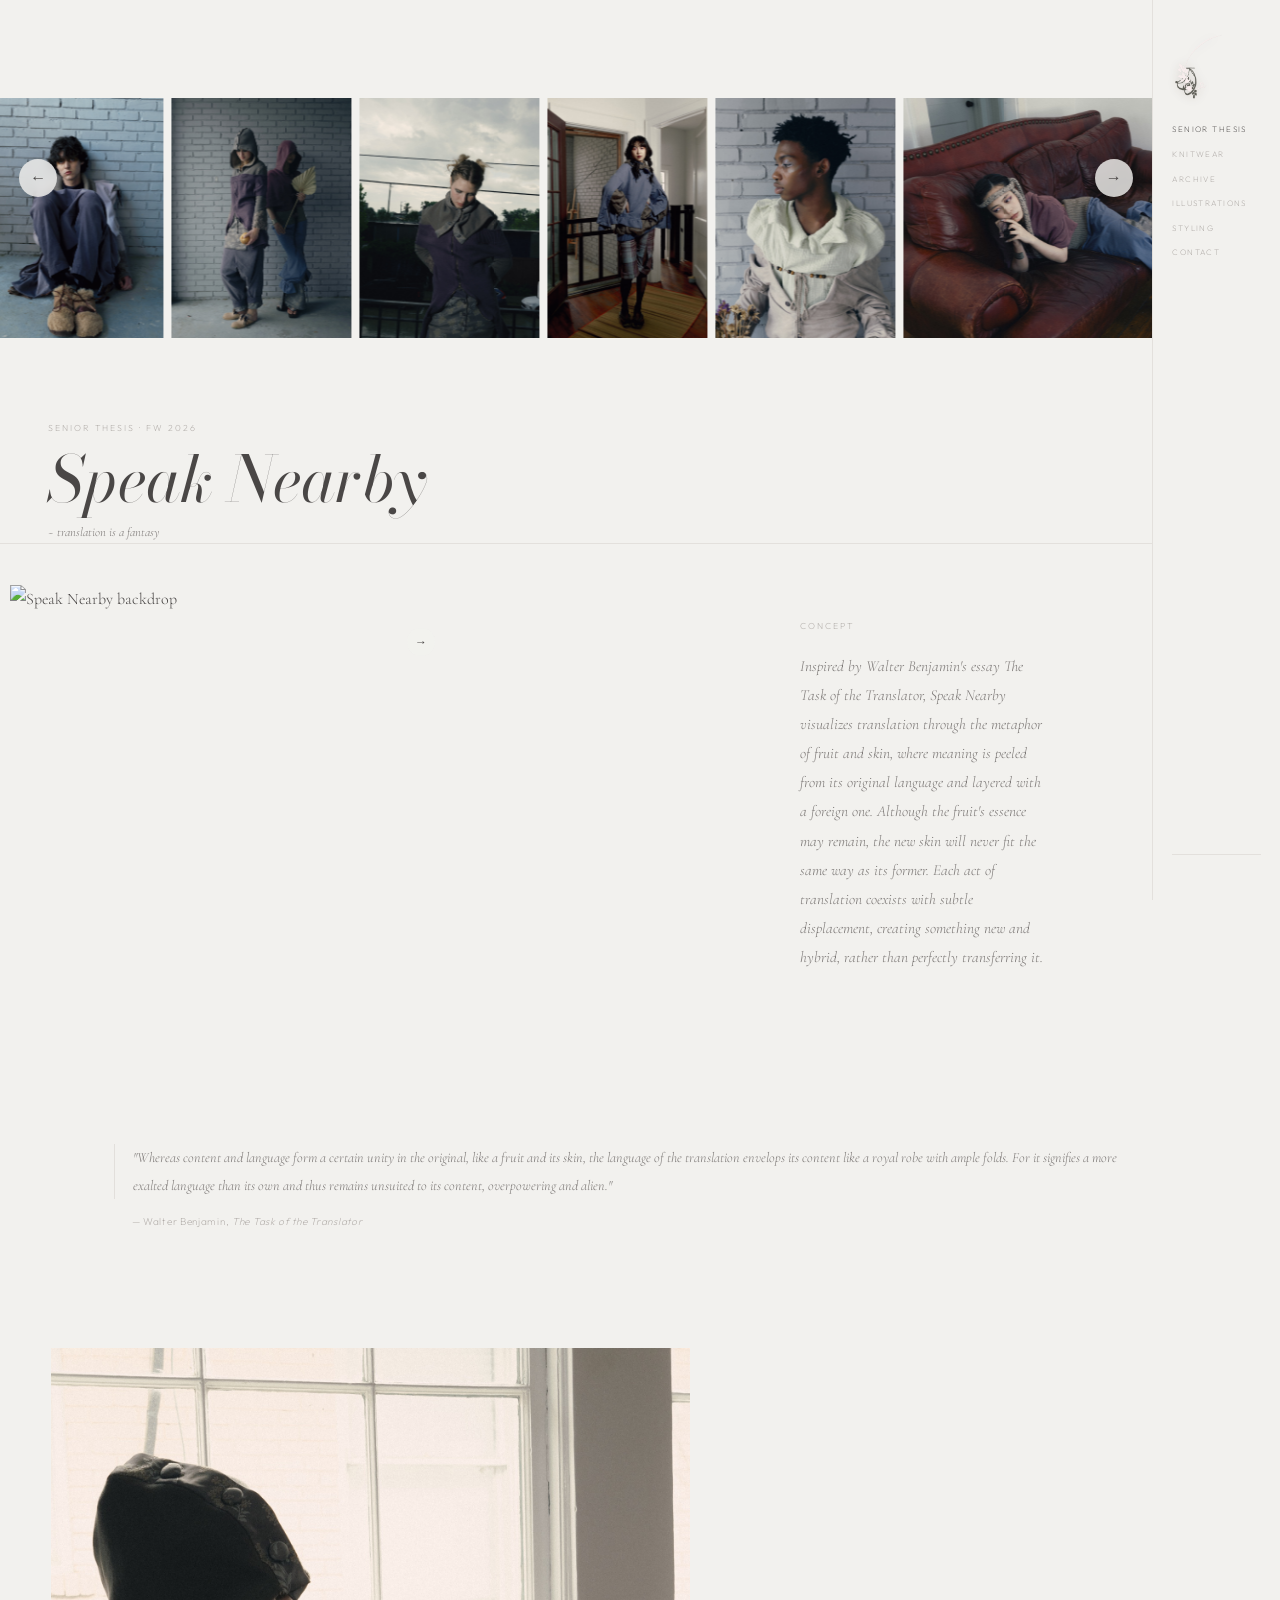
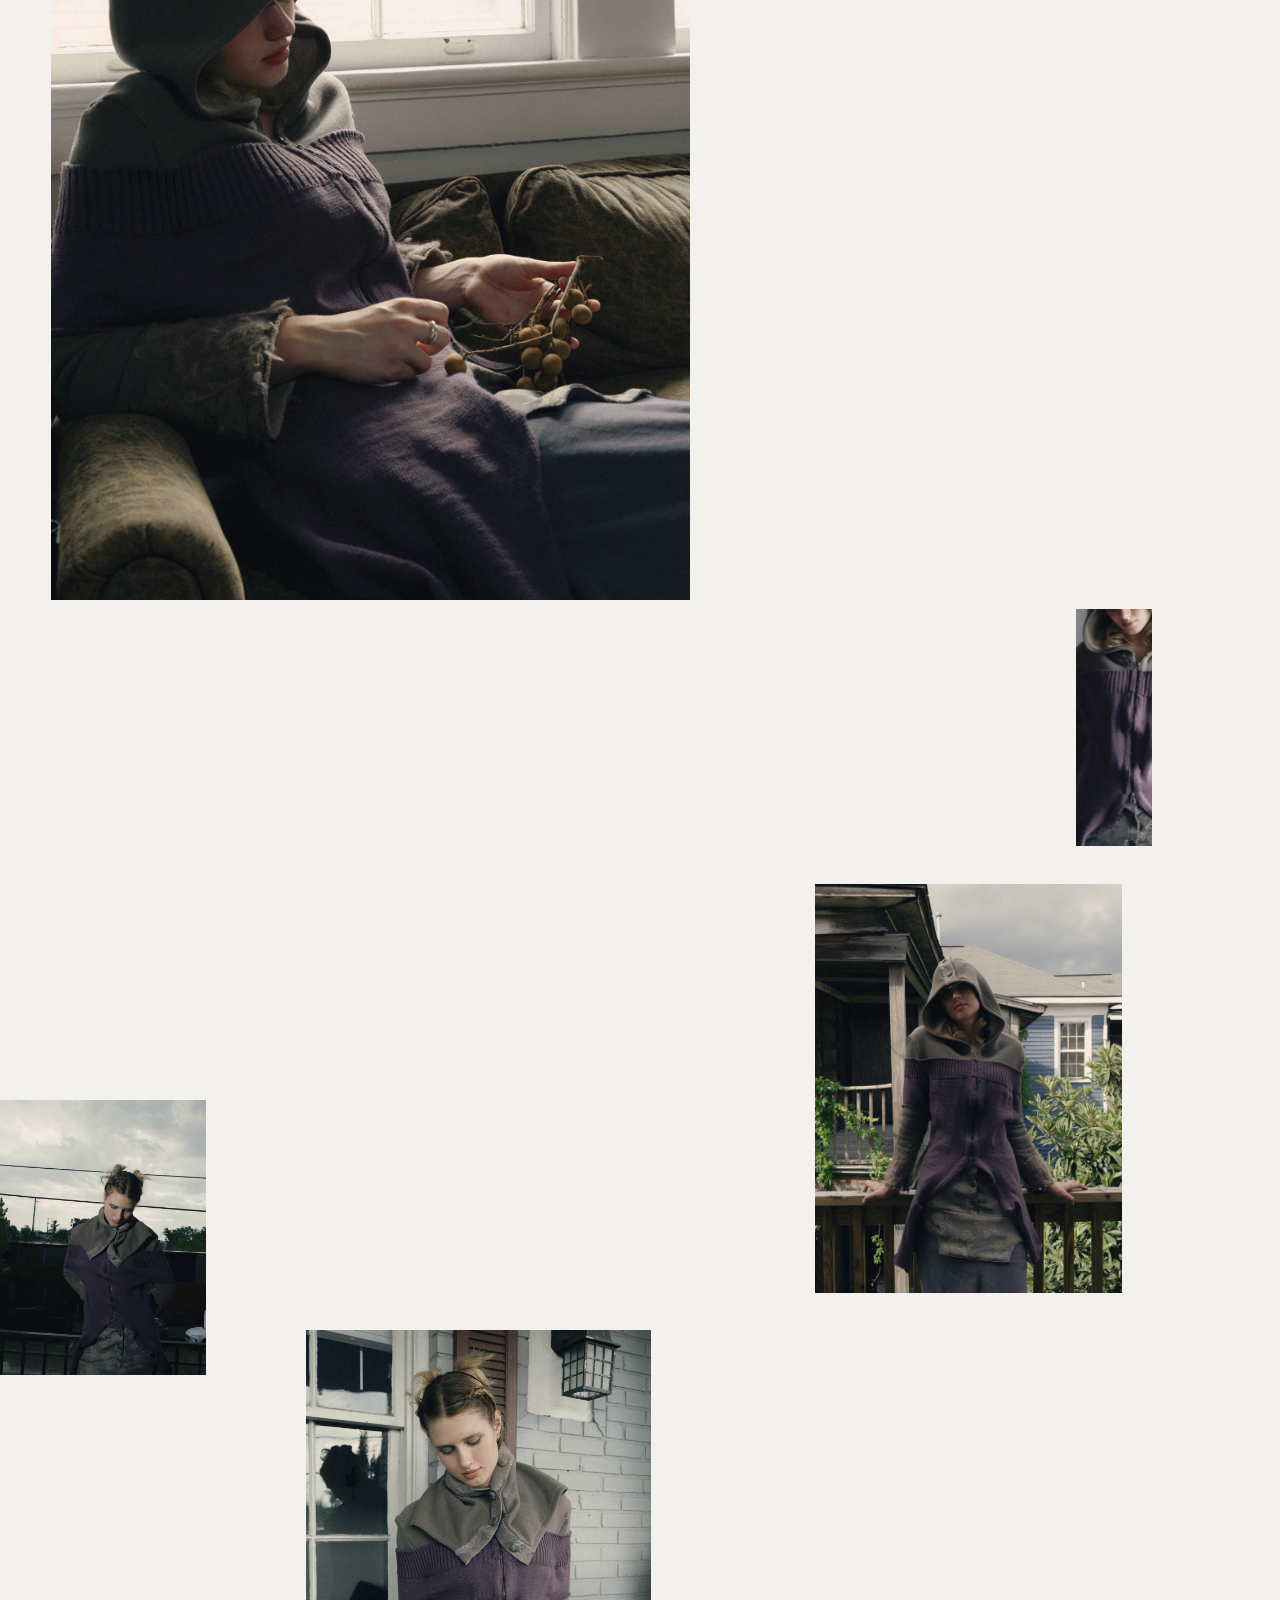
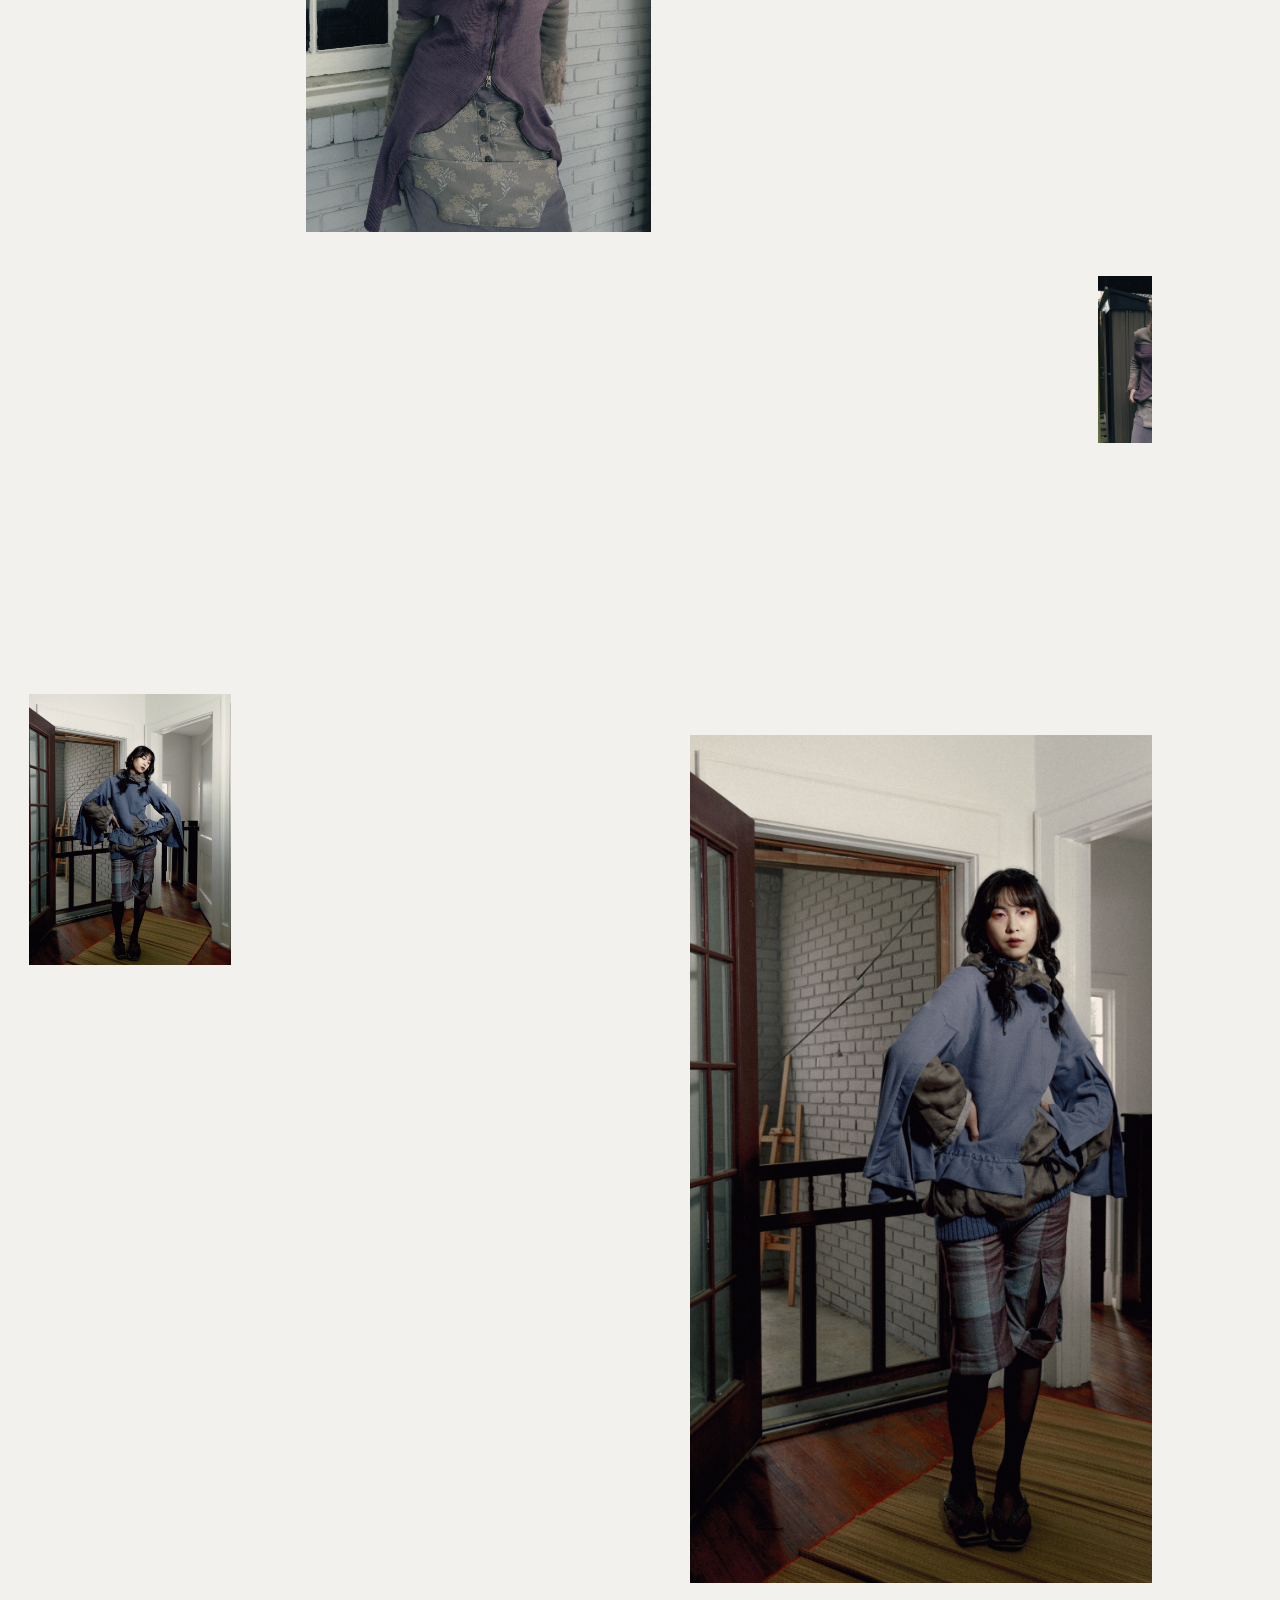
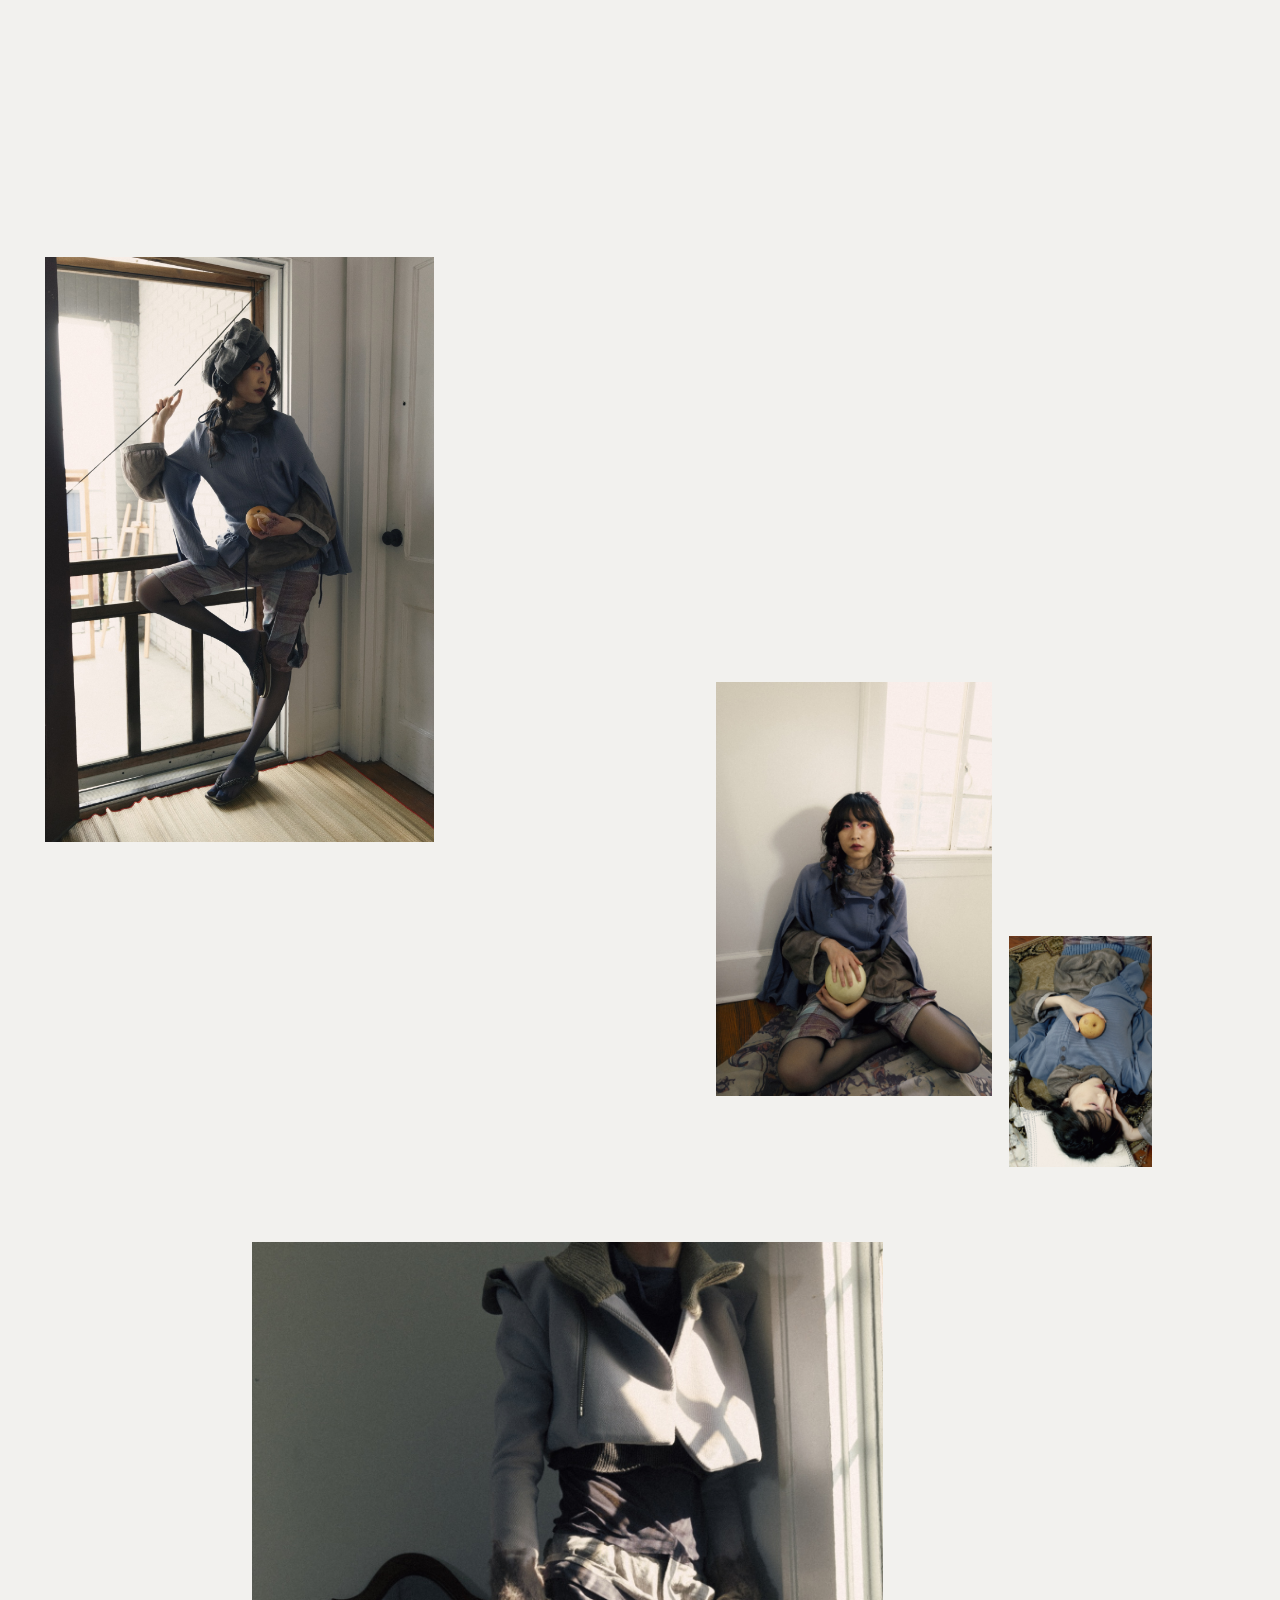
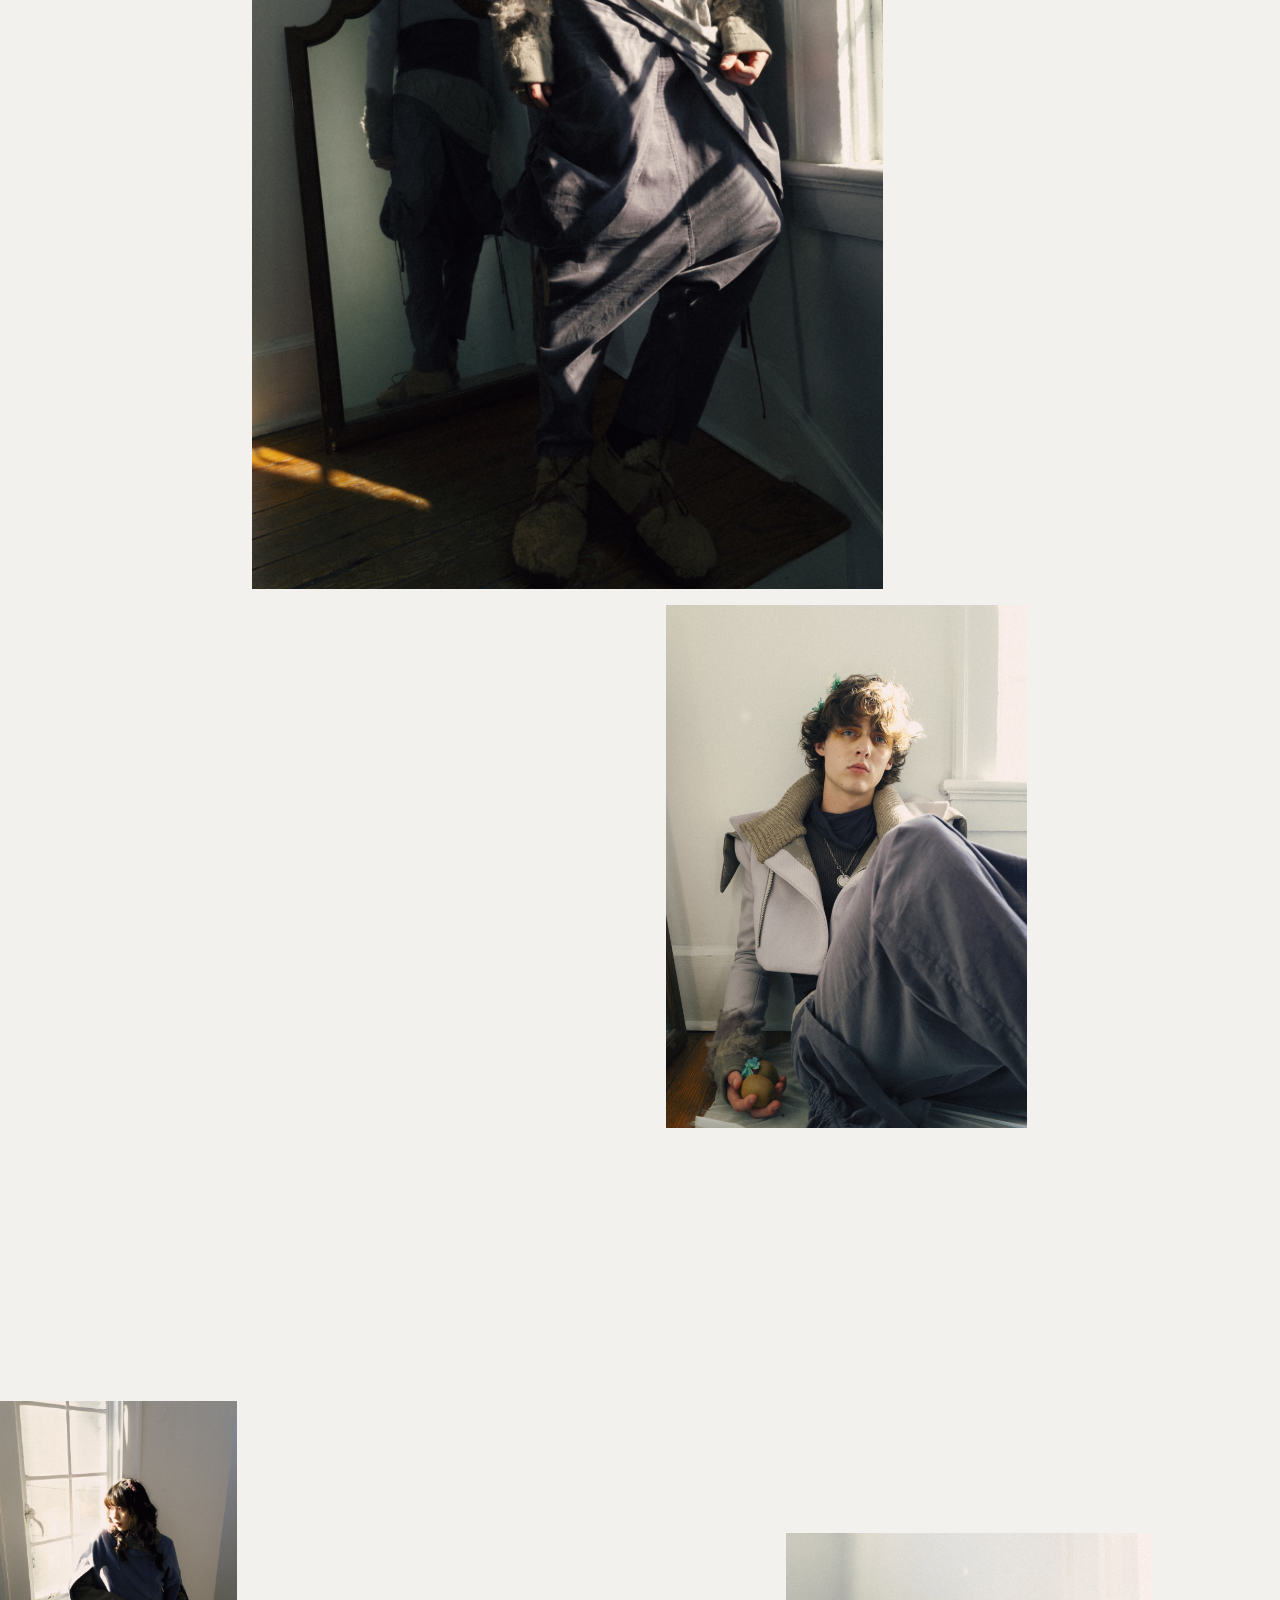
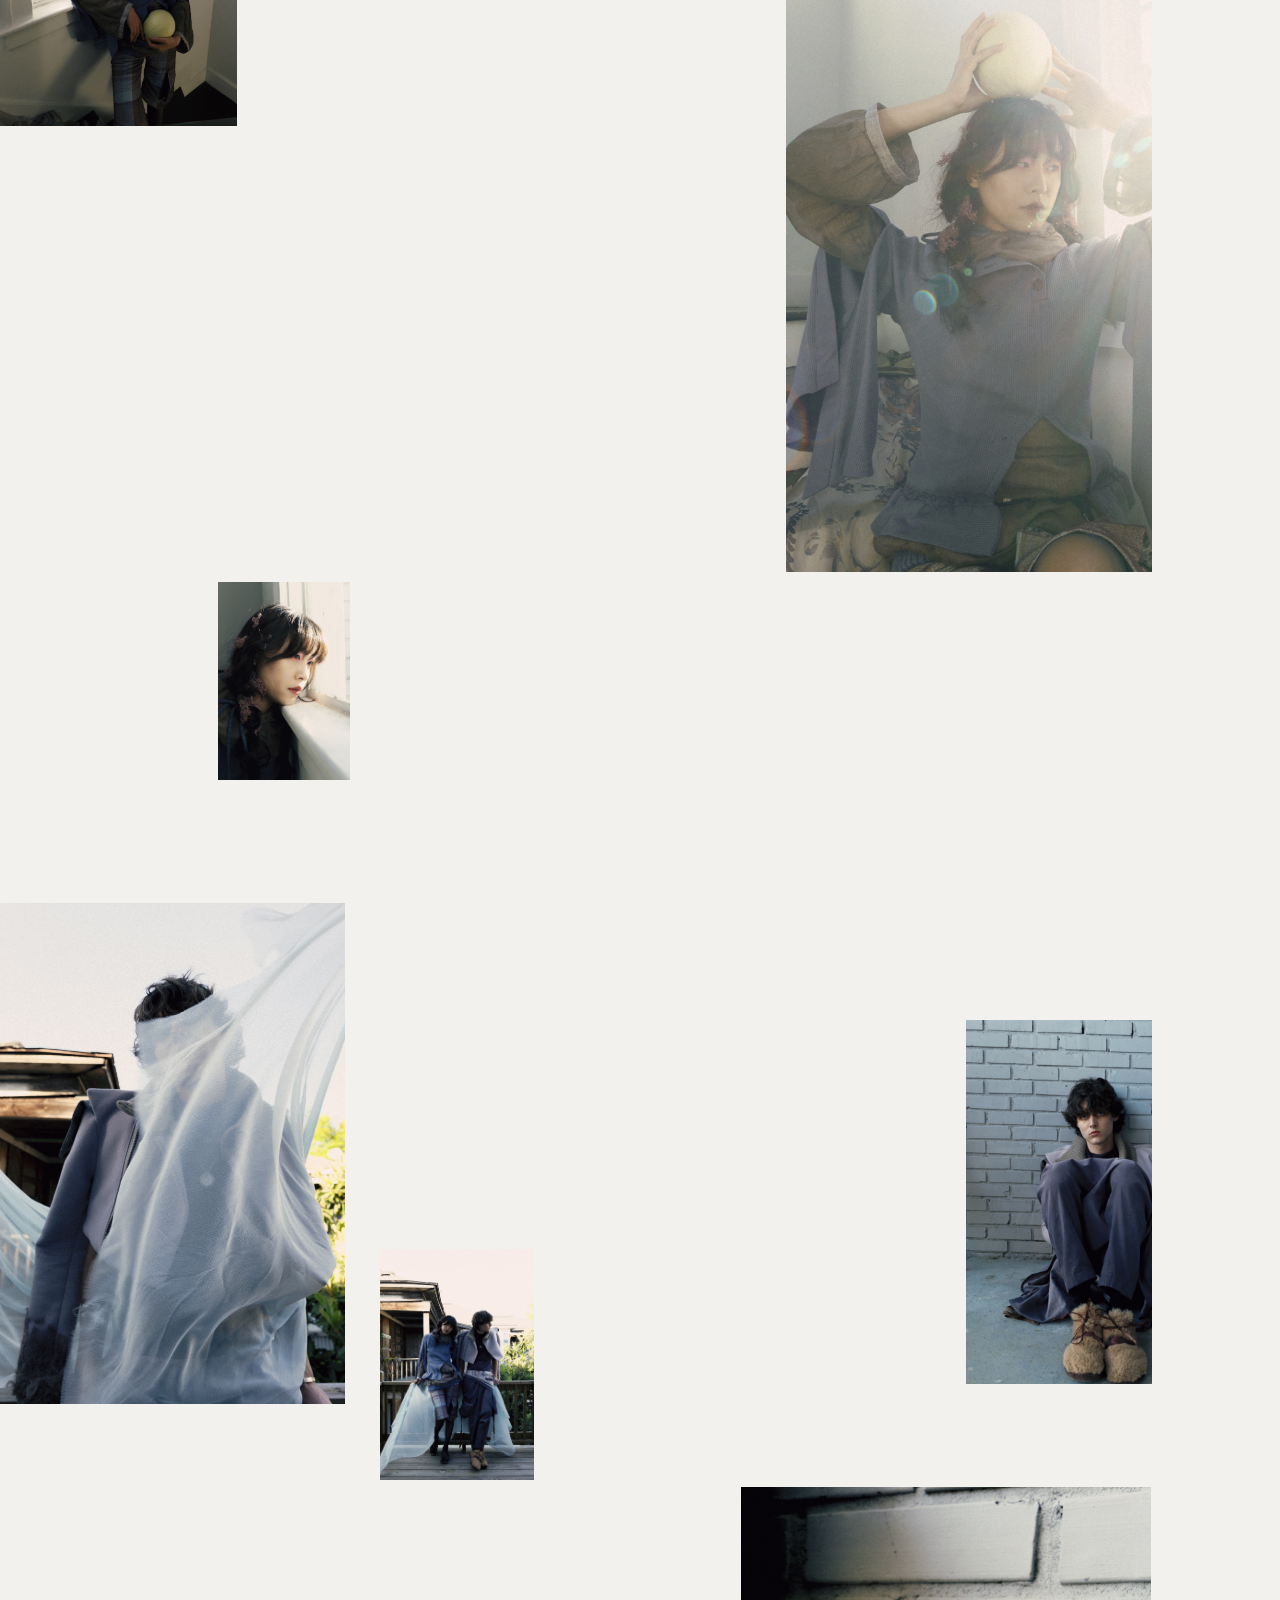
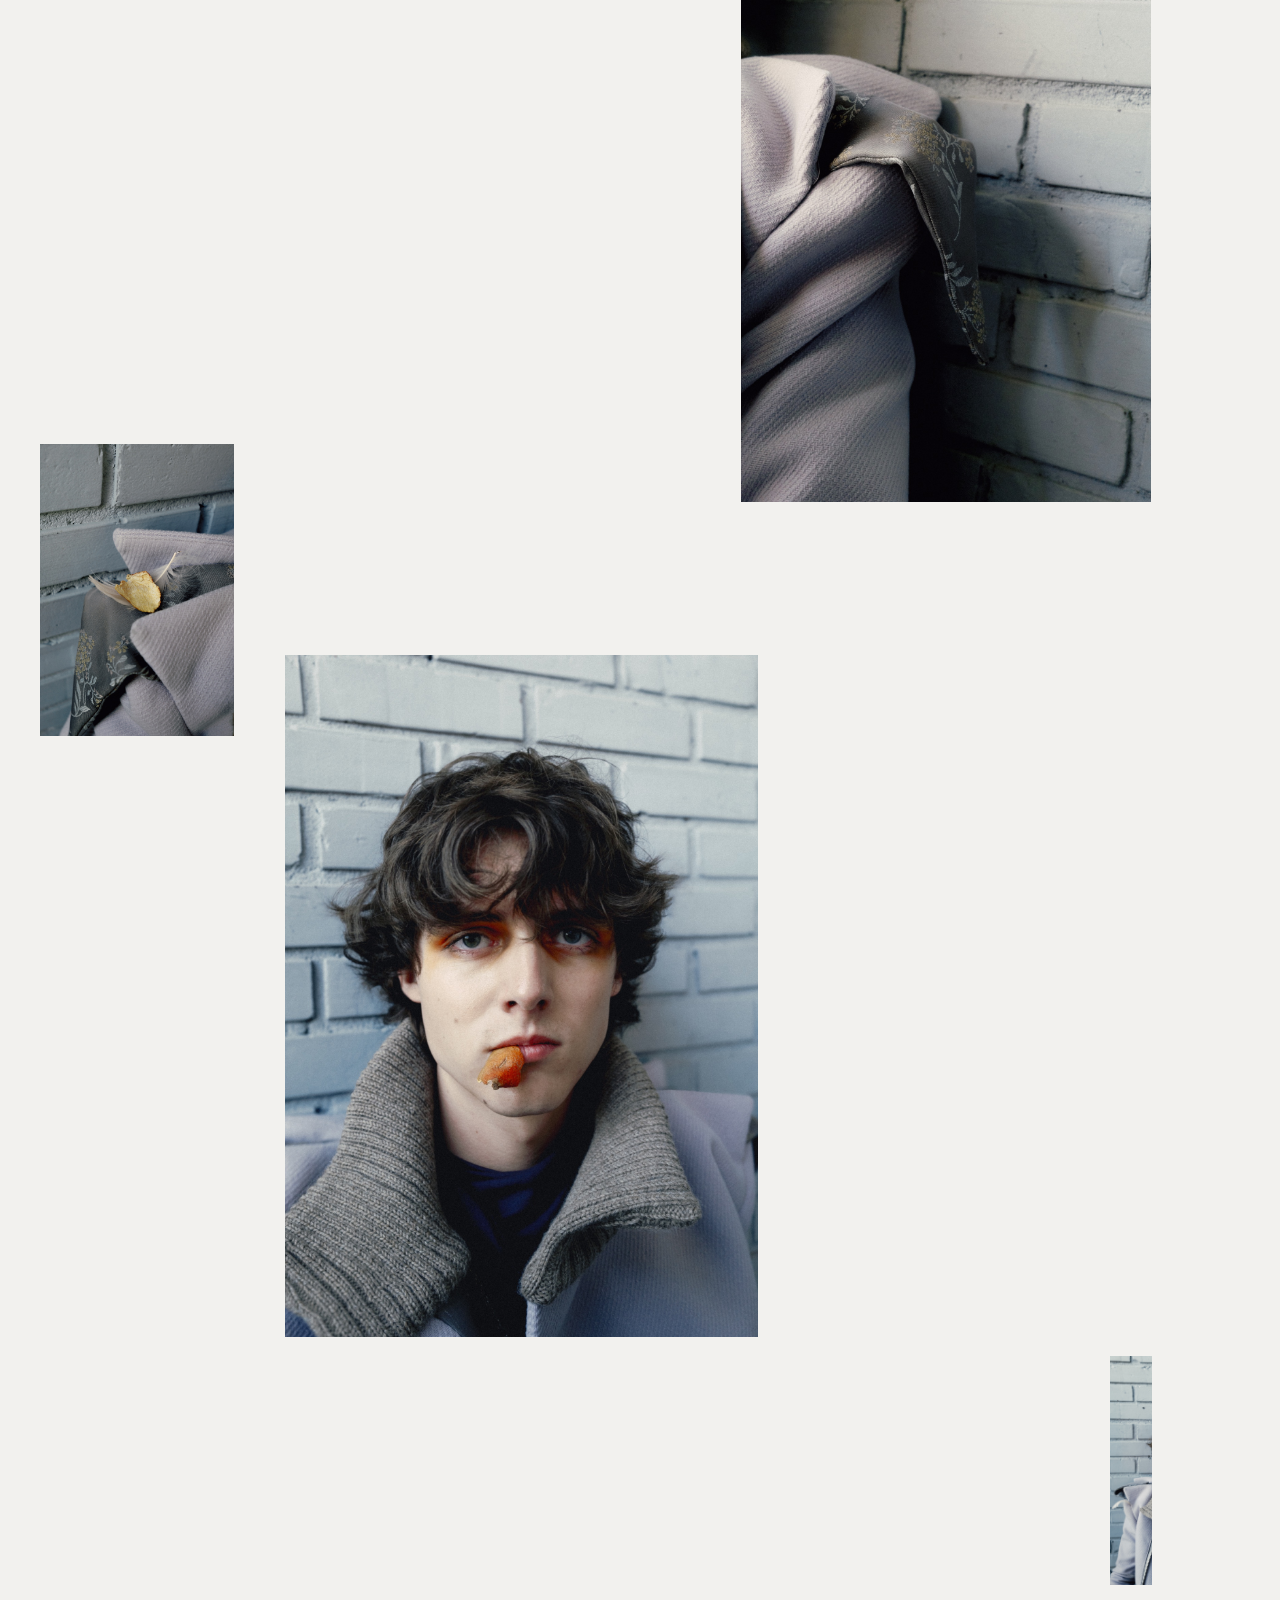
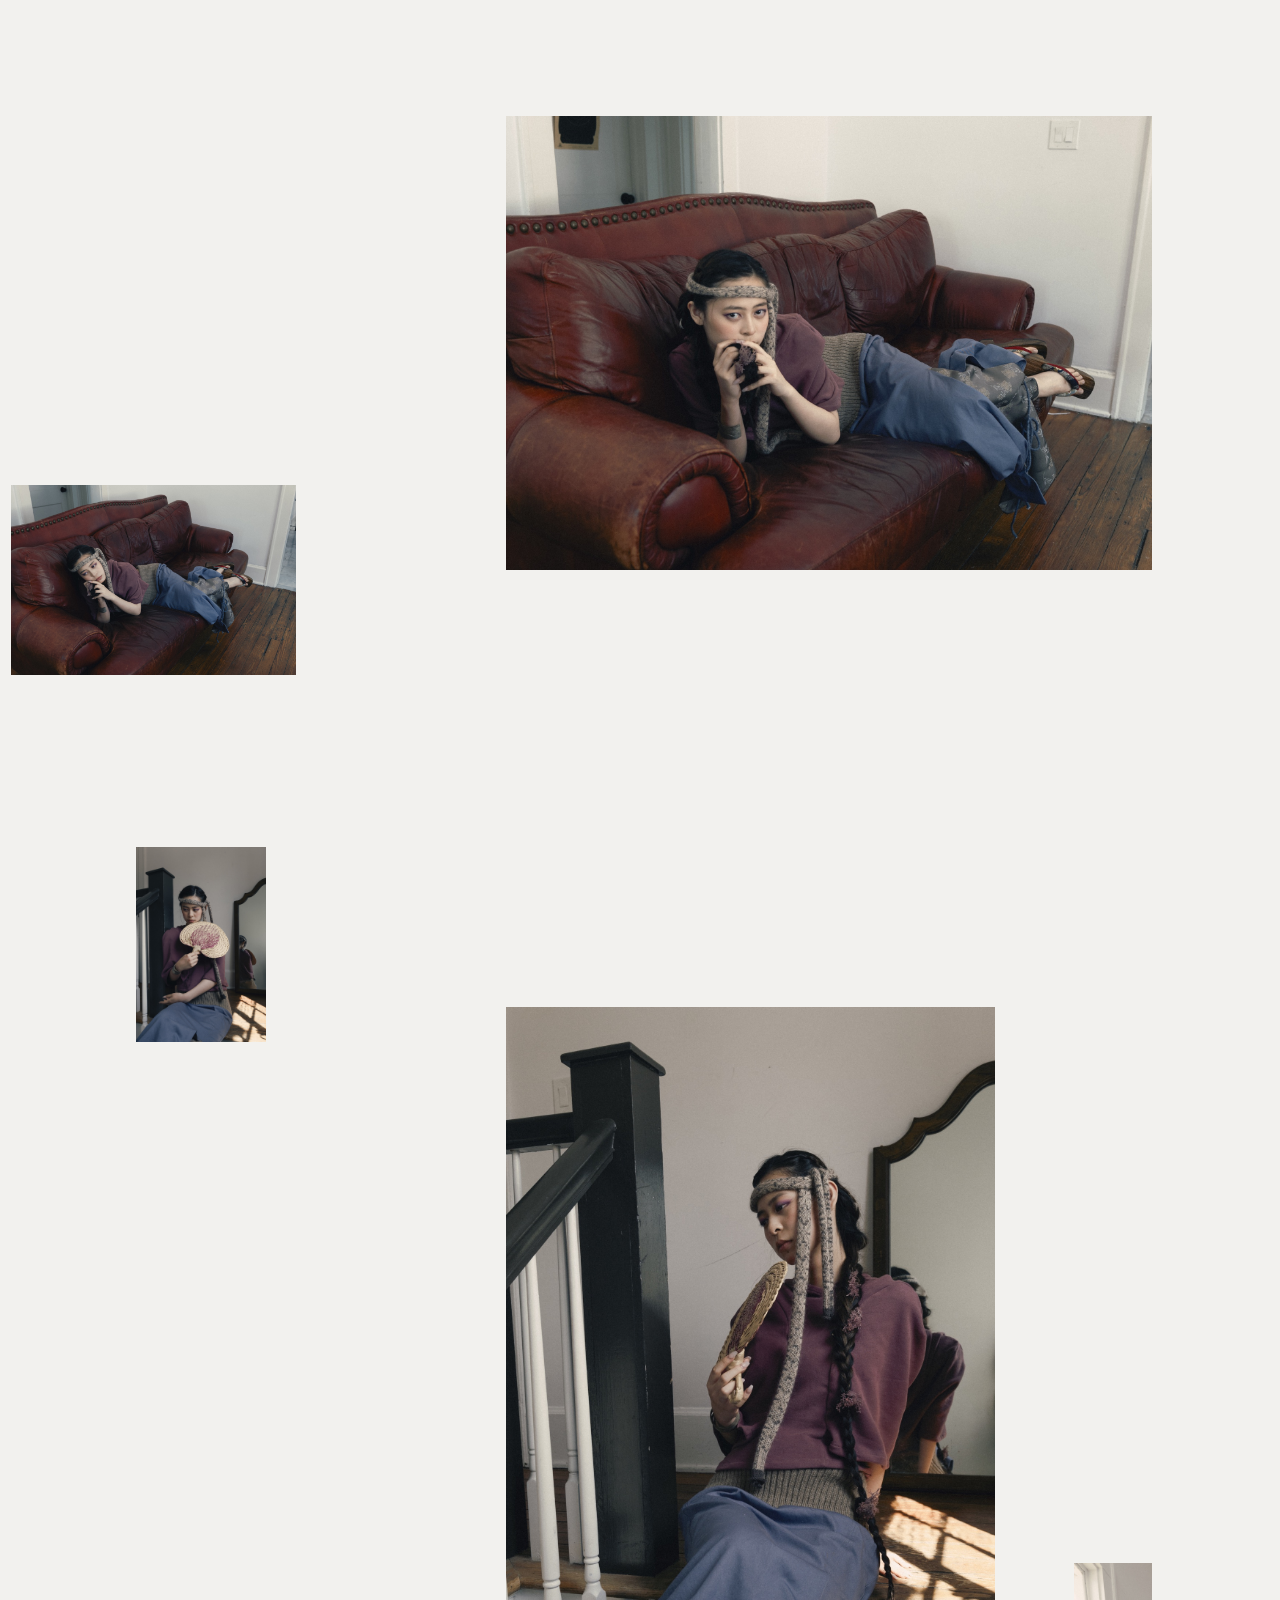
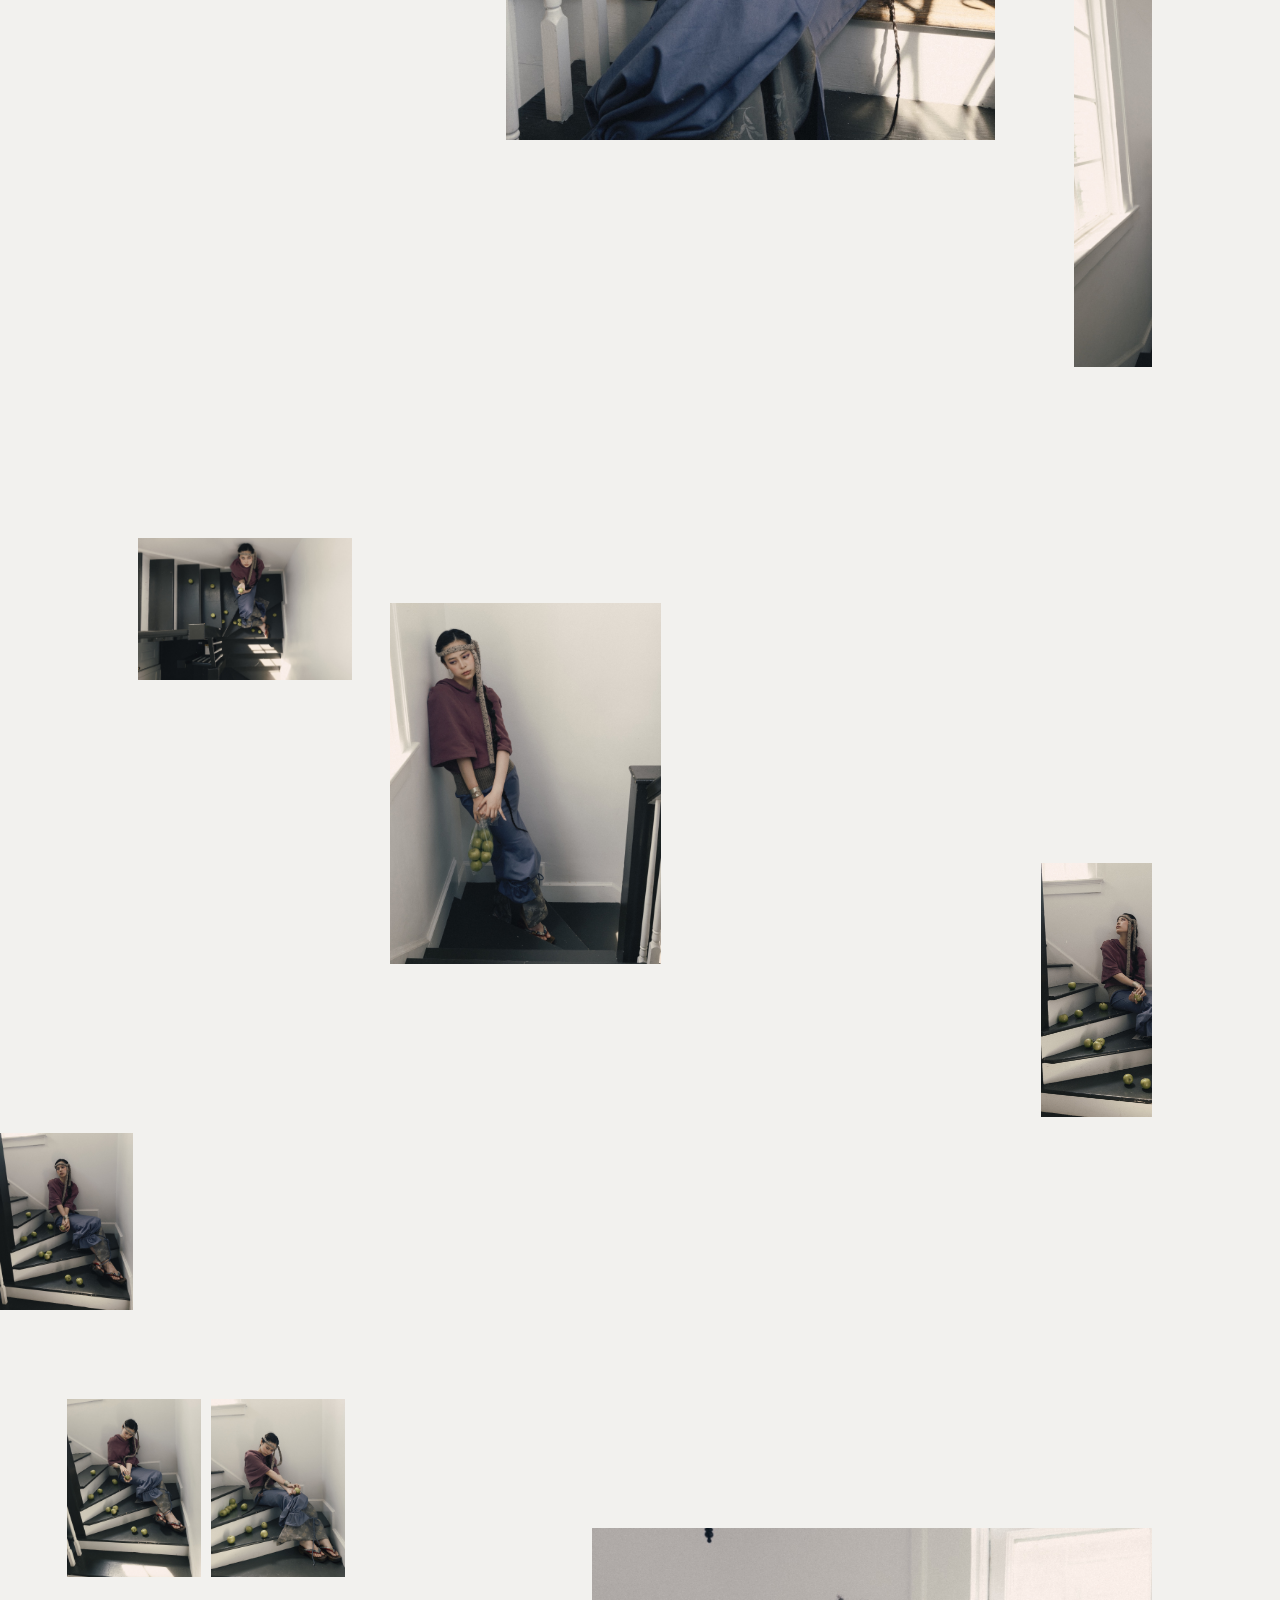
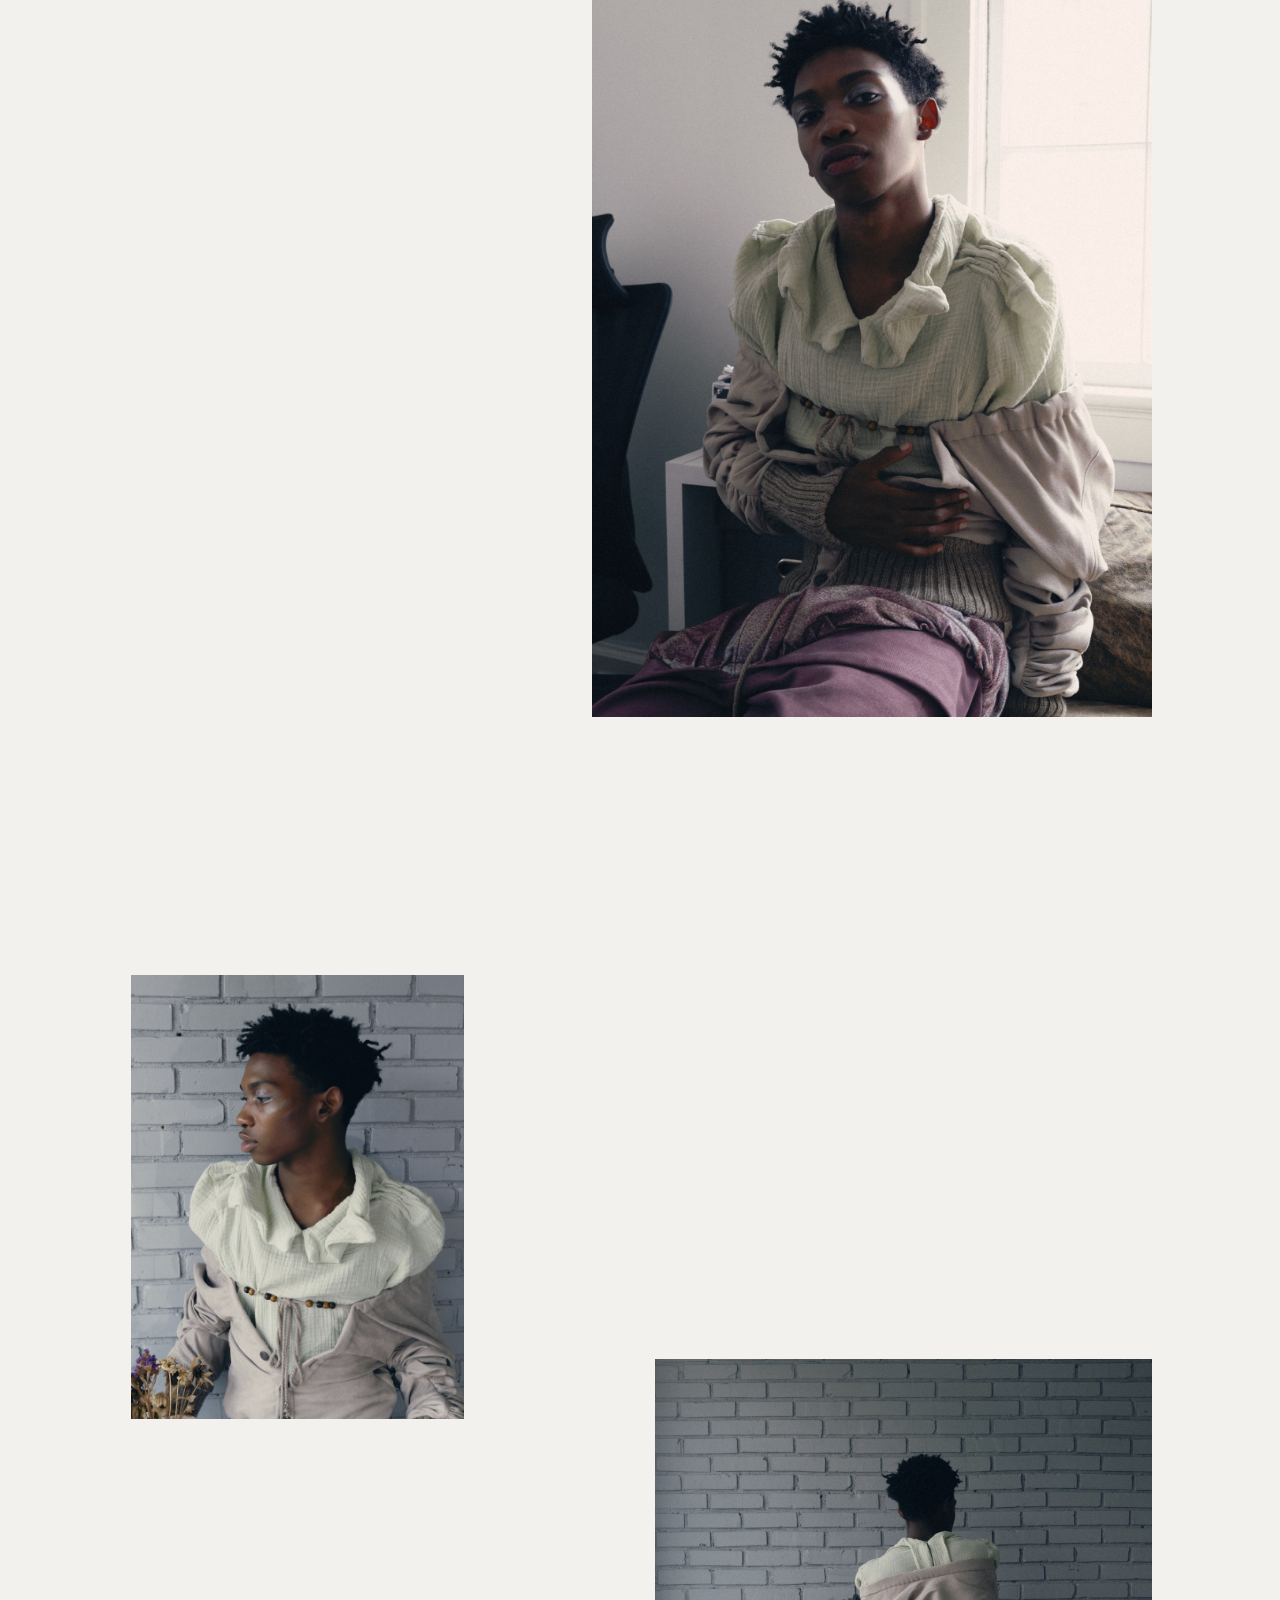
==== commit 6554c03b: "homepage: fixed panel rises from below on scroll, no iframe-in-flow glitch Replaces iframe-in-docume" ====
--- a/index.html
+++ b/index.html
@@ -63,39 +63,35 @@
       </div>
       <span class="footer-copy">© 2026 Emily Nguyen</span>
     </footer>
+    <!-- scroll space: panel needs scrollY = 1vh to be fully raised -->
+    <div style="height:120vh;"></div>
 
-    <!-- senior thesis fades in as it scrolls into view -->
-    <div id="snWrapper" style="opacity:0;">
-      <iframe id="snFrame" src="speak-nearby.html?embed" scrolling="no" frameborder="0"
-        style="width:100%;border:none;display:block;height:7000px;"></iframe>
-    </div>
+  </div>
 
+  <!-- fixed panel that rises from below as user scrolls -->
+  <div id="snPanel" style="position:fixed;top:0;left:0;right:0;bottom:0;transform:translateY(100%);opacity:0;z-index:300;overflow:hidden;background:#f2f1ee;">
+    <iframe src="speak-nearby.html" scrolling="no" frameborder="0"
+      style="width:100%;height:100%;border:none;display:block;pointer-events:none;"></iframe>
   </div>
 
   <script src="script.js"></script>
   <script src="editor.js?v=6"></script>
   <script>
   (function () {
-    var snWrapper = document.getElementById('snWrapper');
+    var panel = document.getElementById('snPanel');
     var navigating = false;
+    var vh = window.innerHeight;
+    window.addEventListener('resize', function () { vh = window.innerHeight; });
     window.addEventListener('scroll', function () {
-      var rect = snWrapper.getBoundingClientRect();
-      var vh = window.innerHeight;
-      /* t: 0 when wrapper top hits viewport bottom, 1 when wrapper top hits viewport top */
-      var t = Math.max(0, Math.min(1, (vh - rect.top) / vh));
-      snWrapper.style.opacity = t;
-      /* navigate once fully in view and aligned at top */
-      if (!navigating && t >= 0.98) {
+      var progress = Math.min(1, window.scrollY / vh);
+      panel.style.transform = 'translateY(' + ((1 - progress) * 100) + '%)';
+      panel.style.opacity = progress;
+      if (!navigating && progress >= 0.96) {
         navigating = true;
         sessionStorage.setItem('fromHome', '1');
         window.location.href = 'speak-nearby.html';
       }
     }, { passive: true });
-    window.addEventListener('message', function (e) {
-      if (e.data && e.data.type === 'snHeight') {
-        document.getElementById('snFrame').style.height = e.data.height + 'px';
-      }
-    });
   })();
   </script>
   <button id="backTop" aria-label="Back to top" onclick="window.scrollTo({top:0,behavior:'smooth'})">↑</button>
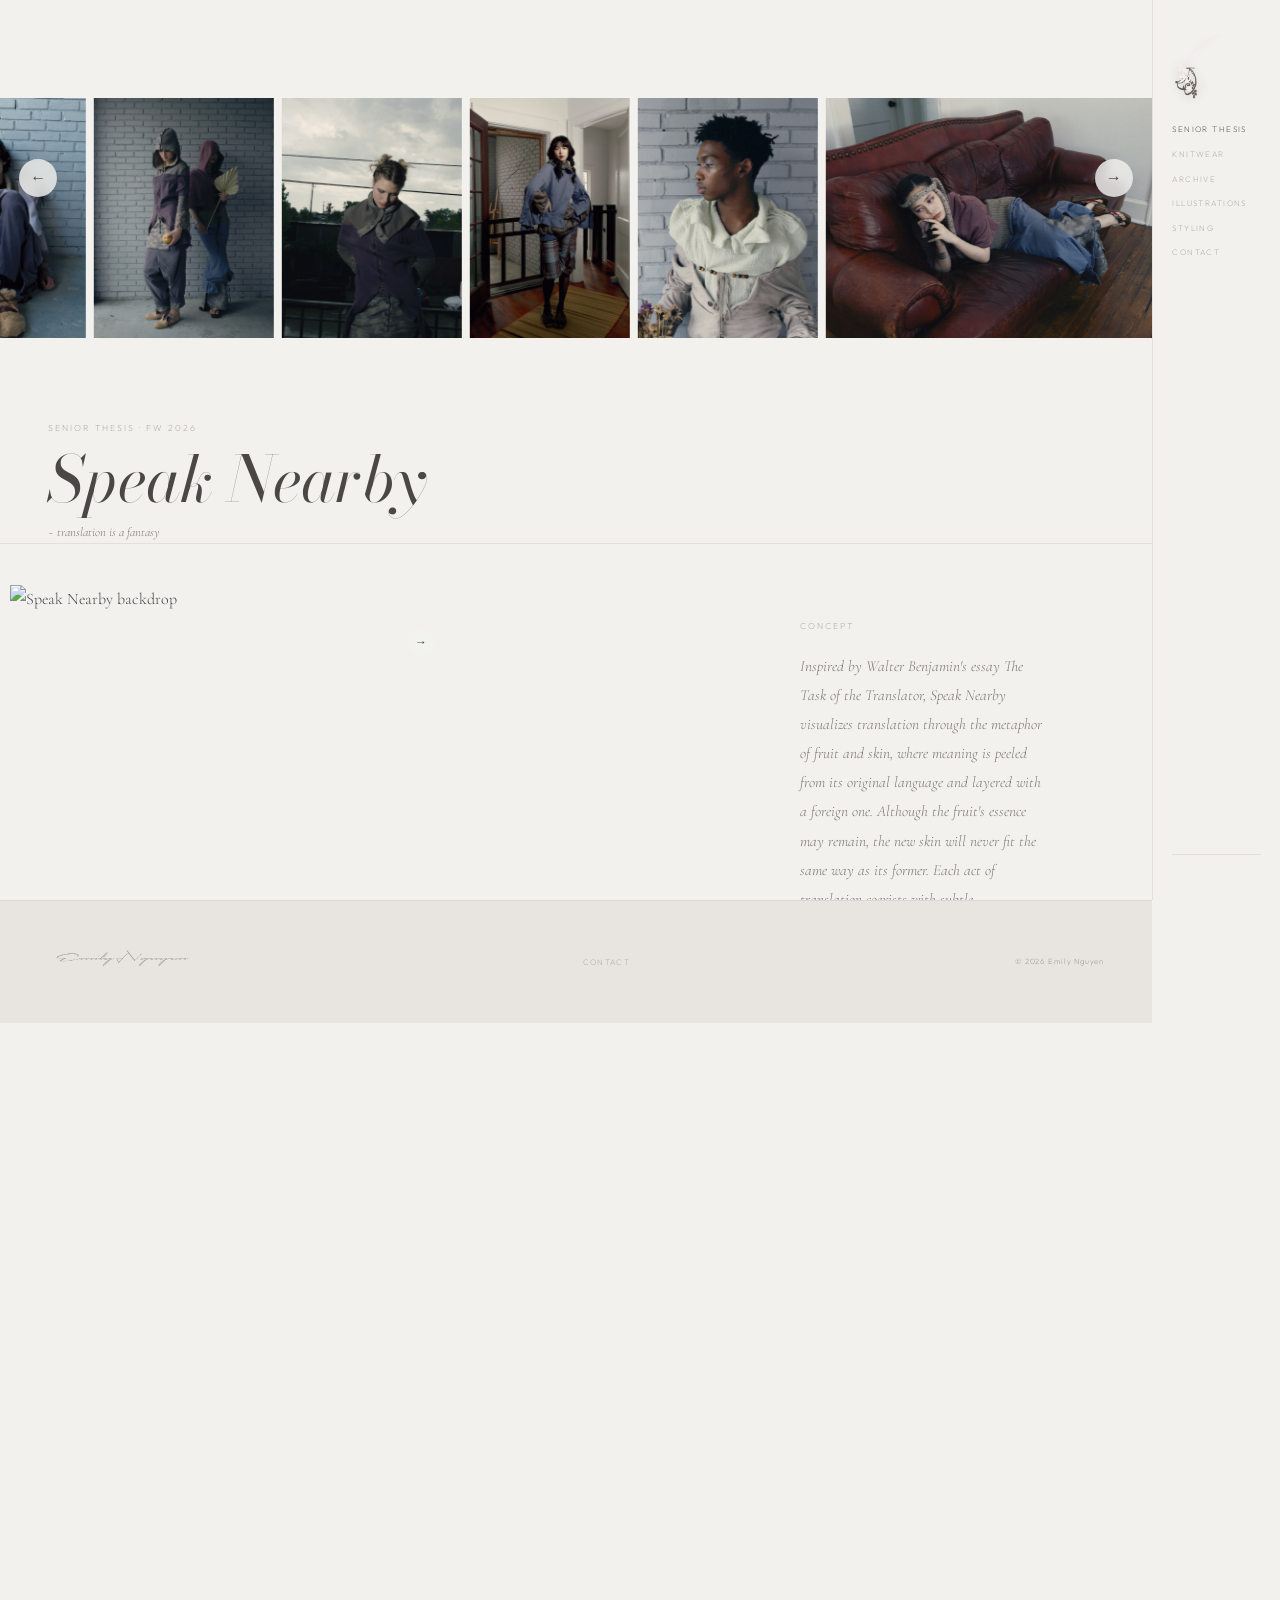
==== commit 5ae04f80: "homepage: panel rises without navigation; fix photo cropping in lightbox - Panel z-index 190 (below " ====
--- a/index.html
+++ b/index.html
@@ -68,9 +68,9 @@
 
   </div>
 
-  <!-- fixed panel that rises from below as user scrolls -->
-  <div id="snPanel" style="position:fixed;top:0;left:0;right:0;bottom:0;transform:translateY(100%);opacity:0;z-index:300;overflow:hidden;background:#f2f1ee;">
-    <iframe src="speak-nearby.html" scrolling="no" frameborder="0"
+  <!-- fixed panel that rises from below as user scrolls — z-index below sidebar (200) -->
+  <div id="snPanel" style="position:fixed;top:0;left:0;right:0;bottom:0;transform:translateY(100%);opacity:0;z-index:190;overflow:hidden;background:#f2f1ee;">
+    <iframe src="speak-nearby.html?embed" frameborder="0"
       style="width:100%;height:100%;border:none;display:block;pointer-events:none;"></iframe>
   </div>
 
@@ -79,17 +79,27 @@
   <script>
   (function () {
     var panel = document.getElementById('snPanel');
-    var navigating = false;
+    var iframe = panel.querySelector('iframe');
+    var entered = false;
     var vh = window.innerHeight;
     window.addEventListener('resize', function () { vh = window.innerHeight; });
     window.addEventListener('scroll', function () {
+      if (entered) return;
       var progress = Math.min(1, window.scrollY / vh);
       panel.style.transform = 'translateY(' + ((1 - progress) * 100) + '%)';
       panel.style.opacity = progress;
-      if (!navigating && progress >= 0.96) {
-        navigating = true;
-        sessionStorage.setItem('fromHome', '1');
-        window.location.href = 'speak-nearby.html';
+      if (progress >= 0.96) {
+        entered = true;
+        panel.style.transform = 'translateY(0)';
+        panel.style.opacity = '1';
+        /* mark Senior Thesis active in sidebar without reloading */
+        [].forEach.call(document.querySelectorAll('.sidebar-nav a'), function (a) {
+          a.classList.remove('active');
+          if (a.getAttribute('href') === 'speak-nearby.html') a.classList.add('active');
+        });
+        history.pushState({}, '', 'speak-nearby.html');
+        document.title = 'Speak Nearby — Emily Nguyen';
+        iframe.style.pointerEvents = 'auto';
       }
     }, { passive: true });
   })();
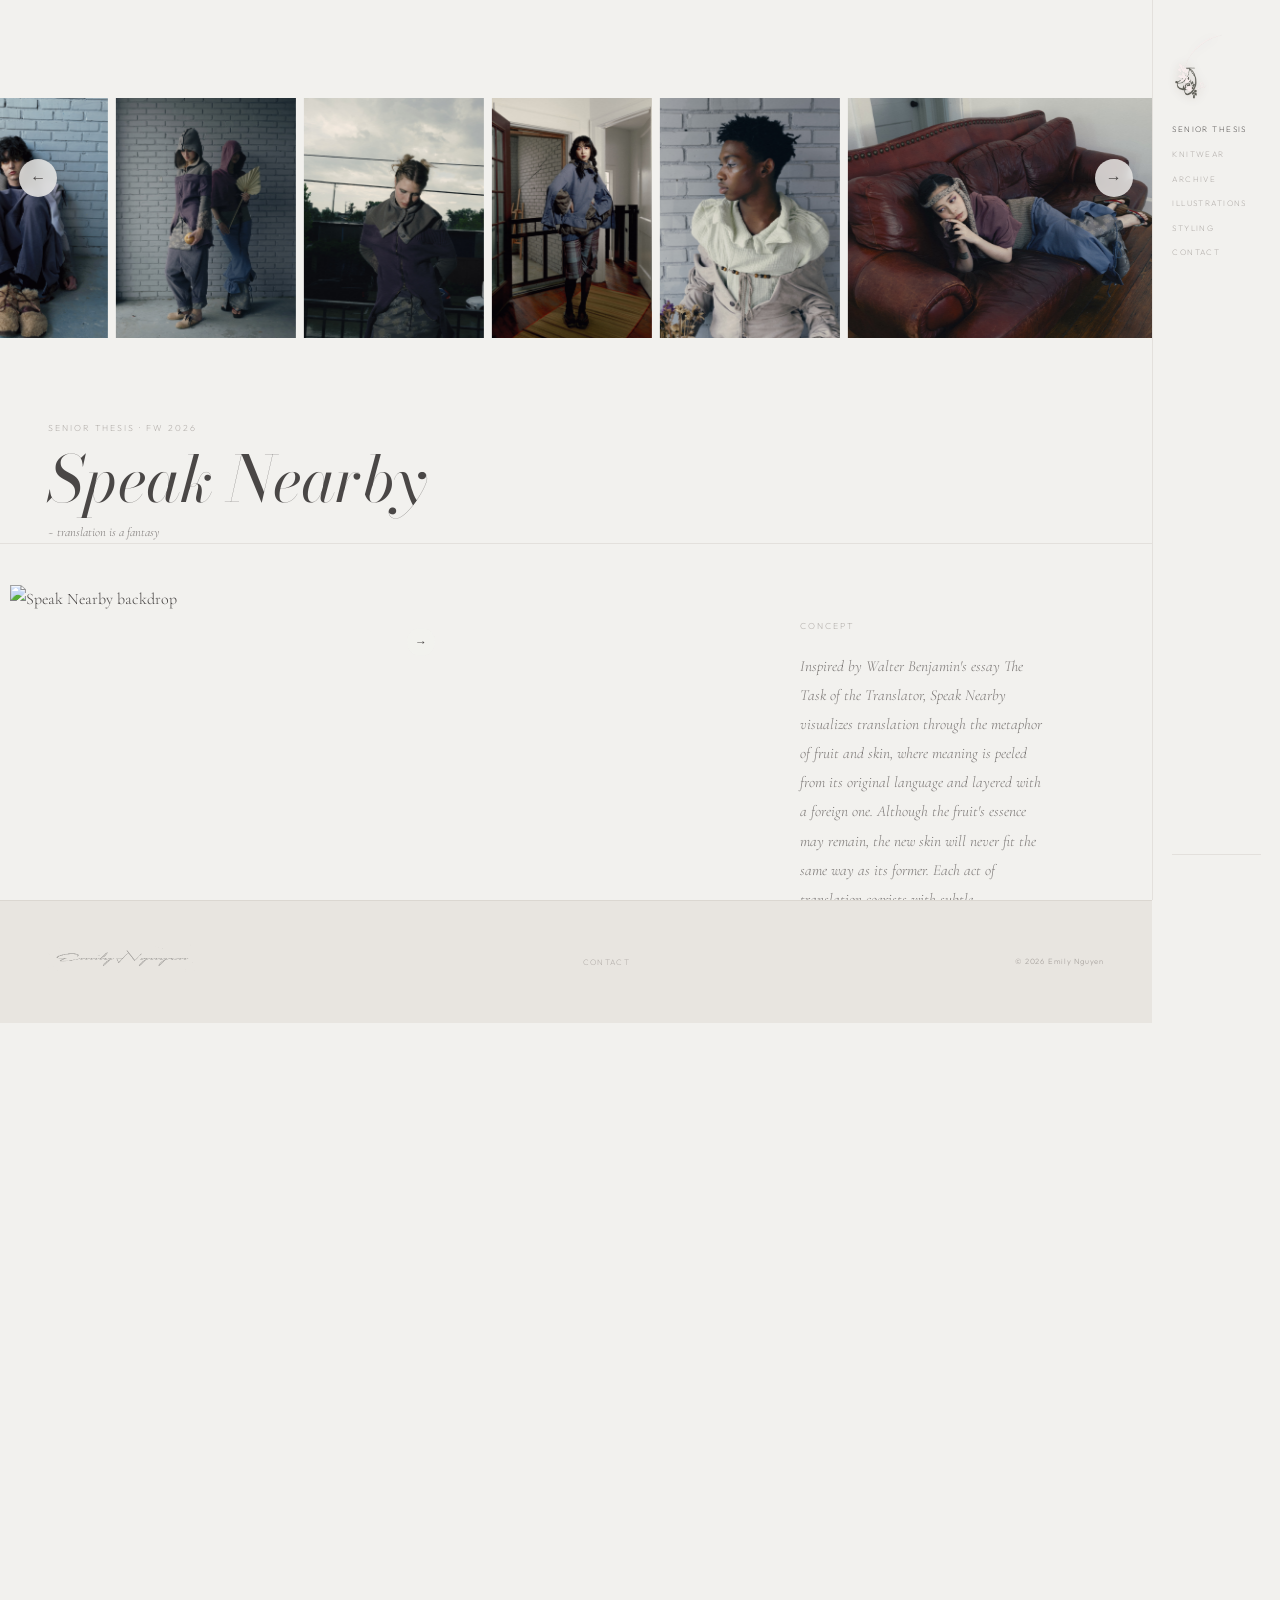
==== commit e8508feb: "homepage: rewire back-to-top to scroll iframe once panel is entered Co-Authored-By: Claude Sonnet 4." ====
--- a/index.html
+++ b/index.html
@@ -100,6 +100,23 @@
         history.pushState({}, '', 'speak-nearby.html');
         document.title = 'Speak Nearby — Emily Nguyen';
         iframe.style.pointerEvents = 'auto';
+        /* rewire back-to-top to scroll the iframe content, not the hidden main page */
+        var btn = document.getElementById('backTop');
+        function wireBackTop() {
+          try {
+            var iw = iframe.contentWindow;
+            btn.onclick = function () { iw.scrollTo({ top: 0, behavior: 'smooth' }); };
+            iw.addEventListener('scroll', function () {
+              btn.classList.toggle('visible', (iw.scrollY || 0) > 300);
+            }, { passive: true });
+            btn.classList.toggle('visible', (iw.scrollY || 0) > 300);
+          } catch (e) {}
+        }
+        if (iframe.contentDocument && iframe.contentDocument.readyState === 'complete') {
+          wireBackTop();
+        } else {
+          iframe.addEventListener('load', wireBackTop);
+        }
       }
     }, { passive: true });
   })();
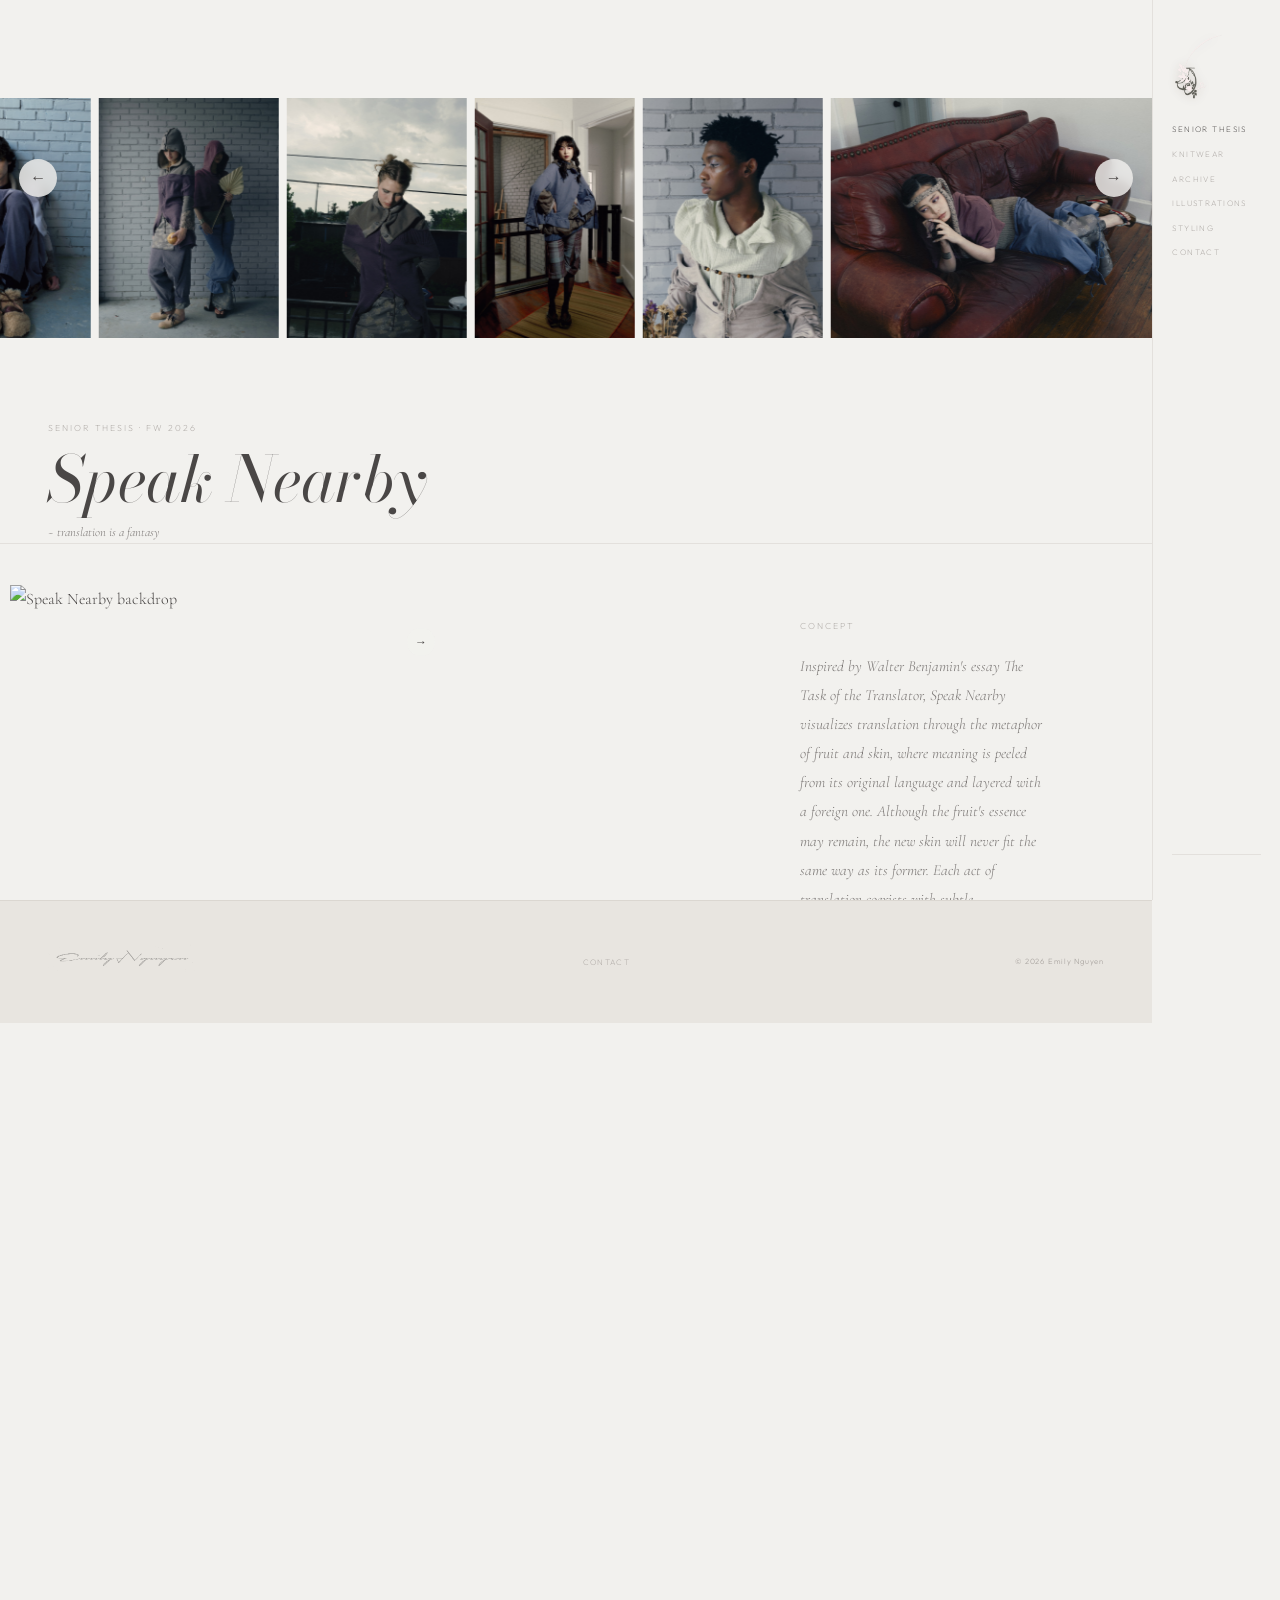
==== commit bbcb74db: "move all back-to-top buttons to match speak-nearby position (right:46px, bottom:82px) Co-Authored-By" ====
--- a/index.html
+++ b/index.html
@@ -123,7 +123,7 @@
   </script>
   <button id="backTop" aria-label="Back to top" onclick="window.scrollTo({top:0,behavior:'smooth'})">↑</button>
   <style>
-    #backTop { position: fixed; bottom: 5rem; right: 2rem; z-index: 500; width: 2.6rem; height: 2.6rem; border-radius: 50%; border: 1px solid var(--border); background: rgba(242,241,238,0.85); backdrop-filter: blur(6px); color: var(--text-mid); font-size: 1rem; cursor: pointer; display: flex; align-items: center; justify-content: center; line-height: 1; opacity: 0; pointer-events: none; transition: opacity 0.3s, color 0.2s; }
+    #backTop { position: fixed; bottom: 82px; right: 46px; z-index: 500; width: 2.6rem; height: 2.6rem; border-radius: 50%; border: 1px solid var(--border); background: rgba(242,241,238,0.85); backdrop-filter: blur(6px); color: var(--text-mid); font-size: 1rem; cursor: pointer; display: flex; align-items: center; justify-content: center; line-height: 1; opacity: 0; pointer-events: none; transition: opacity 0.3s, color 0.2s; }
     #backTop.visible { opacity: 1; pointer-events: all; }
     #backTop:hover { color: var(--text-dark); }
   </style>
